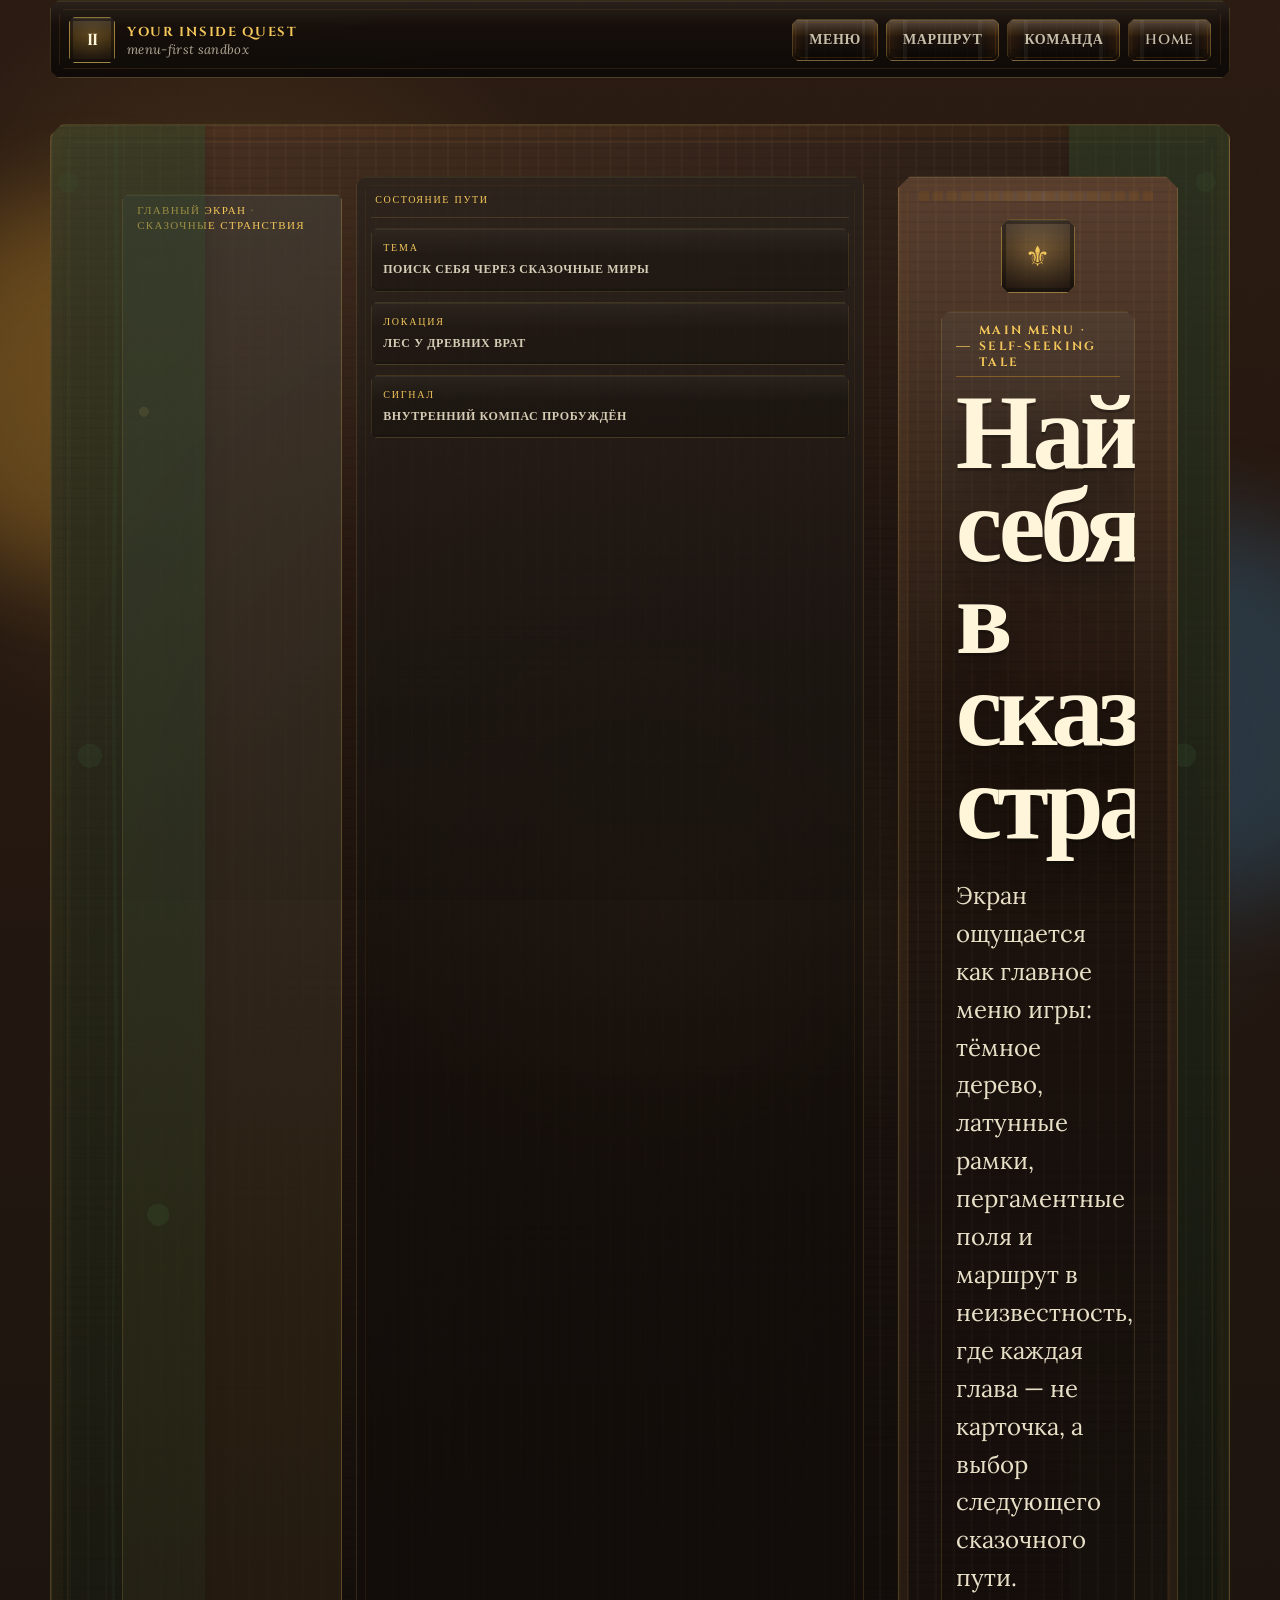
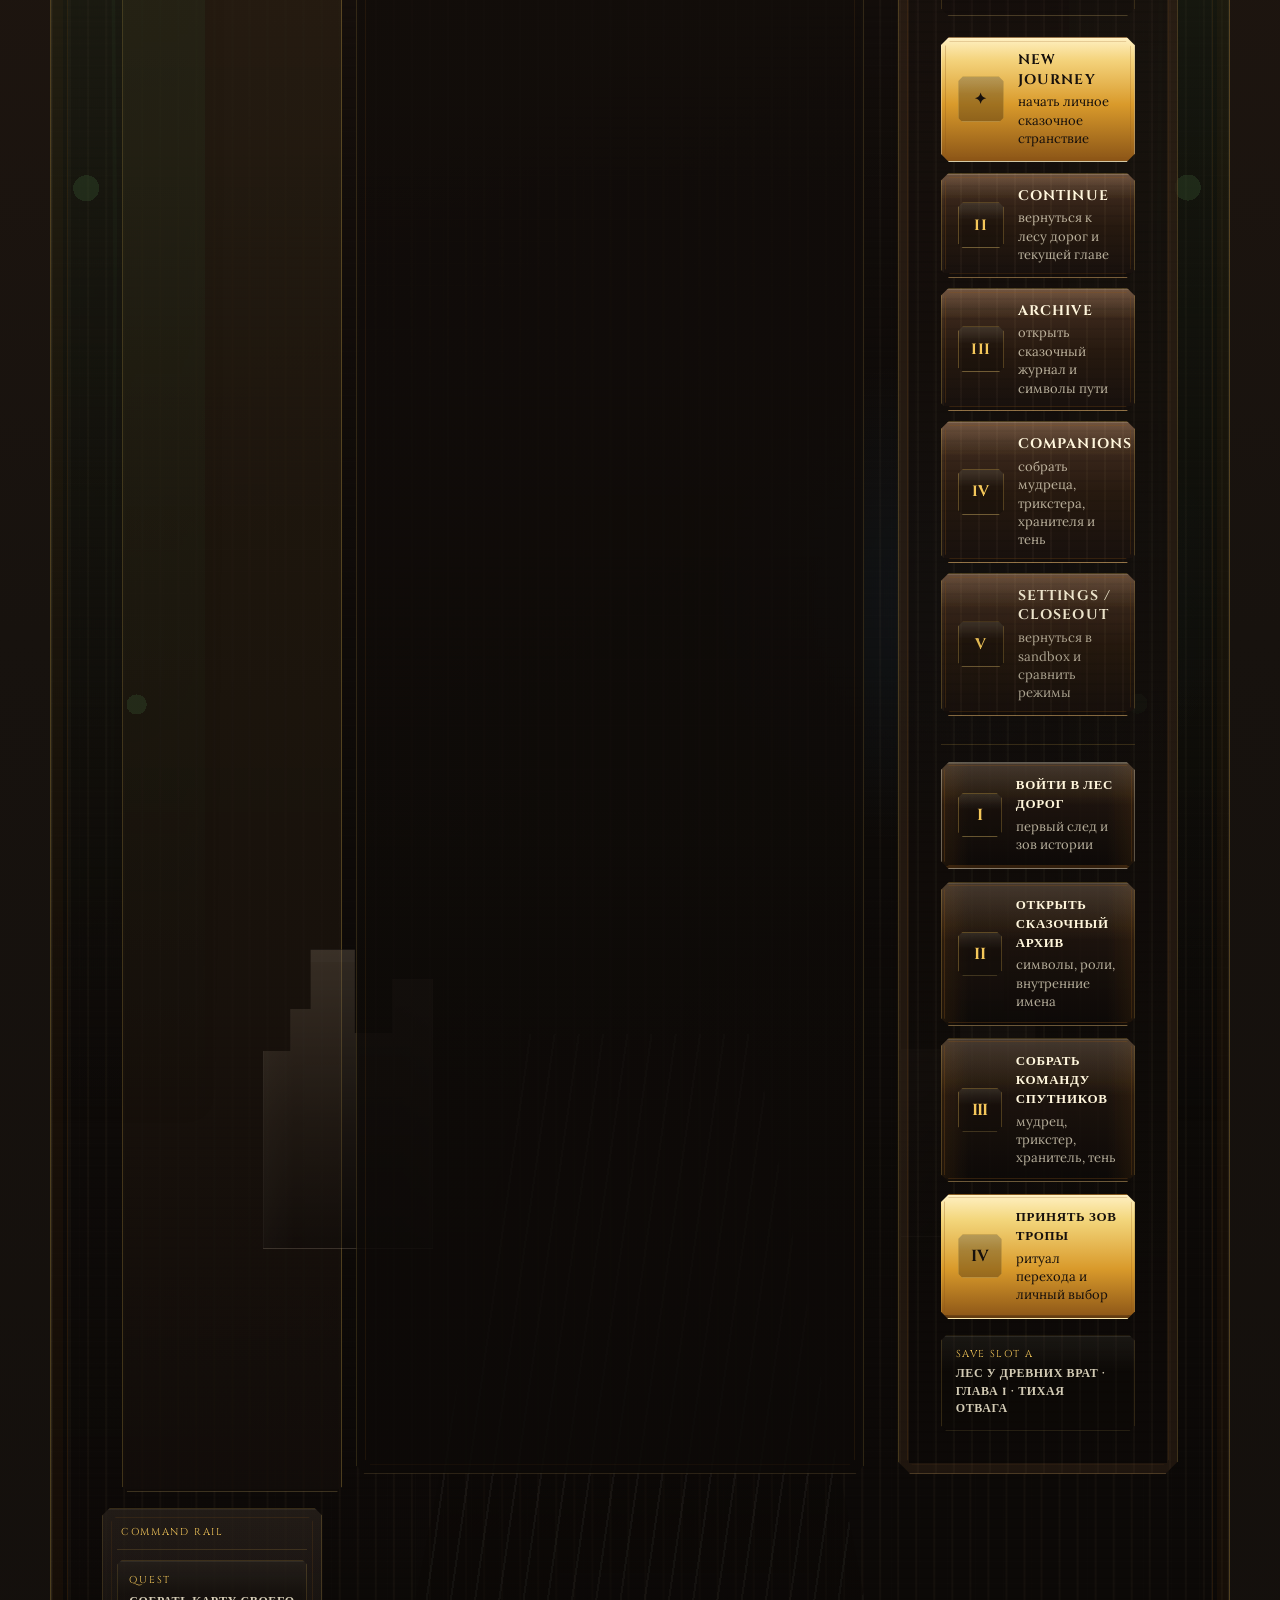
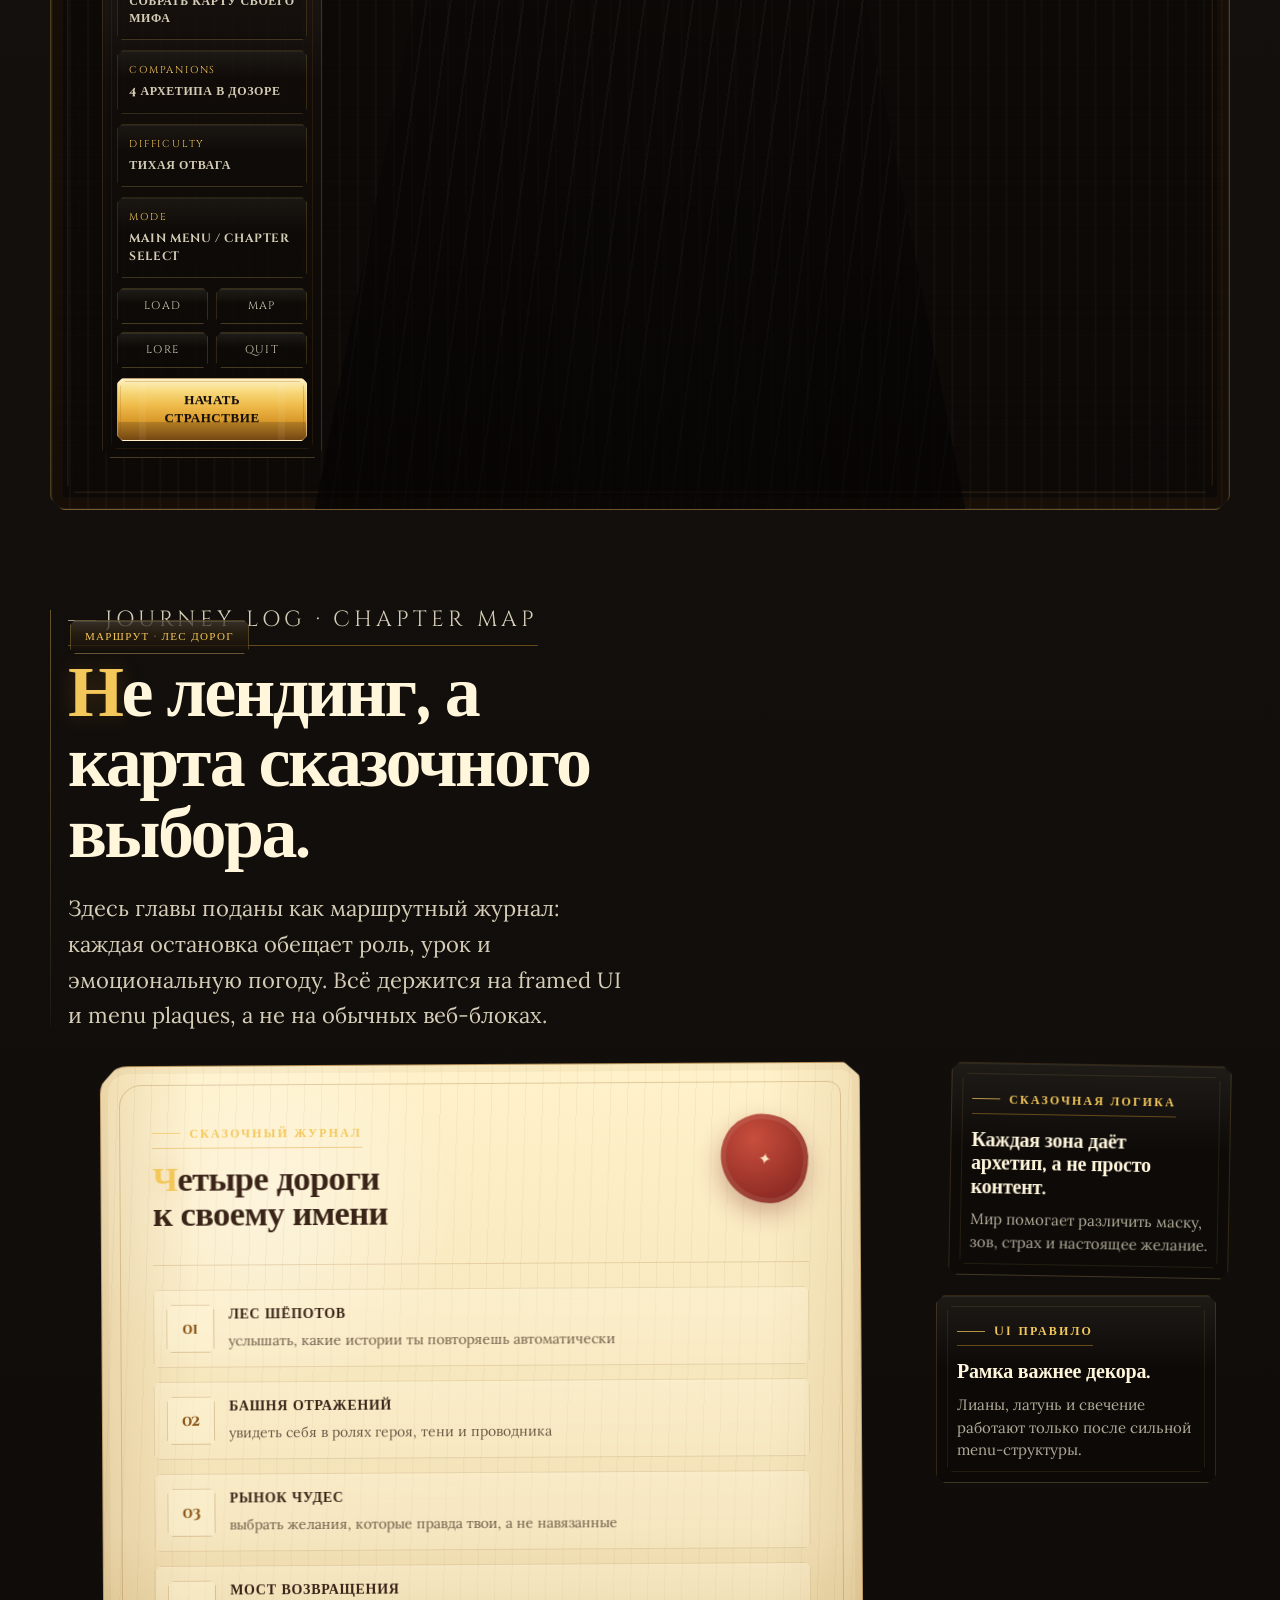
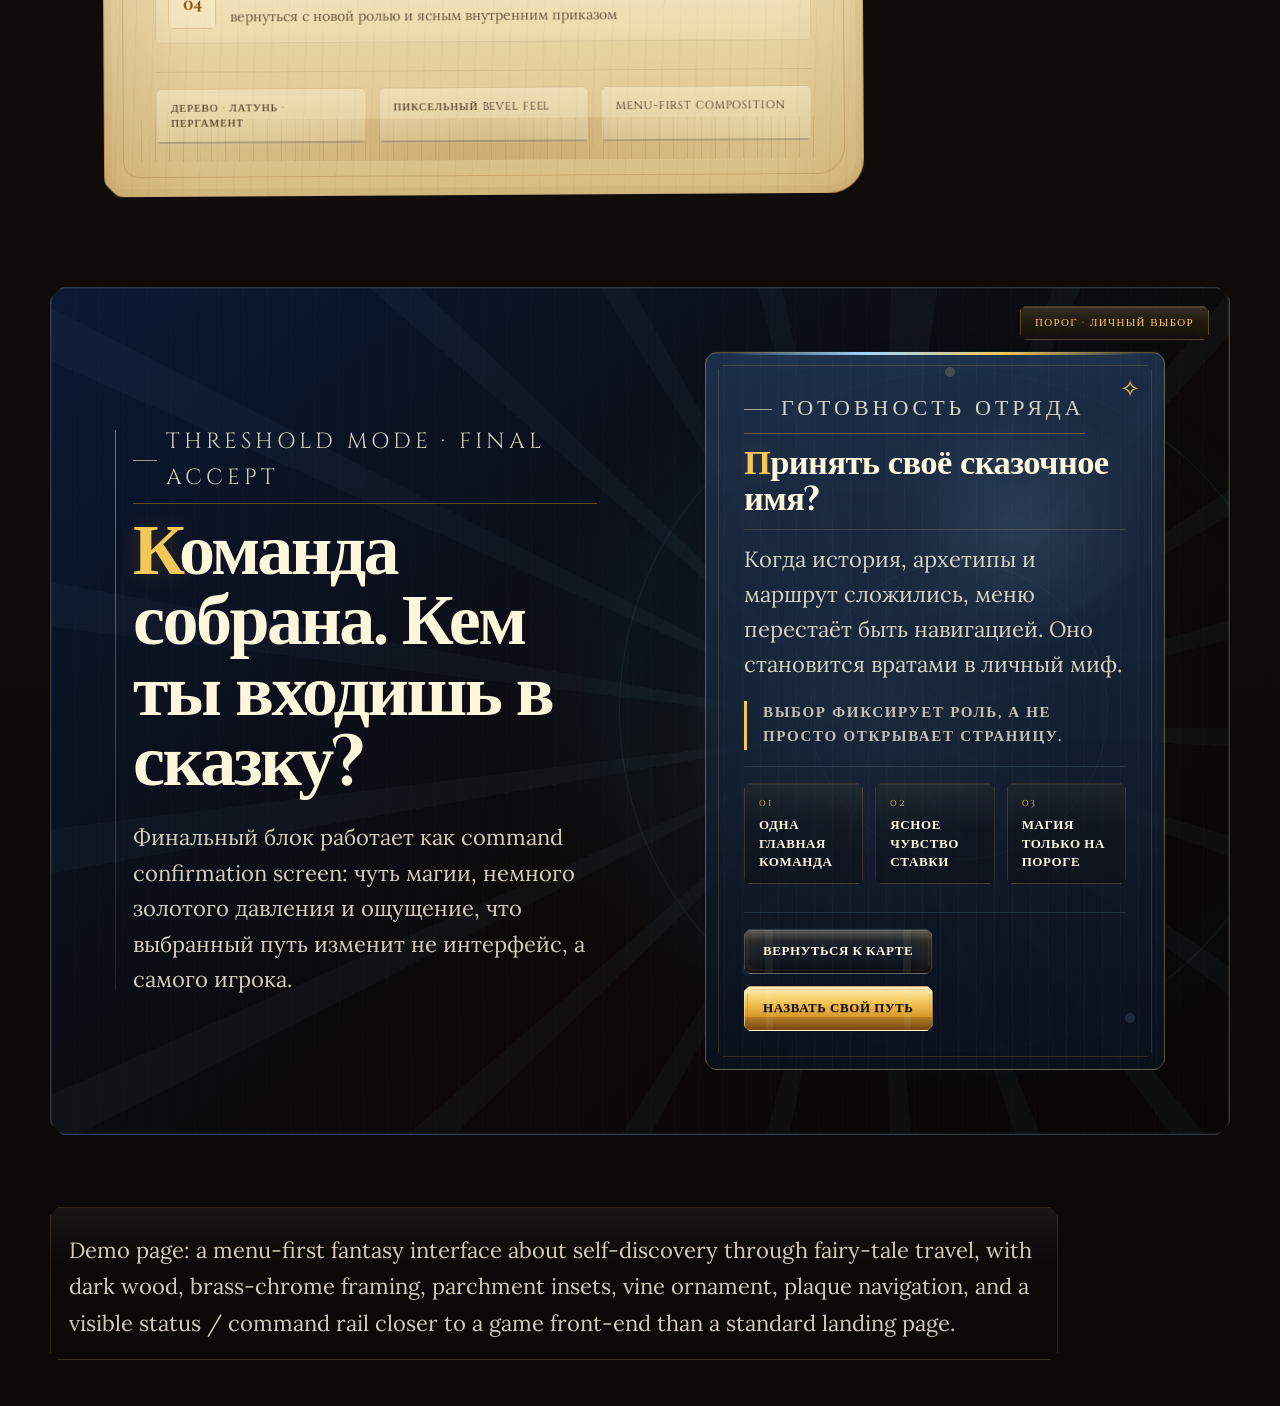
==== fairy-journeys.html @ f0db1138 "feat: publish fairy quest live site" ====
<!DOCTYPE html>
<html lang="ru">
  <head>
    <meta charset="UTF-8" />
    <meta name="viewport" content="width=device-width, initial-scale=1.0" />
    <title>Your Inside Quest · Сказочные странствия</title>
    <meta
      name="description"
      content="HOMM2-inspired menu-first demo about finding yourself through fantasy journeys built from fairy-tale motifs."
    />
    <link rel="preconnect" href="https://fonts.googleapis.com" />
    <link rel="preconnect" href="https://fonts.gstatic.com" crossorigin />
    <link
      href="https://fonts.googleapis.com/css2?family=Cinzel:wght@500;600;700;800&family=Lora:ital,wght@0,400;0,500;0,600;1,500&display=swap"
      rel="stylesheet"
    />
    <link rel="stylesheet" href="./css/tokens.css" />
    <link rel="stylesheet" href="./css/components.css" />
    <link rel="stylesheet" href="./css/scenes.css" />
    <link rel="stylesheet" href="./css/fairy-journeys.css" />
  </head>
  <body>
    <div class="ambient ambient-gold"></div>
    <div class="ambient ambient-mana"></div>

    <header class="site-header" aria-label="Сказочное меню">
      <a class="brand-mark" href="#menu-shell" aria-label="К главному меню">
        <span class="brand-sigil">II</span>
        <span>
          <strong>Your Inside Quest</strong>
          <em>menu-first sandbox</em>
        </span>
      </a>
      <nav class="scene-nav" aria-label="Переходы по экрану">
        <a href="#menu-shell">Меню</a>
        <a href="#trail-log">Маршрут</a>
        <a href="#command-rail">Команда</a>
        <a href="./index.html">Home</a>
      </nav>
    </header>

    <main id="menu-shell" class="board-shell fairy-board">
      <section class="scene fairy-menu-scene" aria-labelledby="fairy-menu-title">
        <div class="menu-stage">
          <div class="scene-plaque scene-plaque-left">Главный экран · Сказочные странствия</div>

          <div class="menu-backdrop" aria-hidden="true">
            <span class="backdrop-moon"></span>
            <span class="backdrop-vines vine-left"></span>
            <span class="backdrop-vines vine-right"></span>
            <span class="backdrop-ruins ruins-left"></span>
            <span class="backdrop-ruins ruins-right"></span>
            <span class="backdrop-path"></span>
          </div>

          <aside class="status-rail" aria-label="Статус похода">
            <div class="status-rail-head">Состояние пути</div>
            <div class="status-box">
              <span class="status-label">Тема</span>
              <strong>поиск себя через сказочные миры</strong>
            </div>
            <div class="status-box">
              <span class="status-label">Локация</span>
              <strong>лес у древних врат</strong>
            </div>
            <div class="status-box">
              <span class="status-label">Сигнал</span>
              <strong>внутренний компас пробуждён</strong>
            </div>
          </aside>

          <section class="menu-keep" aria-labelledby="fairy-menu-title">
            <div class="menu-crest">
              <span>⚜</span>
            </div>
            <div class="menu-title-cartouche">
              <p class="eyebrow">main menu · self-seeking tale</p>
              <h1 id="fairy-menu-title">Найти себя в сказочных странствиях.</h1>
              <p class="lead">
                Экран ощущается как главное меню игры: тёмное дерево, латунные рамки,
                пергаментные поля и маршрут в неизвестность, где каждая глава — не карточка,
                а выбор следующего сказочного пути.
              </p>
            </div>

            <div class="game-menu-stack" role="navigation" aria-label="Главные игровые команды">
              <a class="game-menu-button primary" href="#final-threshold">
                <span class="game-menu-glyph">✦</span>
                <span>
                  <strong>New Journey</strong>
                  <small>начать личное сказочное странствие</small>
                </span>
              </a>
              <a class="game-menu-button" href="#trail-log">
                <span class="game-menu-glyph">II</span>
                <span>
                  <strong>Continue</strong>
                  <small>вернуться к лесу дорог и текущей главе</small>
                </span>
              </a>
              <a class="game-menu-button" href="#story-dossier">
                <span class="game-menu-glyph">III</span>
                <span>
                  <strong>Archive</strong>
                  <small>открыть сказочный журнал и символы пути</small>
                </span>
              </a>
              <a class="game-menu-button" href="#command-rail">
                <span class="game-menu-glyph">IV</span>
                <span>
                  <strong>Companions</strong>
                  <small>собрать мудреца, трикстера, хранителя и тень</small>
                </span>
              </a>
              <a class="game-menu-button utility" href="./index.html">
                <span class="game-menu-glyph">V</span>
                <span>
                  <strong>Settings / Closeout</strong>
                  <small>вернуться в sandbox и сравнить режимы</small>
                </span>
              </a>
            </div>

            <div class="menu-plaques" role="navigation" aria-label="Основные разделы путешествия">
              <a class="menu-plaque active" href="#trail-log">
                <span class="plaque-index">I</span>
                <strong>Войти в лес дорог</strong>
                <small>первый след и зов истории</small>
              </a>
              <a class="menu-plaque" href="#story-dossier">
                <span class="plaque-index">II</span>
                <strong>Открыть сказочный архив</strong>
                <small>символы, роли, внутренние имена</small>
              </a>
              <a class="menu-plaque" href="#command-rail">
                <span class="plaque-index">III</span>
                <strong>Собрать команду спутников</strong>
                <small>мудрец, трикстер, хранитель, тень</small>
              </a>
              <a class="menu-plaque ceremonial" href="#final-threshold">
                <span class="plaque-index">IV</span>
                <strong>Принять зов тропы</strong>
                <small>ритуал перехода и личный выбор</small>
              </a>
            </div>

            <div class="save-slot-strip" aria-label="Текущий слот">
              <span>Save slot A</span>
              <strong>лес у древних врат · глава 1 · тихая отвага</strong>
            </div>
          </section>

          <aside class="command-rail-shell" id="command-rail" aria-label="Командная рейка">
            <div class="command-rail-head">Command rail</div>
            <div class="command-entry">
              <span>Quest</span>
              <strong>собрать карту своего мифа</strong>
            </div>
            <div class="command-entry">
              <span>Companions</span>
              <strong>4 архетипа в дозоре</strong>
            </div>
            <div class="command-entry">
              <span>Difficulty</span>
              <strong>тихая отвага</strong>
            </div>
            <div class="command-entry">
              <span>Mode</span>
              <strong>main menu / chapter select</strong>
            </div>
            <div class="mini-command-grid" aria-label="Быстрые команды">
              <button type="button" class="mini-command">load</button>
              <button type="button" class="mini-command">map</button>
              <button type="button" class="mini-command">lore</button>
              <button type="button" class="mini-command">quit</button>
            </div>
            <button type="button" class="btn btn-ceremonial rail-button">Начать странствие</button>
          </aside>
        </div>
      </section>

      <section id="trail-log" class="scene trail-log-scene" aria-labelledby="trail-log-title">
        <div class="scene-title-block">
          <div class="scene-plaque">Маршрут · Лес дорог</div>
          <p class="eyebrow">journey log · chapter map</p>
          <h2 id="trail-log-title">Не лендинг, а карта сказочного выбора.</h2>
          <p>
            Здесь главы поданы как маршрутный журнал: каждая остановка обещает роль,
            урок и эмоциональную погоду. Всё держится на framed UI и menu plaques, а не на обычных веб-блоках.
          </p>
        </div>

        <div class="trail-layout">
          <article class="trail-map parchment-object" id="story-dossier">
            <header class="dossier-head">
              <div>
                <p class="archive-label">Сказочный журнал</p>
                <h3>Четыре дороги к своему имени</h3>
              </div>
              <span class="wax-seal" aria-hidden="true">✦</span>
            </header>

            <div class="trail-steps" aria-label="Этапы путешествия">
              <div class="trail-step">
                <span>01</span>
                <div>
                  <strong>Лес шёпотов</strong>
                  <small>услышать, какие истории ты повторяешь автоматически</small>
                </div>
              </div>
              <div class="trail-step">
                <span>02</span>
                <div>
                  <strong>Башня отражений</strong>
                  <small>увидеть себя в ролях героя, тени и проводника</small>
                </div>
              </div>
              <div class="trail-step">
                <span>03</span>
                <div>
                  <strong>Рынок чудес</strong>
                  <small>выбрать желания, которые правда твои, а не навязанные</small>
                </div>
              </div>
              <div class="trail-step">
                <span>04</span>
                <div>
                  <strong>Мост возвращения</strong>
                  <small>вернуться с новой ролью и ясным внутренним приказом</small>
                </div>
              </div>
            </div>

            <div class="dossier-ledger-strip" aria-label="Сигналы карты">
              <span>дерево · латунь · пергамент</span>
              <span>пиксельный bevel feel</span>
              <span>menu-first composition</span>
            </div>
          </article>

          <aside class="story-panel">
            <div class="note-card high-note">
              <p class="archive-label">Сказочная логика</p>
              <strong>Каждая зона даёт архетип, а не просто контент.</strong>
              <span>Мир помогает различить маску, зов, страх и настоящее желание.</span>
            </div>
            <div class="note-card low-note">
              <p class="archive-label">UI правило</p>
              <strong>Рамка важнее декора.</strong>
              <span>Лианы, латунь и свечение работают только после сильной menu-структуры.</span>
            </div>
          </aside>
        </div>
      </section>

      <section id="final-threshold" class="scene threshold-scene" aria-labelledby="threshold-title">
        <div class="ceremony-shell threshold-shell">
          <div class="scene-plaque scene-plaque-right">Порог · Личный выбор</div>
          <div class="arcane-orbit" aria-hidden="true">
            <span data-node="gold"></span><span></span><span data-node="mana-dim"></span><span></span>
          </div>

          <div class="ceremony-copy threshold-copy">
            <p class="eyebrow">threshold mode · final accept</p>
            <h2 id="threshold-title">Команда собрана. Кем ты входишь в сказку?</h2>
            <p>
              Финальный блок работает как command confirmation screen: чуть магии,
              немного золотого давления и ощущение, что выбранный путь изменит не интерфейс,
              а самого игрока.
            </p>
          </div>

          <div class="ritual-panel threshold-panel" role="group" aria-label="Итоговый выбор">
            <span class="panel-crown" aria-hidden="true">✧</span>
            <p class="archive-label">Готовность отряда</p>
            <h3>Принять своё сказочное имя?</h3>
            <p>
              Когда история, архетипы и маршрут сложились, меню перестаёт быть навигацией.
              Оно становится вратами в личный миф.
            </p>
            <p class="consequence-line">Выбор фиксирует роль, а не просто открывает страницу.</p>

            <div class="ritual-protocol" aria-label="Правила перехода">
              <div>
                <span>01</span>
                <strong>одна главная команда</strong>
              </div>
              <div>
                <span>02</span>
                <strong>ясное чувство ставки</strong>
              </div>
              <div>
                <span>03</span>
                <strong>магия только на пороге</strong>
              </div>
            </div>

            <div class="ceremony-actions">
              <button type="button" class="btn btn-quiet">Вернуться к карте</button>
              <button type="button" class="btn btn-ceremonial">Назвать свой путь</button>
            </div>
          </div>
        </div>
      </section>
    </main>

    <footer class="board-footer">
      <p>
        Demo page: a menu-first fantasy interface about self-discovery through fairy-tale travel,
        with dark wood, brass-chrome framing, parchment insets, vine ornament, plaque navigation,
        and a visible status / command rail closer to a game front-end than a standard landing page.
      </p>
    </footer>

    <script src="./script.js"></script>
  </body>
</html>
---- css/tokens.css ----
/* ============================================================================
   HOMM2 Design System — Token Contract
   ----------------------------------------------------------------------------
   Three layers:
     1. PRIMITIVES — raw colors in channel-space (R G B). Never used directly
        in components. Use inside rgb(...) / rgb(... / alpha).
     2. SCALES     — space, type, motion, radius. Numeric design decisions.
     3. SEMANTIC   — what components actually reference. Themes/factions
                     override THIS layer, never the primitives.

   Usage:
     color:      rgb(var(--gold-300));
     background: rgb(var(--gold-300) / 0.24);
     border:     1px solid rgb(var(--gold-700) / 0.42);
   ============================================================================ */

:root {
  /* ==========================================================================
     LAYER 1 — PRIMITIVES (R G B channels)
     ========================================================================== */

  /* Ink — darkness, shadow, deep night */
  --ink-700: 58 36 24;    /* #3a2418 */
  --ink-800: 45 29 20;    /* #2d1d14   (was ink-760) */
  --ink-900: 23 16 12;    /* #17100c */
  --ink-950: 12 9 7;      /* #0c0907 */

  /* Parchment — warm paper light */
  --parchment-50:  255 246 220;   /* #fff6dc */
  --parchment-100: 243 226 184;   /* #f3e2b8 */
  --parchment-200: 227 201 141;   /* #e3c98d   (was parchment-180) */
  --parchment-300: 189 150 88;    /* #bd9658   (was parchment-240) */

  /* Gold — value, reward, ceremonial */
  --gold-300: 244 199 90;         /* #f4c75a */
  --gold-500: 217 154 43;         /* #d99a2b */
  --gold-700: 139 85 23;          /* #8b5517 */

  /* Mana — consequence, magic, focus */
  --mana-200: 158 215 255;        /* #9ed7ff */
  --mana-400: 62 157 222;         /* #3e9dde */
  --mana-900: 11 27 58;           /* #0b1b3a */

  /* Stone — structure, weight */
  --stone-200: 201 196 182;       /* #c9c4b6 */
  --stone-500: 143 137 126;       /* #8f897e */
  --stone-700: 89 84 76;          /* #59544c */

  /* Accents — reserved, used sparingly */
  --crimson-800:   122 31 27;     /* #7a1f1b   wax seal, warning  */
  --moss-700:      49 76 44;      /* #314c2c   life, success      */
  --field-200:     201 184 107;   /* #c9b86b   tapestry           */
  --verdigris-700: 29 90 88;      /* #1d5a58   aged bronze        */

  /* ==========================================================================
     LAYER 2 — SCALES
     ========================================================================== */

  /* Space — 4px base, perceptual jumps */
  --space-1: 4px;
  --space-2: 8px;
  --space-3: 12px;
  --space-4: 16px;
  --space-5: 24px;
  --space-6: 32px;
  --space-7: 48px;
  --space-8: 64px;
  --space-9: 96px;

  /* Type — fluid by default */
  --text-eyebrow: 12px;
  --text-caption: 13px;
  --text-body:    clamp(17px, 1.75vw, 22px);
  --text-lead:    clamp(18px, 1.9vw,  24px);
  --text-h3:      clamp(24px, 2.7vw,  38px);
  --text-h2:      clamp(38px, 5.7vw,  72px);
  --text-display: clamp(52px, 8.2vw, 112px);

  /* Tracking */
  --tracking-display: -0.048em;
  --tracking-h2:      -0.035em;
  --tracking-h3:      -0.018em;
  --tracking-wide:     0.045em;
  --tracking-wider:    0.085em;
  --tracking-eyebrow:  0.18em;

  /* Leading */
  --leading-display: 0.88;
  --leading-h2:      0.98;
  --leading-h3:      1.02;
  --leading-body:    1.66;
  --leading-prose:   1.72;

  /* Faces */
  --font-display: "Cinzel", Georgia, serif;
  --font-body:    "Lora",   Georgia, serif;

  /* Motion */
  --duration-quick:      120ms;
  --duration-base:       200ms;
  --duration-ceremonial: 600ms;
  --ease-out:        cubic-bezier(0.16, 1, 0.3, 1);
  --ease-ceremonial: cubic-bezier(0.7, 0, 0.3, 1);

  /* Radius — tighter, more plaque-like than SaaS-soft */
  --radius-xs:   3px;
  --radius-sm:   6px;
  --radius-md:   8px;
  --radius-lg:   12px;
  --radius-xl:   16px;
  --radius-pill: 999px;

  /* Shape / bevel */
  --bevel-sm: 5px;
  --bevel-md: 8px;
  --bevel-lg: 12px;
  --shape-bevel-sm: polygon(0 var(--bevel-sm), var(--bevel-sm) 0, calc(100% - var(--bevel-sm)) 0, 100% var(--bevel-sm), 100% calc(100% - var(--bevel-sm)), calc(100% - var(--bevel-sm)) 100%, var(--bevel-sm) 100%, 0 calc(100% - var(--bevel-sm)));
  --shape-bevel-md: polygon(0 var(--bevel-md), var(--bevel-md) 0, calc(100% - var(--bevel-md)) 0, 100% var(--bevel-md), 100% calc(100% - var(--bevel-md)), calc(100% - var(--bevel-md)) 100%, var(--bevel-md) 100%, 0 calc(100% - var(--bevel-md)));
  --shape-bevel-lg: polygon(0 var(--bevel-lg), var(--bevel-lg) 0, calc(100% - var(--bevel-lg)) 0, 100% var(--bevel-lg), 100% calc(100% - var(--bevel-lg)), calc(100% - var(--bevel-lg)) 100%, var(--bevel-lg) 100%, 0 calc(100% - var(--bevel-lg)));

  /* Frame / pixel-stepped construction */
  --frame-outer: 2px;
  --frame-inner: 1px;
  --frame-inset: 10px;
  --pixel-step: 2px;
  --ornament-gap: 14px;

  /* Heraldic Menu — menu plaques, crest frames, command depth */
  --menu-plaque-height: 42px;
  --menu-plaque-padding-x: 16px;
  --menu-plaque-border: 1px;
  --menu-plaque-inset: 2px;
  --menu-plaque-shadow: 0 8px 0 rgb(var(--ink-950) / 0.14),
                        0 12px 20px rgb(var(--ink-950) / 0.16);

  --frame-rail-thickness: 2px;
  --frame-corner-cut: 10px;
  --frame-inner-inset-deep: 14px;
  --ornament-anchor-size: 18px;
  --sigil-medallion-size: 48px;

  --press-depth-rest: 0 3px 0 rgb(var(--ink-950) / 0.24);
  --press-depth-hover: 0 2px 0 rgb(var(--gold-700) / 0.30);
  --press-depth-active: 0 1px 0 rgb(var(--ink-950) / 0.18);
  --press-highlight-top: inset 0 1px 0 rgb(var(--parchment-50) / 0.18);
  --press-shadow-bottom: inset 0 -2px 0 rgb(var(--ink-950) / 0.30);

  /* Layout / authored measures */
  --page: min(1180px, calc(100vw - 32px));
  --measure-prose: 64ch;
  --measure-intro: 58ch;
  --measure-note: 30ch;
  --measure-ritual: 34ch;

  /* ==========================================================================
     LAYER 3 — SEMANTIC TOKENS
     This is the override surface for themes / factions.
     ========================================================================== */

  /* Surfaces */
  --surface-night:     rgb(var(--ink-950));
  --surface-parchment: rgb(var(--parchment-100));
  --surface-stone:     rgb(var(--stone-700));
  --surface-ritual:    rgb(var(--mana-900) / 0.72);

  /* Text on surfaces */
  --ink-on-night:      rgb(var(--parchment-50));
  --ink-on-night-soft: rgb(var(--parchment-50) / 0.82);
  --ink-on-night-mute: rgb(var(--parchment-50) / 0.68);
  --ink-on-night-dim:  rgb(var(--parchment-50) / 0.42);

  --ink-on-parchment:      rgb(var(--ink-700));
  --ink-on-parchment-soft: rgb(var(--ink-700) / 0.72);

  --ink-on-gold: rgb(var(--ink-900));

  /* Accents — semantic intent */
  --accent-value:            rgb(var(--gold-300));
  --accent-value-deep:       rgb(var(--gold-500));
  --accent-value-mute:       rgb(var(--gold-700));
  --accent-consequence:      rgb(var(--mana-400));
  --accent-consequence-soft: rgb(var(--mana-200));
  --accent-warning:          rgb(var(--crimson-800));
  --accent-success:          rgb(var(--moss-700));

  /* Borders */
  --border-thin:         rgb(var(--parchment-50) / 0.12);
  --border-thin-warm:    rgb(var(--gold-300) / 0.30);
  --border-ceremonial:   rgb(var(--gold-300) / 0.45);
  --border-on-parchment: rgb(var(--gold-700) / 0.42);

  /* Product-facing surface aliases — closer to the canonical docs */
  --surface-default:     var(--surface-parchment);
  --surface-subtle:      rgb(var(--parchment-50) / 0.72);
  --surface-elevated:    rgb(var(--stone-200));
  --surface-panel:       rgb(var(--stone-700));
  --surface-premium:     rgb(var(--gold-300));
  --surface-focus:       rgb(var(--mana-200) / 0.14);
  --surface-destructive: rgb(var(--crimson-800) / 0.18);

  /* Text aliases */
  --text-primary-on-light:   var(--ink-on-parchment);
  --text-secondary-on-light: var(--ink-on-parchment-soft);
  --text-primary-on-dark:    var(--ink-on-night);
  --text-secondary-on-dark:  var(--ink-on-night-soft);
  --text-muted-on-dark:      var(--ink-on-night-mute);

  /* Border roles */
  --border-soft:      var(--border-thin);
  --border-strong:    var(--border-thin-warm);
  --border-heavy:     rgb(var(--gold-700) / 0.42);
  --border-ornament:  var(--border-ceremonial);

  /* Status roles */
  --status-success: var(--accent-success);
  --status-warning: var(--accent-warning);
  --status-danger:  var(--accent-warning);
  --status-info:    var(--accent-consequence);

  /* Shape roles */
  --shape-interactive: var(--shape-bevel-sm);
  --shape-panel:       var(--shape-bevel-md);
  --shape-hero:        var(--shape-bevel-lg);

  /* Shadows */
  --shadow-resting:     0 10px 0 rgb(var(--ink-950) / 0.16),
                        0 18px 34px rgb(var(--ink-900) / 0.34);
  --shadow-elevated:    0 14px 0 rgb(var(--ink-950) / 0.18),
                        0 34px 72px rgb(0 0 0 / 0.44);
  --shadow-ceremonial:  0 0 44px rgb(var(--mana-400) / 0.16),
                        0 16px 0 rgb(var(--ink-950) / 0.22),
                        0 28px 70px rgb(0 0 0 / 0.46);
  --shadow-inset-edge:  inset 0 1px 0 rgb(var(--parchment-50) / 0.16),
                        inset 0 -1px 0 rgb(var(--ink-950) / 0.26);

  /* Glow discipline — quiet by default; consequence raises local intensity */
  --glow-mana-restraint: rgb(var(--mana-400) / 0.12);
  --glow-mana-focus:     rgb(var(--mana-400) / 0.22);
  --glow-gold-reward:    rgb(var(--gold-300) / 0.24);

  /* Focus ring */
  --ring-focus:      rgb(var(--mana-200));
  --ring-focus-halo: rgb(var(--mana-400) / 0.22);
}

/* ==========================================================================
   RESPONSIVE TOKEN OVERRIDES
   Fluid type/space scales pick up automatically via clamp();
   only override the structural tokens.
   ========================================================================== */

@media (max-width: 560px) {
  :root {
    --page:      min(100vw - 20px, 1180px);
    --radius-xl: 16px;
    --radius-lg: 12px;
  }
}

@media (max-width: 380px) {
  :root {
    --page: min(100vw - 16px, 1180px);
  }
}
---- css/components.css ----
/* Shared global and reusable component layer for the HOMM2 sandbox. */

/* ============================================================================
   HOMM2 Design System — Shared Components
   ----------------------------------------------------------------------------
   This file references tokens.css. Link order:

     <link rel="stylesheet" href="./css/tokens.css" />
     <link rel="stylesheet" href="./css/components.css" />

   Keep reusable rules here. Scene illustration/composition belongs in scenes.css,
   and reference-page-only specimen layout belongs in reference.css.
   ============================================================================ */

* { box-sizing: border-box; }
html { scroll-behavior: smooth; }

@media (prefers-reduced-motion: reduce) {
  html { scroll-behavior: auto; }
  *, *::before, *::after {
    animation-duration: 0.01ms !important;
    animation-iteration-count: 1 !important;
    scroll-behavior: auto !important;
    transition-duration: 0.01ms !important;
  }
}

body {
  margin: 0;
  min-height: 100vh;
  color: var(--ink-on-night);
  font-family: var(--font-body);
  font-size: 16px;
  font-variant-numeric: oldstyle-nums;
  background:
    radial-gradient(circle at 18% 6%, rgb(var(--gold-300) / 0.18), transparent 25rem),
    radial-gradient(circle at 82% 12%, rgb(var(--mana-400) / 0.12), transparent 22rem),
    linear-gradient(180deg, #2b1b12 0%, #17120e 36%, #0b0908 100%);
  overflow-x: hidden;
}

body::before {
  content: "";
  position: fixed;
  inset: 0;
  pointer-events: none;
  opacity: 0.38;
  background-image:
    linear-gradient(rgb(var(--parchment-50) / 0.02) 1px, transparent 1px),
    linear-gradient(90deg, rgb(var(--parchment-50) / 0.02) 1px, transparent 1px),
    repeating-linear-gradient(90deg, transparent 0 47px, rgb(var(--gold-300) / 0.03) 47px 48px);
  background-size: 24px 24px, 24px 24px, 48px 48px;
  mask-image: radial-gradient(circle at center, black, transparent 78%);
}

body::after {
  content: "";
  position: fixed;
  inset: 0;
  pointer-events: none;
  opacity: 0.18;
  background:
    repeating-linear-gradient(115deg, transparent 0 19px, rgb(var(--parchment-50) / 0.026) 20px 21px, transparent 22px 46px),
    radial-gradient(circle at 50% 100%, rgb(0 0 0 / 0.72), transparent 44rem);
  mix-blend-mode: overlay;
}

button { font: inherit; }
a { color: inherit; text-decoration: none; }
h1, h2, h3, p { margin-top: 0; }

/* --------------------------------------------------------------------------
   Atmospheric ambient lights
   -------------------------------------------------------------------------- */

.ambient {
  position: fixed;
  width: 42vmin;
  aspect-ratio: 1;
  border-radius: var(--radius-pill);
  filter: blur(46px);
  opacity: 0.28;
  pointer-events: none;
}
.ambient-gold { left: -12vmin; top: 22vmin; background: var(--accent-value-deep); }
.ambient-mana { right: -14vmin; top: 58vmin; background: var(--accent-consequence); opacity: 0.2; }

/* --------------------------------------------------------------------------
   Site header & navigation
   -------------------------------------------------------------------------- */

.site-header {
  position: sticky;
  top: 0;
  z-index: 20;
  width: var(--page);
  margin: 0 auto 18px;
  padding: 16px 18px 14px;
  display: flex;
  align-items: center;
  justify-content: space-between;
  gap: 18px;
  border: 1px solid rgb(var(--gold-300) / 0.18);
  clip-path: var(--shape-panel);
  background:
    linear-gradient(180deg, rgb(var(--parchment-50) / 0.07), transparent 32%),
    linear-gradient(180deg, rgb(var(--ink-900) / 0.84), rgb(var(--ink-950) / 0.92));
  box-shadow:
    0 8px 0 rgb(var(--ink-950) / 0.18),
    0 18px 34px rgb(0 0 0 / 0.28),
    inset 0 1px 0 rgb(var(--parchment-50) / 0.08);
  backdrop-filter: blur(14px);
}
.site-header::before {
  content: "";
  position: absolute;
  inset: 8px;
  border: 1px solid rgb(var(--gold-700) / 0.24);
  clip-path: var(--shape-interactive);
  pointer-events: none;
}

.brand-mark { display: flex; align-items: center; gap: var(--space-3); }
.brand-mark strong,
.brand-mark em { display: block; }
.brand-mark strong {
  font-family: var(--font-display);
  font-size: var(--text-caption);
  letter-spacing: 0.13em;
  text-transform: uppercase;
  color: var(--accent-value);
}
.brand-mark em {
  font-size: var(--text-caption);
  color: var(--ink-on-night-mute);
  font-style: italic;
  letter-spacing: 0.025em;
}

.brand-sigil {
  position: relative;
  width: 46px;
  height: 46px;
  display: grid;
  place-items: center;
  border: 1px solid rgb(var(--gold-300) / 0.52);
  clip-path: var(--shape-interactive);
  background:
    linear-gradient(180deg, rgb(var(--parchment-50) / 0.16), rgb(var(--gold-500) / 0.18) 38%, rgb(var(--ink-900) / 0.7)),
    radial-gradient(circle, rgb(var(--gold-300) / 0.22), rgb(var(--ink-900) / 0.74));
  box-shadow:
    inset 0 0 0 3px rgb(var(--ink-950) / 0.48),
    inset 0 1px 0 rgb(var(--parchment-50) / 0.16),
    0 0 22px rgb(var(--gold-500) / 0.22);
  font-family: var(--font-display);
  font-weight: 700;
  letter-spacing: -0.08em;
}
.brand-sigil::before,
.brand-sigil::after {
  content: "";
  position: absolute;
}

.scene-nav {
  display: flex;
  flex-wrap: nowrap;
  justify-content: flex-end;
  gap: var(--space-2);
  min-width: 0;
}
.scene-nav a {
  position: relative;
  isolation: isolate;
  overflow: hidden;
  min-height: var(--menu-plaque-height);
  display: inline-flex;
  align-items: center;
  padding: 9px var(--menu-plaque-padding-x) 10px;
  white-space: nowrap;
  border: 1px solid rgb(var(--gold-300) / 0.28);
  border-radius: var(--radius-sm);
  clip-path: var(--shape-interactive);
  background:
    linear-gradient(180deg, rgb(var(--parchment-50) / 0.16), rgb(var(--gold-300) / 0.06) 34%, transparent 42%),
    linear-gradient(90deg, rgb(var(--gold-700) / 0.16), transparent 16%, transparent 84%, rgb(var(--gold-700) / 0.16)),
    repeating-linear-gradient(90deg, rgb(var(--parchment-50) / 0.02) 0 1px, transparent 1px 16px),
    linear-gradient(180deg, rgb(var(--ink-800) / 0.72), rgb(var(--ink-950) / 0.88));
  color: rgb(var(--parchment-50) / 0.76);
  font-family: var(--font-display);
  font-size: 14px;
  font-weight: 600;
  letter-spacing: var(--tracking-wide);
  text-transform: uppercase;
  text-shadow: 0 1px 0 rgb(var(--ink-950) / 0.34);
  box-shadow:
    inset 0 1px 0 rgb(var(--parchment-50) / 0.08),
    inset 0 -3px 0 rgb(var(--ink-950) / 0.34),
    var(--menu-plaque-shadow);
  transition:
    border-color var(--duration-quick) var(--ease-out),
    color        var(--duration-quick) var(--ease-out),
    background   var(--duration-quick) var(--ease-out),
    box-shadow   var(--duration-quick) var(--ease-out),
    transform    var(--duration-quick) var(--ease-out);
}
.scene-nav a::before,
.scene-nav a::after {
  content: "";
  position: absolute;
  pointer-events: none;
  clip-path: var(--shape-interactive);
}
.scene-nav a::before {
  inset: 2px;
  border: 1px solid rgb(var(--gold-700) / 0.3);
  opacity: 0.88;
}
.scene-nav a::after {
  inset: 0;
  background:
    linear-gradient(180deg, rgb(var(--parchment-50) / 0.1), transparent 30%),
    linear-gradient(90deg, transparent 0 14%, rgb(var(--parchment-50) / 0.08) 14% 18%, transparent 18% 82%, rgb(var(--parchment-50) / 0.08) 82% 86%, transparent 86% 100%),
    linear-gradient(180deg, transparent 0 72%, rgb(var(--ink-950) / 0.22) 72% 100%);
  opacity: 0.7;
  z-index: -1;
}
.scene-nav a:hover,
.scene-nav a[aria-current="true"] {
  border-color: var(--border-ceremonial);
  color: var(--ink-on-night);
  background:
    linear-gradient(180deg, rgb(var(--parchment-50) / 0.2), rgb(var(--gold-300) / 0.14) 35%, rgb(var(--ink-900) / 0.42)),
    linear-gradient(90deg, rgb(var(--gold-500) / 0.12), transparent 18%, transparent 82%, rgb(var(--gold-500) / 0.12));
  box-shadow:
    inset 0 1px 0 rgb(var(--parchment-50) / 0.18),
    inset 0 -2px 0 rgb(var(--gold-700) / 0.34),
    0 6px 0 rgb(var(--ink-950) / 0.14),
    0 0 24px rgb(var(--gold-300) / 0.14);
  transform: translateY(-1px);
}

/* --------------------------------------------------------------------------
   Global focus ring — every interactive element gets one
   -------------------------------------------------------------------------- */

:focus-visible {
  outline: 2px solid var(--ring-focus);
  outline-offset: 4px;
  box-shadow: 0 0 0 5px var(--ring-focus-halo);
}

/* --------------------------------------------------------------------------
   Board shell & scene rhythm
   -------------------------------------------------------------------------- */

.board-shell { width: var(--page); margin: 0 auto; }
.scene {
  min-height: calc(100vh - 74px);
  padding: 28px 0 64px;
  display: grid;
  align-items: center;
}

.scene-frame,
.ceremony-shell,
.desk-composition { position: relative; }

/* --------------------------------------------------------------------------
   Shared typography and utility primitives
   -------------------------------------------------------------------------- */

.eyebrow,
.archive-label,
.ledger-kicker {
  display: inline-flex;
  align-items: center;
  gap: 9px;
  width: fit-content;
  margin-bottom: 14px;
  padding-bottom: 6px;
  border-bottom: 1px solid rgb(var(--gold-500) / 0.42);
  font-family: var(--font-display);
  font-weight: 700;
  letter-spacing: var(--tracking-eyebrow);
  text-transform: uppercase;
  font-size: var(--text-eyebrow);
  color: var(--accent-value);
}
.eyebrow::before,
.archive-label::before,
.ledger-kicker::before {
  content: "";
  width: 28px;
  height: 1px;
  background: currentColor;
  opacity: 0.72;
}

h1 {
  max-width: 760px;
  margin-bottom: var(--space-5);
  font-family: var(--font-display);
  font-size: var(--text-display);
  font-weight: 800;
  line-height: var(--leading-display);
  letter-spacing: var(--tracking-display);
  text-shadow:
    0 3px 0 rgb(var(--ink-950) / 0.28),
    0 18px 44px rgb(0 0 0 / 0.45);
}

.lead,
.scene-title-block p,
.ceremony-copy p,
.dossier-text,
.ritual-panel p,
.board-footer p {
  color: var(--ink-on-night-soft);
  font-size: var(--text-body);
  line-height: var(--leading-body);
  font-weight: 400;
}
.lead {
  max-width: 640px;
  font-size: var(--text-lead);
  color: rgb(var(--parchment-50) / 0.9);
}

h2 {
  font-family: var(--font-display);
  font-size: var(--text-h2);
  font-weight: 700;
  line-height: var(--leading-h2);
  letter-spacing: var(--tracking-h2);
  margin-bottom: 20px;
}

h3 {
  font-family: var(--font-display);
  font-size: var(--text-h3);
  font-weight: 700;
  line-height: var(--leading-h3);
  margin-bottom: var(--space-4);
  letter-spacing: var(--tracking-h3);
}

/* Illuminated capital — gold first letter on h2/h3 */
h2::first-letter,
h3::first-letter {
  color: var(--accent-value);
  text-shadow: 0 0 22px rgb(var(--gold-500) / 0.22);
}

.desk-composition {
  display: grid;
  grid-template-columns: minmax(160px, 196px) minmax(0, 1fr) minmax(184px, 208px);
  gap: clamp(24px, 3vw, 38px);
  align-items: stretch;
  padding: clamp(18px, 4vw, 42px);
  border-radius: var(--radius-lg);
  clip-path: var(--shape-panel);
  background:
    radial-gradient(ellipse at 52% 64%, rgb(0 0 0 / 0.46), transparent 24rem),
    radial-gradient(circle at 20% 20%, rgb(var(--gold-300) / 0.1), transparent 20rem),
    linear-gradient(115deg, rgb(89 54 28 / 0.6), rgb(var(--ink-800) / 0.78)),
    repeating-linear-gradient(8deg, rgb(var(--parchment-50) / 0.03) 0 2px, transparent 2px 8px);
  border: 1px solid rgb(var(--stone-200) / 0.18);
  box-shadow:
    var(--shadow-elevated),
    inset 0 0 0 1px rgb(var(--parchment-50) / 0.06),
    inset 0 0 0 10px rgb(var(--ink-950) / 0.14);
}
.desk-composition::before,
.desk-composition::after {
  content: "";
  position: absolute;
  pointer-events: none;
}
.desk-composition::before {
  left: 2%;
  top: 11%;
  width: 86px;
  height: 74%;
  border-radius: 18px;
  background:
    linear-gradient(90deg, rgb(var(--parchment-50) / 0.08), transparent),
    linear-gradient(180deg, #696159, #27231f);
  box-shadow:
    inset 0 0 0 1px rgb(var(--parchment-50) / 0.1),
    16px 18px 38px rgb(0 0 0 / 0.3);
  clip-path: polygon(0 4%, 100% 0, 88% 100%, 8% 96%);
}
.desk-composition::after {
  right: 4%;
  bottom: 8%;
  width: 180px;
  height: 22px;
  border-radius: var(--radius-pill);
  background: linear-gradient(90deg, rgb(var(--gold-300) / 0.18), rgb(var(--mana-200) / 0.24), transparent);
  filter: blur(10px);
}

.desk-knife {
  position: absolute;
  z-index: 1;
  right: 20%;
  top: 16%;
  width: 240px;
  height: 12px;
  border-radius: var(--radius-pill);
  transform: rotate(-18deg);
  background: linear-gradient(90deg, #211916, rgb(var(--gold-700)) 18%, #d7d0c6 20% 86%, transparent 87%);
  box-shadow: 0 16px 24px rgb(0 0 0 / 0.32);
  opacity: 0.62;
}

.parchment-object {
  position: relative;
  z-index: 2;
  min-height: 480px;
  max-width: 760px;
  justify-self: center;
  padding: clamp(30px, 4vw, 58px);
  color: var(--ink-on-parchment);
  border-radius: 28px 18px 34px 20px;
  background:
    repeating-linear-gradient(92deg, rgb(var(--ink-700) / 0.045) 0 1px, transparent 1px 17px),
    linear-gradient(90deg, rgb(var(--gold-700) / 0.12), transparent 12%, transparent 88%, rgb(var(--gold-700) / 0.1)),
    radial-gradient(circle at 22% 18%, rgb(255 255 255 / 0.42), transparent 12rem),
    linear-gradient(180deg, #fff1c9, rgb(var(--parchment-100)) 64%, #d7bd83);
  border: 1px solid var(--border-on-parchment);
  clip-path: polygon(0 20px, 18px 0, calc(100% - 16px) 0, 100% 14px, 100% calc(100% - 20px), calc(100% - 20px) 100%, 14px 100%, 0 calc(100% - 14px));
  box-shadow:
    var(--shadow-resting),
    inset 0 0 0 7px rgb(var(--gold-700) / 0.06);
  transform: rotate(-0.7deg);
}
.parchment-object::before,
.parchment-object::after {
  content: "";
  position: absolute;
  pointer-events: none;
}
.parchment-object::before {
  inset: 18px;
  border: 1px solid rgb(var(--gold-700) / 0.25);
  border-radius: 22px 13px 28px 16px;
}
.parchment-object::after {
  left: 36px;
  right: 36px;
  bottom: 34px;
  height: 42px;
  background:
    linear-gradient(90deg, transparent, rgb(var(--gold-700) / 0.34), transparent),
    repeating-linear-gradient(90deg, rgb(var(--gold-700) / 0.3) 0 1px, transparent 1px 14px);
  opacity: 0.56;
}

.parchment-object > * {
  position: relative;
  z-index: 1;
}

.dossier-head {
  display: flex;
  justify-content: space-between;
  gap: var(--space-5);
  align-items: flex-start;
  margin-bottom: var(--space-5);
  padding-bottom: var(--space-4);
  border-bottom: 1px solid rgb(var(--gold-700) / 0.18);
}
.dossier-head > div {
  min-width: 0;
}
.dossier-head h3,
.parchment-object h3,
.parchment-object .annotation-grid strong {
  color: var(--ink-on-parchment);
}
.dossier-head h3 {
  max-width: 18ch;
  text-wrap: balance;
}
.archive-label {
  color: var(--accent-value-mute);
  font-size: 10px;
  border-color: rgb(var(--gold-700) / 0.34);
}
.wax-seal {
  width: 88px;
  aspect-ratio: 1;
  flex: 0 0 auto;
  border-radius: 48% 52% 44% 56%;
  display: grid;
  place-items: center;
  color: #ffe4c2;
  background: radial-gradient(circle at 35% 30%, #c84e3d, rgb(var(--crimson-800)));
  box-shadow:
    inset 0 0 0 5px rgb(var(--parchment-50) / 0.09),
    0 10px 24px rgb(var(--crimson-800) / 0.32);
  transform: rotate(9deg);
}
.dossier-text {
  color: var(--ink-on-parchment);
  max-width: var(--measure-prose);
  font-size: clamp(17px, 1.45vw, 20px);
  line-height: var(--leading-prose);
}

.annotation-grid {
  display: grid;
  grid-template-columns: repeat(3, 1fr);
  gap: 14px;
  margin-top: 28px;
  padding-top: var(--space-4);
  border-top: 1px solid rgb(var(--gold-700) / 0.14);
}
.annotation-grid div {
  padding: var(--space-4);
  border-radius: var(--radius-sm);
  clip-path: var(--shape-interactive);
  background:
    linear-gradient(180deg, rgb(var(--parchment-50) / 0.42), rgb(var(--parchment-50) / 0.2));
  border: 1px solid rgb(var(--gold-700) / 0.24);
  box-shadow: inset 0 1px 0 rgb(var(--parchment-50) / 0.14);
}
.annotation-grid strong,
.annotation-grid small { display: block; }
.annotation-grid strong {
  font-family: var(--font-display);
  font-size: var(--text-caption);
  letter-spacing: var(--tracking-wider);
  text-transform: uppercase;
}
.annotation-grid small {
  margin-top: 6px;
  color: var(--ink-on-parchment-soft);
  font-size: var(--text-caption);
  line-height: 1.4;
}

.rule {
  display: block;
  width: 44px;
  height: 4px;
  margin-bottom: 13px;
  border-radius: var(--radius-pill);
  background: rgb(var(--parchment-300));
}
.rule.gold  { background: var(--accent-value-deep); }
.rule.stone { background: rgb(var(--stone-500)); }

.side-notes {
  display: grid;
  gap: 18px;
  align-content: start;
  padding-top: 10px;
}
.note-card {
  position: relative;
  padding: 20px;
  border-radius: var(--radius-md);
  clip-path: var(--shape-panel);
  background:
    linear-gradient(180deg, rgb(var(--parchment-50) / 0.07), transparent 40%),
    rgb(var(--ink-950) / 0.64);
  border: 1px solid rgb(var(--gold-300) / 0.16);
  box-shadow:
    var(--shadow-resting),
    inset 0 1px 0 rgb(var(--parchment-50) / 0.06),
    inset 0 -2px 0 rgb(var(--ink-950) / 0.28);
}
.note-card::before {
  content: "";
  position: absolute;
  inset: 10px;
  border: 1px solid rgb(var(--gold-300) / 0.1);
  clip-path: var(--shape-interactive);
  pointer-events: none;
}
.high-note { transform: rotate(1deg); }
.note-card strong,
.note-card span { display: block; }
.note-card strong {
  font-family: var(--font-display);
  font-size: 20px;
  line-height: 1.18;
  max-width: 15ch;
  margin-bottom: 10px;
  letter-spacing: -0.01em;
}
.note-card span {
  max-width: var(--measure-note);
  color: var(--ink-on-night-mute);
  font-size: 15px;
  line-height: 1.52;
}
.low-note { transform: translateX(-14px); }

/* --------------------------------------------------------------------------
   Button system
   -------------------------------------------------------------------------- */

.ceremony-actions,
.hero-actions {
  display: flex;
  flex-wrap: wrap;
  gap: var(--space-3);
  margin-top: 28px;
}

.hero-actions {
  margin-top: var(--space-5);
  padding-top: var(--space-4);
  border-top: 1px solid rgb(var(--gold-300) / 0.16);
}

.btn {
  position: relative;
  isolation: isolate;
  overflow: hidden;
  font-family: var(--font-display);
  font-size: var(--text-caption);
  font-weight: 700;
  letter-spacing: var(--tracking-wide);
  border: 1px solid rgb(var(--parchment-50) / 0.14);
  border-radius: var(--radius-sm);
  clip-path: var(--shape-interactive);
  padding: 12px 18px 13px;
  cursor: pointer;
  text-transform: uppercase;
  text-shadow: 0 1px 0 rgb(var(--ink-950) / 0.24);
  box-shadow: inset 0 1px 0 rgb(var(--parchment-50) / 0.08), inset 0 -2px 0 rgb(var(--ink-950) / 0.24);
  transition:
    transform    var(--duration-quick) var(--ease-out),
    border-color var(--duration-quick) var(--ease-out),
    box-shadow   var(--duration-quick) var(--ease-out),
    background   var(--duration-quick) var(--ease-out);
}
.btn::before,
.btn::after {
  content: "";
  position: absolute;
  pointer-events: none;
  clip-path: var(--shape-interactive);
}
.btn::before {
  inset: 2px;
  border: 1px solid rgb(var(--gold-700) / 0.28);
  opacity: 0.92;
}
.btn::after {
  inset: 0;
  z-index: -1;
  background:
    linear-gradient(180deg, rgb(var(--parchment-50) / 0.14), transparent 26%),
    linear-gradient(90deg, transparent 0 11%, rgb(var(--parchment-50) / 0.08) 11% 15%, transparent 15% 85%, rgb(var(--parchment-50) / 0.08) 85% 89%, transparent 89% 100%),
    linear-gradient(180deg, transparent 0 70%, rgb(var(--ink-950) / 0.22) 70% 100%);
  opacity: 0.74;
}
.btn:hover  { transform: translateY(-1px); }
.btn:active {
  transform: translateY(1px);
  box-shadow:
    inset 0 1px 0 rgb(var(--parchment-50) / 0.06),
    inset 0 -1px 0 rgb(var(--ink-950) / 0.22),
    0 2px 0 rgb(var(--ink-950) / 0.16),
    0 6px 10px rgb(var(--ink-950) / 0.12);
}
.btn:disabled,
.btn[aria-disabled="true"] {
  opacity: 0.45;
  cursor: not-allowed;
  transform: none;
}

/* Quiet — default, unobtrusive */
.btn-quiet {
  color: var(--ink-on-night);
  background:
    linear-gradient(180deg, rgb(var(--parchment-50) / 0.22), rgb(var(--gold-300) / 0.08) 28%, rgb(var(--parchment-50) / 0.04) 42%, rgb(var(--ink-950) / 0.18)),
    linear-gradient(90deg, rgb(var(--gold-700) / 0.12), transparent 16%, transparent 84%, rgb(var(--gold-700) / 0.12));
  border-color: rgb(var(--parchment-50) / 0.18);
  box-shadow:
    inset 0 1px 0 rgb(var(--parchment-50) / 0.08),
    inset 0 -3px 0 rgb(var(--ink-950) / 0.34),
    0 6px 0 rgb(var(--ink-950) / 0.16),
    0 12px 18px rgb(var(--ink-950) / 0.16);
}
.btn-quiet:hover {
  background:
    linear-gradient(180deg, rgb(var(--parchment-50) / 0.24), rgb(var(--gold-300) / 0.12) 30%, rgb(var(--parchment-50) / 0.08) 56%),
    linear-gradient(90deg, rgb(var(--gold-500) / 0.1), transparent 20%, transparent 80%, rgb(var(--gold-500) / 0.1));
  border-color: rgb(var(--gold-300) / 0.2);
}

/* Ceremonial — gold tier, reserved for consequence */
.btn-ceremonial {
  color: var(--ink-on-gold);
  background:
    linear-gradient(180deg, #fff0bf 0%, #f7d97c 20%, #f0bd4d 42%, rgb(var(--gold-500)) 68%, rgb(var(--gold-700)) 100%),
    linear-gradient(90deg, rgb(var(--parchment-50) / 0.24), transparent 18%, transparent 82%, rgb(var(--gold-700) / 0.22));
  border-color: rgb(var(--parchment-50) / 0.44);
  box-shadow:
    inset 0 1px 0 rgb(var(--parchment-50) / 0.22),
    inset 0 -3px 0 rgb(var(--gold-700) / 0.46),
    0 6px 0 rgb(var(--gold-700) / 0.22),
    0 0 26px rgb(var(--gold-300) / 0.24),
    0 10px 24px rgb(var(--gold-700) / 0.16);
  font-weight: 700;
}
.btn-ceremonial:hover {
  box-shadow:
    inset 0 1px 0 rgb(var(--parchment-50) / 0.26),
    inset 0 -2px 0 rgb(var(--gold-700) / 0.46),
    0 6px 0 rgb(var(--gold-700) / 0.2),
    0 0 36px rgb(var(--gold-300) / 0.38);
  border-color: rgb(var(--parchment-50) / 0.6);
}

/* --------------------------------------------------------------------------
   Footer
   -------------------------------------------------------------------------- */

.board-footer {
  width: var(--page);
  margin: 0 auto;
  padding: 0 0 46px;
}
.board-footer p {
  max-width: 72ch;
  margin: 0;
  padding-top: var(--space-5);
  padding-inline: 18px;
  padding-bottom: 18px;
  border: 1px solid rgb(var(--gold-300) / 0.14);
  clip-path: var(--shape-panel);
  background:
    linear-gradient(180deg, rgb(var(--parchment-50) / 0.06), transparent 38%),
    rgb(var(--ink-950) / 0.18);
  font-size: 16px;
  line-height: 1.62;
}

.hero-meta-strip,
.dossier-ledger-strip,
.ritual-protocol {
  display: grid;
  gap: var(--space-3);
}

.archive-rail {
  position: relative;
  z-index: 2;
  align-self: stretch;
  display: flex;
  flex-direction: column;
  gap: 9px;
  padding: 16px 13px;
  border: 1px solid rgb(var(--gold-300) / 0.16);
  clip-path: var(--shape-panel);
  background:
    linear-gradient(180deg, rgb(var(--parchment-50) / 0.06), transparent 34%),
    linear-gradient(180deg, rgb(var(--ink-900) / 0.72), rgb(var(--ink-950) / 0.82));
  box-shadow:
    inset 0 1px 0 rgb(var(--parchment-50) / 0.06),
    inset 0 -2px 0 rgb(var(--ink-950) / 0.26),
    0 12px 24px rgb(0 0 0 / 0.22);
}

.archive-rail-head {
  padding: 0 4px 10px;
  border-bottom: 1px solid rgb(var(--gold-300) / 0.14);
  font-family: var(--font-display);
  font-size: 10px;
  letter-spacing: 0.16em;
  text-transform: uppercase;
  color: var(--accent-value);
}

.archive-rail-item {
  display: grid;
  grid-template-columns: 34px 1fr;
  gap: 10px;
  align-items: center;
  padding: 10px 9px;
  border: 1px solid rgb(var(--gold-300) / 0.14);
  clip-path: var(--shape-interactive);
  background:
    linear-gradient(180deg, rgb(var(--parchment-50) / 0.05), transparent 40%),
    rgb(var(--ink-950) / 0.2);
  box-shadow:
    inset 0 1px 0 rgb(var(--parchment-50) / 0.07),
    inset 0 -2px 0 rgb(var(--ink-950) / 0.22);
}

.archive-rail-item span,
.archive-rail-item strong {
  display: block;
}

.archive-rail-item span {
  font-family: var(--font-display);
  font-size: 12px;
  text-align: center;
  color: var(--accent-value);
  letter-spacing: 0.08em;
}

.archive-rail-item strong {
  max-width: 16ch;
  font-family: var(--font-display);
  font-size: 12px;
  line-height: 1.35;
  letter-spacing: 0.05em;
  text-transform: uppercase;
  color: var(--ink-on-night-soft);
}

.archive-rail-item.active {
  border-color: rgb(var(--parchment-50) / 0.34);
  background:
    linear-gradient(180deg, #ffe7a4, rgb(var(--gold-500)) 72%, rgb(var(--gold-700))),
    rgb(var(--ink-950) / 0.2);
  box-shadow:
    inset 0 1px 0 rgb(var(--parchment-50) / 0.18),
    inset 0 -2px 0 rgb(var(--gold-700) / 0.42),
    0 8px 0 rgb(var(--gold-700) / 0.14);
}

.archive-rail-item.active span,
.archive-rail-item.active strong {
  color: var(--ink-on-gold);
}

.archive-rail-item-muted {
  opacity: 0.7;
}

.scene-plaque {
  position: absolute;
  z-index: 6;
  top: 18px;
  left: 20px;
  padding: 8px 14px 9px;
  border: 1px solid rgb(var(--gold-300) / 0.26);
  clip-path: var(--shape-interactive);
  background:
    linear-gradient(180deg, rgb(var(--parchment-50) / 0.14), rgb(var(--gold-300) / 0.08) 38%, rgb(var(--ink-950) / 0.24)),
    rgb(var(--ink-900) / 0.72);
  box-shadow:
    inset 0 1px 0 rgb(var(--parchment-50) / 0.12),
    inset 0 -2px 0 rgb(var(--ink-950) / 0.28),
    0 8px 0 rgb(var(--ink-950) / 0.12);
  font-family: var(--font-display);
  font-size: 11px;
  letter-spacing: 0.12em;
  text-transform: uppercase;
  color: var(--accent-value);
}

.scene-plaque-left { left: 20px; right: auto; }
.scene-plaque-right { left: auto; right: 20px; }

.hero-meta-strip {
  grid-template-columns: repeat(3, minmax(0, 1fr));
  margin-top: var(--space-5);
}

.hero-meta-cell,
.dossier-ledger-strip span,
.ritual-protocol div {
  position: relative;
  padding: 12px 14px;
  border: 1px solid rgb(var(--gold-300) / 0.18);
  clip-path: var(--shape-interactive);
  background:
    linear-gradient(180deg, rgb(var(--parchment-50) / 0.06), transparent 44%),
    rgb(var(--ink-950) / 0.28);
  box-shadow:
    inset 0 1px 0 rgb(var(--parchment-50) / 0.07),
    inset 0 -2px 0 rgb(var(--ink-950) / 0.22);
}

.hero-meta-cell span,
.ritual-protocol span {
  display: block;
  margin-bottom: 6px;
  font-family: var(--font-display);
  font-size: 10px;
  letter-spacing: var(--tracking-eyebrow);
  text-transform: uppercase;
  color: var(--accent-value);
}

.hero-meta-cell strong,
.ritual-protocol strong {
  max-width: 18ch;
  display: block;
  font-family: var(--font-display);
  font-size: 13px;
  line-height: 1.4;
  letter-spacing: 0.045em;
  text-transform: uppercase;
}

.dossier-ledger-strip {
  grid-template-columns: repeat(3, minmax(0, 1fr));
  margin-top: 28px;
  padding-top: var(--space-4);
  border-top: 1px solid rgb(var(--gold-700) / 0.14);
}

.dossier-ledger-strip span {
  font-family: var(--font-display);
  font-size: 11px;
  line-height: 1.35;
  letter-spacing: 0.08em;
  text-transform: uppercase;
  color: var(--ink-on-parchment);
  background:
    linear-gradient(180deg, rgb(var(--parchment-50) / 0.42), rgb(var(--parchment-50) / 0.2));
  border-color: rgb(var(--gold-700) / 0.18);
}

.ritual-protocol {
  grid-template-columns: repeat(3, minmax(0, 1fr));
  margin-top: var(--space-4);
  padding-top: var(--space-4);
  border-top: 1px solid rgb(var(--mana-200) / 0.14);
}

/* ==========================================================================
   RESPONSIVE OVERRIDES
   ========================================================================== */

@media (max-width: 920px) {
  .site-header {
    top: 8px;
    align-items: flex-start;
    flex-direction: column;
    padding-top: 14px;
  }
  .scene-nav {
    justify-content: flex-start;
    width: 100%;
    overflow-x: auto;
    overflow-y: hidden;
    padding-bottom: 4px;
    scrollbar-width: none;
    -webkit-overflow-scrolling: touch;
  }
  .scene-nav::-webkit-scrollbar { display: none; }
  .scene { min-height: auto; padding: 22px 0 48px; }
  .hero-frame { min-height: 690px; }
  .hero-copy { padding-top: 50px; }
  .hero-meta-strip,
  .dossier-ledger-strip,
  .ritual-protocol { grid-template-columns: 1fr; }
  .scene-plaque,
  .scene-plaque-right,
  .scene-plaque-left {
    position: relative;
    top: auto;
    left: auto;
    right: auto;
    margin-bottom: 14px;
    width: fit-content;
  }
  .material-ledger {
    position: relative;
    left: auto;
    right: auto;
    bottom: auto;
    width: auto;
    margin-top: 22px;
    transform: none;
  }
  .desk-composition,
  .ceremony-shell { grid-template-columns: 1fr; }
  .desk-composition { gap: 22px; }
  .archive-rail { order: -1; }
  .low-note { transform: none; }
  .annotation-grid { grid-template-columns: 1fr; }
  .ritual-panel { justify-self: stretch; }
}

@media (max-width: 560px) {
  html, body { overflow-x: clip; }
  body { font-size: 15px; }
  body::before { background-size: 32px 32px, 32px 32px; opacity: 0.24; }
  .ambient { display: none; }
  .site-header { gap: var(--space-3); padding-bottom: 6px; }
  .brand-mark { gap: 10px; }
  .brand-mark strong { font-size: 11px; letter-spacing: 0.1em; }
  .brand-mark em     { font-size: 12px; }
  .brand-sigil       { width: 36px; height: 36px; }
  .scene-nav { gap: 5px; padding-bottom: 3px; }
  .scene-nav a {
    flex: 0 0 auto;
    min-height: 34px;
    padding: 6px 8px 7px;
    font-size: 11px;
    letter-spacing: 0.02em;
  }
  .scene             { padding: 16px 0 38px; }
  .hero-frame,
  .desk-composition,
  .ceremony-shell    { border-radius: 22px; }
  .hero-frame {
    min-height: 620px;
    padding: 18px 18px 20px;
    background-position: center;
  }
  .hero-frame::before { inset: 10px; border-radius: var(--radius-md); }
  .hero-frame::after  { inset-inline: -8%; height: 32%; opacity: 0.5; }
  .hero-copy          { margin-top: 88px; padding: 22px 18px 18px; }
  .eyebrow,
  .archive-label,
  .ledger-kicker {
    gap: 7px;
    margin-bottom: 10px;
    padding-bottom: 5px;
    font-size: 10px;
    letter-spacing: 0.12em;
  }
  .eyebrow::before,
  .archive-label::before,
  .ledger-kicker::before { width: 18px; }
  h1 { font-size: clamp(38px, 12.8vw, 50px); line-height: 0.96; margin-bottom: 14px; }
  h2 { font-size: clamp(26px, 8.8vw, 34px); line-height: 1.04; margin-bottom: 10px; }
  h3 { font-size: clamp(22px, 6.6vw, 28px); line-height: 1.1; margin-bottom: 10px; }
  .lead,
  .scene-title-block p,
  .ceremony-copy p,
  .dossier-text,
  .ritual-panel p,
  .board-footer p { font-size: 16px; line-height: 1.58; }
  .lead { font-size: 16px; line-height: 1.58; }
  .moon { right: 9%; top: 8%; width: 68px; opacity: 0.78; }
  .mountain { bottom: 34%; width: 62%; height: 30%; opacity: 0.5; }
  .far-keep { bottom: 39%; width: 66px; height: 96px; opacity: 0.32; }
  .gate-mass { bottom: 22%; width: 92vw; height: 46%; opacity: 0.82; }
  .foreground-road { height: 28%; opacity: 0.74; }
  .material-ledger {
    position: relative;
    left: auto;
    right: auto;
    bottom: auto;
    width: auto;
    margin-top: 14px;
    padding: 14px;
    border-radius: var(--radius-lg);
    transform: none;
    box-shadow:
      0 12px 28px rgb(var(--ink-900) / 0.32),
      inset 0 0 0 4px rgb(var(--gold-700) / 0.07);
  }
  .material-ledger ol { gap: 7px; }
  .material-ledger li { grid-template-columns: 34px 1fr; gap: 9px; }
  .material-ledger strong { font-size: 11px; letter-spacing: 0.045em; }
  .scene-title-block { max-width: 34ch; margin-bottom: 16px; padding-left: 10px; }
  .desk-composition { gap: 14px; padding: 16px; }
  .desk-composition::before,
  .desk-composition::after,
  .desk-knife { display: none; }
  .parchment-object {
    min-height: auto;
    padding: 20px 16px 22px;
    border-radius: 20px 15px 22px 16px;
    transform: none;
  }
  .parchment-object::before { inset: 10px; border-radius: 15px 10px 17px 12px; }
  .parchment-object::after  { left: 20px; right: 20px; bottom: 18px; height: var(--space-5); opacity: 0.34; }
  .dossier-head { flex-direction: row; gap: 12px; margin-bottom: 14px; padding-bottom: 12px; }
  .dossier-head h3 { max-width: 11ch; }
  .wax-seal { width: 48px; font-size: 14px; }
  .annotation-grid { gap: 8px; margin-top: 18px; }
  .annotation-grid div { padding: 12px; }
  .hero-meta-strip { margin-top: 14px; }
  .hero-meta-cell,
  .dossier-ledger-strip span,
  .ritual-protocol div { padding: 10px 11px; }
  .archive-rail { gap: 8px; padding: 14px 12px; }
  .archive-rail-head { padding: 0 3px 8px; }
  .archive-rail-item { grid-template-columns: 30px 1fr; gap: 8px; padding: 9px 8px; }
  .archive-rail-item span { font-size: 11px; }
  .archive-rail-item strong {
    max-width: none;
    font-size: 11px;
    line-height: 1.28;
    letter-spacing: 0.04em;
  }
  .hero-copy { padding: 20px 17px 18px; }
  .side-notes { gap: 10px; padding-top: 0; }
  .note-card { padding: 15px; border-radius: 18px; }
  .note-card { clip-path: var(--shape-panel); }
  .high-note { transform: none; }
  .note-card strong { font-size: 17px; }
  .note-card span { max-width: none; }
  .ceremony-shell { min-height: auto; gap: 18px; padding: 18px 18px 20px; }
  .arcane-orbit { right: -46%; top: 30%; width: 112vw; opacity: 0.42; }
  .altar-mass { right: -16%; bottom: var(--space-4); width: 86vw; height: 34%; opacity: 0.42; }
  .ceremony-copy { max-width: none; padding-left: 8px; }
  .ritual-panel { padding: 18px 16px; border-radius: var(--radius-lg); }
  .ritual-panel::before { inset: 9px; border-radius: var(--radius-md); }
  .panel-crown { right: 18px; top: var(--space-4); font-size: 20px; }
  .ritual-panel .consequence-line {
    margin-top: 14px;
    font-size: 12px;
    line-height: 1.45;
    letter-spacing: 0.075em;
  }
  .ceremony-actions,
  .hero-actions { display: grid; gap: 8px; margin-top: 16px; }
  .btn { width: 100%; justify-content: center; padding: var(--space-3) 15px; font-size: 12px; }
  .board-footer { padding-bottom: var(--space-6); }
  .board-footer p { padding-top: 18px; font-size: 15px; line-height: 1.56; }
}

@media (max-width: 400px) {
  .scene-nav a {
    padding: 6px 7px 7px;
    font-size: 10px;
    letter-spacing: 0.015em;
  }
}

@media (max-width: 380px) {
  .scene-nav a {
    padding: 6px 6px 7px;
    font-size: 10px;
    letter-spacing: 0.01em;
  }
  h1 { font-size: clamp(34px, 12vw, 44px); }
  .hero-copy { padding-inline: 18px; }
  .dossier-head { align-items: center; }
  .wax-seal { width: 42px; }
}
---- css/scenes.css ----
/* Scene-specific layer for the HOMM2 sandbox and art-direction board. */

/* ==========================================================================
   SCENE 01 · GATE
   ========================================================================== */

.hero-frame {
  display: grid;
  grid-template-columns: minmax(0, 1fr) minmax(280px, 360px);
  align-items: end;
  column-gap: clamp(32px, 4vw, 56px);
  row-gap: 20px;
  min-height: 710px;
  padding: clamp(28px, 5vw, 64px);
  border: 1px solid rgb(var(--gold-300) / 0.3);
  border-radius: var(--radius-xl);
  clip-path: var(--shape-hero);
  overflow: hidden;
  box-shadow: var(--shadow-elevated), var(--shadow-inset-edge);
  background:
    radial-gradient(circle at 48% 40%, rgb(var(--ink-950) / 0.76), transparent 12rem),
    linear-gradient(180deg, rgb(var(--mana-200) / 0.08), transparent 20%),
    repeating-linear-gradient(90deg, rgb(var(--parchment-50) / 0.02) 0 1px, transparent 1px 24px),
    linear-gradient(180deg, rgb(var(--ink-900) / 0.02) 0%, rgb(var(--ink-900) / 0.45) 52%, rgb(var(--ink-950) / 0.86) 100%),
    radial-gradient(circle at 68% 28%, rgb(var(--gold-300) / 0.1), transparent 18rem),
    linear-gradient(135deg, #16253b 0%, #312116 48%, #11100c 100%);
}
.hero-frame::before,
.hero-frame::after {
  content: "";
  position: absolute;
  inset: 18px;
  pointer-events: none;
}
.hero-frame::before {
  border: 1px solid rgb(var(--gold-700) / 0.2);
  clip-path: var(--shape-panel);
  box-shadow: inset 0 0 0 1px rgb(var(--parchment-50) / 0.04);
}
.hero-frame::after {
  inset: auto 9% 0;
  height: 42%;
  background:
    linear-gradient(90deg, transparent, rgb(var(--field-200) / 0.24), transparent),
    repeating-linear-gradient(90deg, rgb(94 135 53 / 0.18) 0 18px, rgb(var(--moss-700) / 0.22) 18px 36px);
  clip-path: polygon(43% 0, 58% 0, 64% 100%, 36% 100%);
  filter: blur(0.2px);
  opacity: 0.78;
}

/* Gate mass — castle silhouette */
.gate-mass {
  position: absolute;
  z-index: 1;
  left: 50%;
  bottom: 4%;
  width: min(620px, 70vw);
  height: 76%;
  transform: translateX(-50%);
  filter: drop-shadow(0 34px 42px rgb(0 0 0 / 0.52));
  pointer-events: none;
}
.gate-arch,
.gate-spire {
  position: absolute;
  bottom: 0;
  background:
    linear-gradient(90deg, rgb(var(--parchment-50) / 0.08), transparent 18%, transparent 82%, rgb(var(--parchment-50) / 0.05)),
    linear-gradient(180deg, #504a43, #201c18 46%, #0a0807 100%);
  border: 1px solid rgb(var(--stone-200) / 0.16);
  box-shadow:
    inset 0 18px 0 rgb(var(--parchment-50) / 0.04),
    inset 0 0 0 6px rgb(0 0 0 / 0.18);
}
.gate-arch {
  left: 20%;
  width: 60%;
  height: 68%;
  clip-path: polygon(0 100%, 0 44%, 8% 32%, 18% 20%, 31% 10%, 45% 6%, 55% 6%, 69% 10%, 82% 20%, 92% 32%, 100% 44%, 100% 100%, 73% 100%, 73% 52%, 67% 38%, 57% 30%, 43% 30%, 33% 38%, 27% 52%, 27% 100%);
}
.gate-arch::after {
  content: "";
  position: absolute;
  left: 45%;
  top: 14%;
  width: 10%;
  height: 38%;
  border-radius: var(--radius-pill);
  background: linear-gradient(180deg, rgb(var(--mana-200) / 0.22), transparent);
  box-shadow: 0 0 32px rgb(var(--mana-400) / 0.26);
}
.gate-spire {
  width: 22%;
  height: 76%;
  clip-path: polygon(0 100%, 0 26%, 18% 26%, 18% 15%, 34% 15%, 50% 0, 66% 15%, 82% 15%, 82% 26%, 100% 26%, 100% 100%);
}
.gate-spire-left  { left: 0; }
.gate-spire-right { right: 0; transform: scaleX(-1); }

.foreground-road {
  position: absolute;
  z-index: 2;
  inset: auto -4% -2%;
  height: 36%;
  background:
    linear-gradient(180deg, transparent 0%, rgb(var(--ink-950) / 0.62) 54%, rgb(4 3 3 / 0.98) 100%),
    repeating-linear-gradient(96deg, rgb(var(--stone-200) / 0.14) 0 2px, transparent 3px 32px);
  clip-path: polygon(31% 0, 69% 0, 103% 100%, -3% 100%);
  opacity: 0.94;
}
.foreground-road span {
  position: absolute;
  bottom: 0;
  height: 100%;
  width: 1px;
  background: linear-gradient(180deg, rgb(var(--gold-300) / 0.34), transparent);
  transform-origin: bottom;
}
.foreground-road span:nth-child(1) { left: 35%; transform: rotate(8deg); }
.foreground-road span:nth-child(2) { left: 50%; opacity: 0.42; }
.foreground-road span:nth-child(3) { right: 35%; transform: rotate(-8deg); }

/* Horizon */
.horizon { position: absolute; inset: 0; overflow: hidden; }
.moon {
  position: absolute;
  right: 15%;
  top: 10%;
  width: 118px;
  aspect-ratio: 1;
  border-radius: 50%;
  background: radial-gradient(circle at 38% 32%, #fff9d8, rgb(var(--gold-300)) 54%, rgb(var(--gold-500) / 0.04) 70%);
  box-shadow:
    0 0 44px rgb(var(--gold-300) / 0.44),
    0 0 100px rgb(var(--gold-300) / 0.24);
}
.mountain {
  position: absolute;
  bottom: 30%;
  width: 48%;
  height: 36%;
  background: linear-gradient(180deg, rgb(var(--stone-700) / 0.9), rgb(var(--ink-900) / 0.92));
  clip-path: polygon(8% 100%, 42% 13%, 58% 54%, 72% 24%, 100% 100%);
  opacity: 0.78;
}
.mountain-a { left: -6%; }
.mountain-b { left: 26%; transform: scale(1.1); opacity: 0.58; }
.mountain-c { right: -9%; transform: scaleX(-1); opacity: 0.66; }
.far-keep {
  position: absolute;
  bottom: 35%;
  width: 96px;
  height: 138px;
  background: linear-gradient(180deg, #6a6258, #2d2a27 70%);
  clip-path: polygon(0 100%, 0 35%, 14% 35%, 14% 18%, 28% 18%, 28% 0, 72% 0, 72% 18%, 86% 18%, 86% 35%, 100% 35%, 100% 100%);
  box-shadow: inset 0 8px 0 rgb(var(--parchment-50) / 0.08);
}
.keep-left  { left: 18%; transform: scale(0.84); opacity: 0.42; }
.keep-right { right: 24%; opacity: 0.5; }

/* Hero copy block */
.hero-copy {
  position: relative;
  z-index: 4;
  max-width: var(--measure-intro);
  margin-top: clamp(132px, 18vh, 220px);
  padding: 28px 26px 24px;
  border: 1px solid rgb(var(--gold-300) / 0.22);
  clip-path: var(--shape-panel);
  background:
    linear-gradient(180deg, rgb(var(--parchment-50) / 0.08), transparent 28%),
    linear-gradient(180deg, rgb(var(--ink-900) / 0.54), rgb(var(--ink-950) / 0.68));
  box-shadow:
    0 12px 0 rgb(var(--ink-950) / 0.14),
    0 24px 44px rgb(0 0 0 / 0.24),
    inset 0 1px 0 rgb(var(--parchment-50) / 0.08);
}
.hero-copy::before {
  content: "";
  position: absolute;
  inset: 10px;
  border: 1px solid rgb(var(--gold-700) / 0.18);
  clip-path: var(--shape-interactive);
}

.eyebrow,
.archive-label,
.ledger-kicker {
  display: inline-flex;
  align-items: center;
  gap: 9px;
  width: fit-content;
  margin-bottom: 14px;
  padding-bottom: 6px;
  border-bottom: 1px solid rgb(var(--gold-500) / 0.42);
  font-family: var(--font-display);
  font-weight: 700;
  letter-spacing: var(--tracking-eyebrow);
  text-transform: uppercase;
  font-size: var(--text-eyebrow);
  color: var(--accent-value);
}
.eyebrow::before,
.archive-label::before,
.ledger-kicker::before {
  content: "";
  width: 28px;
  height: 1px;
  background: currentColor;
  opacity: 0.72;
}

h1 {
  max-width: 760px;
  margin-bottom: var(--space-5);
  font-family: var(--font-display);
  font-size: var(--text-display);
  font-weight: 800;
  line-height: var(--leading-display);
  letter-spacing: var(--tracking-display);
  text-shadow:
    0 3px 0   rgb(var(--ink-950) / 0.28),
    0 18px 44px rgb(0 0 0 / 0.45);
}

/* Body type group */
.lead,
.scene-title-block p,
.ceremony-copy p,
.ritual-panel p,
.board-footer p {
  color: var(--ink-on-night-soft);
  font-size: var(--text-body);
  line-height: var(--leading-body);
  font-weight: 400;
}
.dossier-text {
  color: var(--ink-on-parchment);
}
.lead {
  max-width: 40ch;
  font-size: var(--text-lead);
  line-height: 1.58;
  color: rgb(var(--parchment-50) / 0.9);
  text-wrap: pretty;
}

.lead,
.dossier-text,
.scene-title-block > p:not(.eyebrow),
.ceremony-copy > p:not(.eyebrow),
.ritual-panel > p:not(.archive-label):not(.consequence-line),
.board-footer p {
  margin-bottom: 0;
}

/* Material ledger — parchment overlay in scene 01 */
.material-ledger {
  position: relative;
  z-index: 5;
  right: auto;
  bottom: auto;
  align-self: end;
  justify-self: end;
  width: min(340px, 100%);
  margin-top: clamp(164px, 20vh, 240px);
  padding: 22px;
  border-radius: var(--radius-lg);
  clip-path: var(--shape-panel);
  color: var(--ink-on-parchment);
  background:
    linear-gradient(180deg, rgb(255 255 255 / 0.34), rgb(255 255 255 / 0.06)),
    repeating-linear-gradient(90deg, rgb(var(--gold-700) / 0.04) 0 1px, transparent 1px 16px),
    var(--surface-parchment);
  border: 1px solid var(--border-on-parchment);
  box-shadow:
    var(--shadow-resting),
    inset 0 0 0 5px rgb(var(--gold-700) / 0.08),
    inset 0 -3px 0 rgb(var(--gold-700) / 0.14);
  transform: rotate(-1.2deg);
}
.material-ledger::before,
.material-ledger::after {
  content: "";
  position: absolute;
  pointer-events: none;
}
.material-ledger::before {
  inset: 10px;
  border: 1px solid rgb(var(--gold-700) / 0.24);
  clip-path: var(--shape-interactive);
}
.material-ledger::after {
  left: 18px;
  right: 18px;
  top: 48px;
  height: 1px;
  background: linear-gradient(90deg, transparent, rgb(var(--gold-700) / 0.34), transparent);
}
.material-ledger ol {
  list-style: none;
  margin: 0;
  padding: 0;
  display: grid;
  gap: var(--space-3);
}
.material-ledger li {
  display: grid;
  grid-template-columns: 42px 1fr;
  align-items: center;
  gap: var(--space-3);
}
.material-ledger span {
  color: var(--accent-value-mute);
  font-family: var(--font-display);
  font-weight: 800;
  letter-spacing: var(--tracking-wider);
}
.material-ledger strong {
  font-family: var(--font-display);
  font-size: var(--text-caption);
  line-height: 1.35;
  letter-spacing: 0.055em;
  text-transform: uppercase;
}

/* ==========================================================================
   SCENE 02 · DOSSIER
   ========================================================================== */

.scene-title-block {
  position: relative;
  max-width: var(--measure-intro);
  margin-bottom: 30px;
  padding-left: 18px;
}
.scene-title-block > p:not(.eyebrow) {
  max-width: var(--measure-intro);
  line-height: 1.62;
  text-wrap: pretty;
}
.scene-title-block::before {
  content: "";
  position: absolute;
  left: 0;
  top: 8px;
  bottom: 8px;
  width: 1px;
  background: linear-gradient(180deg, rgb(var(--gold-300) / 0.38), rgb(var(--stone-200) / 0.06));
}


/* ==========================================================================
   SCENE 03 · CEREMONY
   ========================================================================== */

.arcane-scene { min-height: 96vh; }

.ceremony-shell {
  min-height: 680px;
  display: grid;
  grid-template-columns: minmax(0, 0.88fr) minmax(340px, 0.96fr);
  align-items: center;
  gap: 42px;
  padding: clamp(24px, 5vw, 68px);
  overflow: hidden;
  border-radius: var(--radius-xl);
  clip-path: var(--shape-hero);
  border: 1px solid rgb(var(--mana-200) / 0.22);
  background:
    radial-gradient(circle at 70% 52%, rgb(var(--mana-200) / 0.14), transparent 12rem),
    radial-gradient(circle at 68% 50%, var(--glow-mana-restraint), transparent 22rem),
    radial-gradient(circle at 70% 50%, rgb(var(--gold-300) / 0.07), transparent 10rem),
    repeating-conic-gradient(from 5deg at 70% 52%, rgb(var(--mana-200) / 0.032) 0 3deg, transparent 3deg 17deg),
    repeating-linear-gradient(90deg, rgb(var(--parchment-50) / 0.02) 0 1px, transparent 1px 24px),
    linear-gradient(140deg, rgb(var(--mana-900) / 0.92), rgb(var(--ink-950) / 0.96) 58%, #080706);
  box-shadow: var(--shadow-elevated), inset 0 0 0 1px rgb(var(--parchment-50) / 0.06);
}

.arcane-orbit {
  position: absolute;
  right: -70px;
  top: 50%;
  width: min(680px, 72vw);
  aspect-ratio: 1;
  transform: translateY(-50%);
  border-radius: 50%;
  border: 1px solid rgb(var(--mana-200) / 0.12);
  opacity: 0.72;
  box-shadow:
    inset 0 0 52px rgb(var(--mana-400) / 0.055),
    0 0 64px rgb(var(--mana-400) / 0.07);
}
.arcane-orbit::before { clip-path: polygon(50% 0, 100% 50%, 50% 100%, 0 50%); }
.arcane-orbit::before,
.arcane-orbit::after {
  content: "";
  position: absolute;
  border-radius: 50%;
  inset: 12%;
  border: 1px solid rgb(var(--gold-300) / 0.18);
}
.arcane-orbit::after { inset: 28%; border-color: rgb(var(--mana-200) / 0.26); }

/* Orbit placement remains structural; color intensity comes from data-node roles. */
.arcane-orbit span {
  position: absolute;
  width: 10px;
  aspect-ratio: 1;
  border-radius: 50%;
  background: var(--accent-consequence-soft);
  box-shadow: 0 0 16px var(--glow-mana-focus);
}
.arcane-orbit span[data-node="gold"] {
  background: var(--accent-value);
  box-shadow: 0 0 18px var(--glow-gold-reward);
}
.arcane-orbit span[data-node="mana-dim"] { opacity: 0.48; }
.arcane-orbit span:nth-child(1) { left: 48%; top: -5px; }
.arcane-orbit span:nth-child(2) { right: 8%; top: 25%; }
.arcane-orbit span:nth-child(3) { left: 18%; bottom: 11%; }
.arcane-orbit span:nth-child(4) { right: 24%; bottom: 4%; }

.ceremony-copy {
  position: relative;
  z-index: 2;
  max-width: 460px;
  padding-left: 18px;
}
.ceremony-copy > p:not(.eyebrow) {
  max-width: 34ch;
  line-height: 1.62;
  text-wrap: pretty;
}
.ceremony-copy::before {
  content: "";
  position: absolute;
  left: 0;
  top: 6px;
  bottom: 8px;
  width: 1px;
  background: linear-gradient(180deg, rgb(var(--mana-200) / 0.52), rgb(var(--gold-300) / 0.1));
}

/* Altar */
.altar-mass {
  position: absolute;
  z-index: 1;
  right: 5%;
  bottom: 10%;
  width: min(520px, 58vw);
  height: 54%;
  pointer-events: none;
  filter: drop-shadow(0 34px 46px rgb(0 0 0 / 0.58));
}
.altar-slab,
.altar-horn { position: absolute; bottom: 0; }
.altar-slab {
  left: 10%;
  width: 80%;
  height: 62%;
  background:
    linear-gradient(90deg, rgb(var(--parchment-50) / 0.08), transparent 18%, transparent 82%, rgb(var(--mana-200) / 0.08)),
    linear-gradient(180deg, #4d555c, #15171d 58%, #07080b);
  border: 1px solid rgb(var(--mana-200) / 0.18);
  box-shadow:
    inset 0 10px 0 rgb(var(--parchment-50) / 0.05),
    inset 0 0 0 6px rgb(0 0 0 / 0.22),
    0 0 58px rgb(var(--mana-400) / 0.1);
  clip-path: polygon(6% 0, 94% 0, 100% 24%, 100% 90%, 92% 100%, 8% 100%, 0 90%, 0 24%);
}
.altar-slab::after {
  content: "";
  position: absolute;
  inset: 18% 27%;
  border: 1px solid rgb(var(--gold-300) / 0.32);
  border-radius: 50%;
  box-shadow:
    0 0 24px rgb(var(--gold-300) / 0.1),
    inset 0 0 18px rgb(var(--mana-400) / 0.1);
}
.altar-horn {
  width: 25%;
  height: 78%;
  background: linear-gradient(180deg, #5e6569, #121319 70%);
  clip-path: polygon(50% 0, 86% 26%, 75% 100%, 25% 100%, 14% 26%);
  opacity: 0.92;
}
.horn-left  { left: 0;  transform: rotate(-8deg); }
.horn-right { right: 0; transform: rotate(8deg); }

/* Ritual panel — the "ceremonial" surface */
.ritual-panel {
  position: relative;
  z-index: 2;
  justify-self: end;
  max-width: 440px;
  padding: clamp(24px, 3.6vw, 38px);
  border-radius: var(--radius-lg);
  clip-path: var(--shape-panel);
  border: 1px solid rgb(var(--gold-300) / 0.34);
  background:
    radial-gradient(circle at 68% 24%, rgb(var(--mana-200) / 0.12), transparent 8rem),
    repeating-linear-gradient(90deg, rgb(var(--parchment-50) / 0.025) 0 1px, transparent 1px 18px),
    linear-gradient(180deg, rgb(var(--mana-200) / 0.12), rgb(var(--ink-950) / 0.44)),
    var(--surface-ritual);
  box-shadow:
    0 0 0 1px rgb(var(--mana-200) / 0.11),
    var(--shadow-ceremonial),
    inset 0 1px 0 rgb(var(--parchment-50) / 0.07);
}
.ritual-panel::before,
.ritual-panel::after {
  content: "";
  position: absolute;
  pointer-events: none;
}
.ritual-panel::before {
  inset: 12px;
  border: 1px solid rgb(var(--gold-300) / 0.16);
  clip-path: var(--shape-interactive);
}
.ritual-panel::after {
  left: 24px;
  right: 24px;
  top: -1px;
  height: 3px;
  background: linear-gradient(90deg, transparent, var(--accent-consequence-soft), var(--accent-value), transparent);
  box-shadow: 0 0 18px rgb(var(--mana-200) / 0.28);
}
.ritual-panel > .archive-label {
  display: inline-flex;
  margin-bottom: var(--space-3);
}
.ritual-panel h3 {
  margin-bottom: var(--space-3);
  padding-bottom: var(--space-3);
  border-bottom: 1px solid rgb(var(--gold-300) / 0.18);
}
.ritual-panel > p:not(.archive-label):not(.consequence-line) {
  max-width: var(--measure-ritual);
  line-height: 1.6;
  text-wrap: pretty;
}
.ritual-panel .ceremony-actions {
  padding-top: var(--space-4);
  border-top: 1px solid rgb(var(--mana-200) / 0.14);
}

/* Consequence line — fix the !important by raising specificity */
.ritual-panel .consequence-line {
  margin-top: 18px;
  padding-left: var(--space-4);
  border-left: 3px solid var(--accent-value);
  color: rgb(var(--parchment-50) / 0.74);
  font-size: 15px;
  font-family: var(--font-display);
  font-weight: 700;
  letter-spacing: 0.11em;
  text-transform: uppercase;
}

.panel-crown {
  position: absolute;
  right: var(--space-5);
  top: 20px;
  color: var(--accent-value);
  font-size: var(--space-5);
}


/* ==========================================================================
   RESPONSIVE OVERRIDES
   ========================================================================== */

@media (max-width: 920px) {
  .hero-frame { min-height: 690px; }
  .hero-frame { grid-template-columns: 1fr; align-items: start; }
  .hero-copy { padding-top: 50px; padding-left: 0; }
  .hero-copy::before,
  .scene-title-block::before,
  .ceremony-copy::before { display: none; }
  .material-ledger {
    position: relative;
    left: auto;
    right: auto;
    bottom: auto;
    width: auto;
    margin-top: 22px;
    transform: none;
  }
  .desk-composition,
  .ceremony-shell { grid-template-columns: 1fr; }
  .low-note { transform: none; }
  .annotation-grid { grid-template-columns: 1fr; }
  .ritual-panel { justify-self: stretch; }
}

@media (max-width: 560px) {
  .hero-frame,
  .desk-composition,
  .ceremony-shell { border-radius: var(--radius-xl); }

  .scene-title-block > p:not(.eyebrow),
  .ceremony-copy > p:not(.eyebrow),
  .ritual-panel > p:not(.archive-label):not(.consequence-line) {
    max-width: none;
  }

  .material-ledger {
    position: relative;
    left: auto;
    right: auto;
    bottom: auto;
    width: auto;
    margin-top: 18px;
    transform: none;
  }
}
---- css/fairy-journeys.css ----
/* Fairy-tale menu-first demo page */

.fairy-board {
  padding-bottom: 8px;
}

.fairy-menu-scene {
  min-height: calc(100vh - 80px);
}

.menu-stage {
  position: relative;
  display: grid;
  grid-template-columns: minmax(180px, 220px) minmax(0, 1fr) minmax(220px, 280px);
  gap: clamp(18px, 3vw, 34px);
  min-height: 760px;
  padding: clamp(30px, 4vw, 54px);
  border: 1px solid rgb(var(--gold-300) / 0.28);
  clip-path: var(--shape-hero);
  border-radius: var(--radius-xl);
  overflow: hidden;
  background:
    radial-gradient(circle at 52% 22%, rgb(var(--gold-300) / 0.09), transparent 18rem),
    radial-gradient(circle at 78% 58%, rgb(var(--mana-400) / 0.08), transparent 16rem),
    linear-gradient(180deg, rgb(var(--parchment-50) / 0.03), transparent 12%),
    repeating-linear-gradient(0deg, rgb(0 0 0 / 0.08) 0 2px, transparent 2px 10px),
    repeating-linear-gradient(90deg, rgb(255 214 150 / 0.03) 0 2px, transparent 2px 18px),
    linear-gradient(180deg, rgb(var(--ink-900) / 0.1), rgb(var(--ink-950) / 0.74) 58%, rgb(var(--ink-950)) 100%),
    linear-gradient(135deg, #4b301f 0%, #2d1c13 18%, #1d140f 42%, #120d0a 62%, #090706 100%);
  box-shadow:
    var(--shadow-elevated),
    inset 0 0 0 1px rgb(var(--parchment-50) / 0.06),
    inset 0 0 0 12px rgb(var(--gold-700) / 0.08);
}

.menu-stage > * {
  position: relative;
  z-index: 2;
}

.menu-stage::before,
.menu-stage::after {
  content: "";
  position: absolute;
  pointer-events: none;
}

.menu-stage::before {
  inset: 16px;
  border: 1px solid rgb(var(--gold-700) / 0.22);
  clip-path: var(--shape-panel);
  box-shadow: inset 0 0 0 1px rgb(var(--parchment-50) / 0.03);
}

.menu-stage::after {
  inset: 0;
  background:
    repeating-linear-gradient(90deg, rgb(var(--parchment-50) / 0.02) 0 1px, transparent 1px 28px),
    repeating-linear-gradient(180deg, rgb(var(--parchment-50) / 0.016) 0 1px, transparent 1px 22px);
  opacity: 0.42;
}

.menu-backdrop {
  position: absolute;
  inset: 0;
  overflow: hidden;
  pointer-events: none;
}

.backdrop-moon {
  position: absolute;
  right: 11%;
  top: 7%;
  width: 124px;
  aspect-ratio: 1;
  border-radius: 50%;
  background: radial-gradient(circle at 35% 30%, #fff6d2, rgb(var(--gold-300)) 56%, rgb(var(--gold-500) / 0.05) 70%);
  box-shadow: 0 0 42px rgb(var(--gold-300) / 0.36), 0 0 90px rgb(var(--gold-300) / 0.16);
}

.backdrop-vines {
  position: absolute;
  top: -8%;
  width: 180px;
  height: 80%;
  opacity: 0.56;
  filter: drop-shadow(0 8px 12px rgb(0 0 0 / 0.34));
}

.backdrop-vines::before,
.backdrop-vines::after {
  content: "";
  position: absolute;
  inset: 0;
  background:
    radial-gradient(circle at 24% 12%, rgb(var(--moss-700) / 0.82) 0 10px, transparent 10px),
    radial-gradient(circle at 66% 20%, rgb(var(--field-200) / 0.2) 0 5px, transparent 5px),
    radial-gradient(circle at 36% 32%, rgb(var(--moss-700) / 0.78) 0 12px, transparent 12px),
    radial-gradient(circle at 74% 48%, rgb(var(--moss-700) / 0.75) 0 11px, transparent 11px),
    radial-gradient(circle at 34% 68%, rgb(var(--moss-700) / 0.8) 0 13px, transparent 13px),
    radial-gradient(circle at 62% 86%, rgb(var(--moss-700) / 0.7) 0 10px, transparent 10px),
    linear-gradient(180deg, rgb(var(--moss-700) / 0.84), rgb(var(--ink-950) / 0.08));
  mask:
    radial-gradient(circle at 50% 8%, black 0 10px, transparent 10px),
    radial-gradient(circle at 42% 24%, black 0 10px, transparent 10px),
    radial-gradient(circle at 56% 44%, black 0 9px, transparent 9px),
    radial-gradient(circle at 48% 64%, black 0 10px, transparent 10px),
    radial-gradient(circle at 54% 84%, black 0 9px, transparent 9px),
    linear-gradient(180deg, black 0 100%);
  mask-composite: add;
}

.backdrop-vines::after {
  inset: 6% 42%;
  background: linear-gradient(180deg, rgb(var(--moss-700) / 0.92), rgb(var(--ink-950) / 0.1));
  clip-path: polygon(46% 0, 58% 0, 64% 14%, 50% 26%, 60% 40%, 44% 54%, 57% 72%, 43% 100%, 33% 100%, 44% 74%, 36% 58%, 48% 42%, 38% 24%, 48% 12%);
  mask: none;
}

.vine-left { left: -26px; }
.vine-right { right: -20px; transform: scaleX(-1); }

.backdrop-ruins {
  position: absolute;
  bottom: 24%;
  width: 170px;
  height: 300px;
  background:
    linear-gradient(90deg, rgb(var(--parchment-50) / 0.06), transparent 18%, transparent 82%, rgb(var(--parchment-50) / 0.04)),
    linear-gradient(180deg, #6b5d4f, #2f271f 58%, #100d0b 100%);
  border: 1px solid rgb(var(--stone-200) / 0.14);
  box-shadow: inset 0 12px 0 rgb(var(--parchment-50) / 0.05);
  opacity: 0.38;
}

.ruins-left {
  left: 18%;
  clip-path: polygon(0 100%, 0 34%, 16% 34%, 16% 20%, 28% 20%, 28% 0, 54% 0, 54% 28%, 76% 28%, 76% 10%, 100% 10%, 100% 100%);
}

.ruins-right {
  right: 14%;
  transform: scaleX(-1) scale(0.92);
  clip-path: polygon(0 100%, 0 42%, 14% 42%, 14% 18%, 34% 18%, 34% 0, 62% 0, 62% 32%, 100% 32%, 100% 100%);
}

.backdrop-path {
  position: absolute;
  left: 20%;
  right: 20%;
  bottom: -4%;
  height: 34%;
  background:
    linear-gradient(180deg, transparent 0%, rgb(var(--ink-950) / 0.54) 42%, rgb(5 4 4 / 0.96) 100%),
    repeating-linear-gradient(98deg, rgb(var(--stone-200) / 0.12) 0 2px, transparent 2px 24px);
  clip-path: polygon(34% 0, 66% 0, 100% 100%, 0 100%);
  opacity: 0.88;
}

.status-rail,
.command-rail-shell,
.menu-keep {
  position: relative;
  z-index: 2;
}

.status-rail,
.command-rail-shell {
  align-self: stretch;
  display: flex;
  flex-direction: column;
  gap: 10px;
  padding: 16px 14px;
  border: 1px solid rgb(var(--gold-300) / 0.18);
  clip-path: var(--shape-panel);
  background:
    linear-gradient(180deg, rgb(var(--parchment-50) / 0.06), transparent 32%),
    linear-gradient(180deg, rgb(var(--ink-900) / 0.74), rgb(var(--ink-950) / 0.86));
  box-shadow:
    inset 0 1px 0 rgb(var(--parchment-50) / 0.06),
    inset 0 -2px 0 rgb(var(--ink-950) / 0.28),
    0 14px 28px rgb(0 0 0 / 0.22);
}

.status-rail::before,
.command-rail-shell::before,
.menu-keep::before {
  content: "";
  position: absolute;
  inset: 8px;
  border: 1px solid rgb(var(--gold-700) / 0.18);
  clip-path: var(--shape-interactive);
  pointer-events: none;
}

.status-rail-head,
.command-rail-head {
  padding: 0 4px 10px;
  border-bottom: 1px solid rgb(var(--gold-300) / 0.14);
  font-family: var(--font-display);
  font-size: 10px;
  letter-spacing: 0.16em;
  text-transform: uppercase;
  color: var(--accent-value);
}

.status-box,
.command-entry {
  padding: 12px 11px;
  border: 1px solid rgb(var(--gold-300) / 0.16);
  clip-path: var(--shape-interactive);
  background:
    linear-gradient(180deg, rgb(var(--parchment-50) / 0.05), transparent 42%),
    rgb(var(--ink-950) / 0.28);
  box-shadow:
    inset 0 1px 0 rgb(var(--parchment-50) / 0.06),
    inset 0 -2px 0 rgb(var(--ink-950) / 0.24);
}

.status-label,
.command-entry span {
  display: block;
  margin-bottom: 6px;
  font-family: var(--font-display);
  font-size: 10px;
  letter-spacing: var(--tracking-eyebrow);
  text-transform: uppercase;
  color: var(--accent-value);
}

.status-box strong,
.command-entry strong {
  display: block;
  font-family: var(--font-display);
  font-size: 12px;
  line-height: 1.45;
  letter-spacing: 0.05em;
  text-transform: uppercase;
  color: var(--ink-on-night-soft);
}

.mini-command-grid {
  display: grid;
  grid-template-columns: repeat(2, minmax(0, 1fr));
  gap: 8px;
}

.mini-command {
  min-height: 36px;
  padding: 8px 10px;
  border: 1px solid rgb(var(--gold-300) / 0.18);
  clip-path: var(--shape-interactive);
  background:
    linear-gradient(180deg, rgb(var(--parchment-50) / 0.08), transparent 42%),
    rgb(var(--ink-950) / 0.22);
  color: var(--ink-on-night-soft);
  font-family: var(--font-display);
  font-size: 11px;
  letter-spacing: 0.12em;
  text-transform: uppercase;
  box-shadow:
    inset 0 1px 0 rgb(var(--parchment-50) / 0.07),
    inset 0 -2px 0 rgb(var(--ink-950) / 0.22);
}

.rail-button {
  margin-top: auto;
}

.menu-keep {
  align-self: center;
  padding: clamp(28px, 4vw, 42px);
  border: 1px solid rgb(var(--gold-300) / 0.24);
  clip-path: var(--shape-hero);
  background:
    linear-gradient(180deg, rgb(var(--parchment-50) / 0.08), transparent 18%),
    repeating-linear-gradient(0deg, rgb(0 0 0 / 0.08) 0 2px, transparent 2px 10px),
    repeating-linear-gradient(90deg, rgb(255 218 158 / 0.03) 0 2px, transparent 2px 18px),
    linear-gradient(180deg, #4a2f20 0%, #261910 20%, #1a120e 34%, rgb(var(--ink-900) / 0.7) 54%, rgb(var(--ink-950) / 0.86) 100%);
  box-shadow:
    0 16px 0 rgb(var(--ink-950) / 0.16),
    0 28px 48px rgb(0 0 0 / 0.28),
    inset 0 1px 0 rgb(var(--parchment-50) / 0.08),
    inset 0 0 0 10px rgb(94 62 39 / 0.24);
}

.menu-keep::after {
  content: "";
  position: absolute;
  inset: 14px 20px auto;
  height: 10px;
  background:
    repeating-linear-gradient(90deg, rgb(var(--gold-700) / 0.45) 0 10px, transparent 10px 14px),
    linear-gradient(90deg, transparent, rgb(var(--parchment-50) / 0.2), transparent);
  opacity: 0.56;
  pointer-events: none;
}

.menu-crest {
  width: 74px;
  height: 74px;
  margin: 0 auto 18px;
  display: grid;
  place-items: center;
  border: 1px solid rgb(var(--gold-300) / 0.42);
  clip-path: var(--shape-panel);
  background:
    linear-gradient(180deg, rgb(var(--parchment-50) / 0.14), rgb(var(--gold-300) / 0.08) 38%, rgb(var(--ink-900) / 0.64)),
    radial-gradient(circle, rgb(var(--gold-300) / 0.18), rgb(var(--ink-900) / 0.72));
  box-shadow:
    inset 0 0 0 4px rgb(var(--ink-950) / 0.38),
    inset 0 1px 0 rgb(var(--parchment-50) / 0.14),
    0 0 24px rgb(var(--gold-500) / 0.18);
  color: var(--accent-value);
  font-size: 28px;
}

.menu-keep .lead {
  max-width: 38ch;
}

.menu-title-cartouche {
  position: relative;
  padding: 10px 14px 18px;
  border: 1px solid rgb(var(--gold-300) / 0.16);
  clip-path: var(--shape-panel);
  background:
    linear-gradient(180deg, rgb(var(--parchment-50) / 0.08), transparent 24%),
    rgb(var(--ink-950) / 0.18);
  box-shadow: inset 0 1px 0 rgb(var(--parchment-50) / 0.08);
}

.game-menu-stack {
  display: grid;
  gap: 10px;
  margin-top: 22px;
}

.game-menu-button {
  position: relative;
  display: grid;
  grid-template-columns: 46px minmax(0, 1fr);
  gap: 14px;
  align-items: center;
  min-height: 72px;
  padding: 12px 16px;
  border: 1px solid rgb(var(--gold-300) / 0.26);
  clip-path: var(--shape-panel);
  background:
    linear-gradient(180deg, rgb(var(--parchment-50) / 0.14), rgb(var(--gold-300) / 0.04) 22%, transparent 24%),
    repeating-linear-gradient(0deg, rgb(0 0 0 / 0.06) 0 2px, transparent 2px 10px),
    repeating-linear-gradient(90deg, rgb(255 218 158 / 0.035) 0 2px, transparent 2px 18px),
    linear-gradient(180deg, #5a3a26 0%, #3d291d 16%, #26190f 52%, #17100d 100%);
  box-shadow:
    inset 0 1px 0 rgb(var(--parchment-50) / 0.14),
    inset 0 -4px 0 rgb(var(--ink-950) / 0.34),
    0 8px 0 rgb(var(--ink-950) / 0.16),
    0 16px 26px rgb(var(--ink-950) / 0.14);
  transition: transform var(--duration-quick) var(--ease-out), box-shadow var(--duration-quick) var(--ease-out), border-color var(--duration-quick) var(--ease-out);
}

.game-menu-button::before {
  content: "";
  position: absolute;
  inset: 3px;
  border: 1px solid rgb(var(--gold-700) / 0.28);
  clip-path: var(--shape-interactive);
  pointer-events: none;
}

.game-menu-button:hover,
.game-menu-button.primary {
  transform: translateY(-1px);
  border-color: rgb(var(--parchment-50) / 0.34);
  box-shadow:
    inset 0 1px 0 rgb(var(--parchment-50) / 0.16),
    inset 0 -3px 0 rgb(var(--gold-700) / 0.28),
    0 6px 0 rgb(var(--ink-950) / 0.14),
    0 0 24px rgb(var(--gold-300) / 0.12);
}

.game-menu-button.primary {
  background:
    linear-gradient(180deg, #fff0c2 0%, #f4d37c 18%, rgb(var(--gold-500)) 54%, rgb(var(--gold-700)) 100%),
    linear-gradient(90deg, rgb(var(--parchment-50) / 0.22), transparent 18%, transparent 82%, rgb(var(--gold-700) / 0.18));
}

.game-menu-button.primary strong,
.game-menu-button.primary small,
.game-menu-button.primary .game-menu-glyph {
  color: var(--ink-on-gold);
}

.game-menu-button.utility {
  min-height: 62px;
  opacity: 0.92;
}

.game-menu-glyph {
  display: grid;
  place-items: center;
  width: 46px;
  height: 46px;
  border: 1px solid rgb(var(--gold-300) / 0.3);
  clip-path: var(--shape-interactive);
  background:
    linear-gradient(180deg, rgb(var(--parchment-50) / 0.12), transparent 38%),
    rgb(var(--ink-950) / 0.28);
  color: var(--accent-value);
  font-family: var(--font-display);
  font-size: 15px;
  font-weight: 700;
  letter-spacing: 0.04em;
}

.game-menu-button strong,
.game-menu-button small {
  display: block;
}

.game-menu-button strong {
  font-family: var(--font-display);
  font-size: 14px;
  line-height: 1.4;
  letter-spacing: 0.08em;
  text-transform: uppercase;
  color: var(--ink-on-night);
}

.game-menu-button small {
  margin-top: 4px;
  color: var(--ink-on-night-mute);
  font-size: 13px;
  line-height: 1.42;
}

.menu-plaques {
  display: grid;
  gap: 12px;
  margin-top: 28px;
  padding-top: 18px;
  border-top: 1px solid rgb(var(--gold-300) / 0.16);
}

.menu-plaque {
  position: relative;
  isolation: isolate;
  overflow: hidden;
  display: grid;
  grid-template-columns: 44px minmax(0, 1fr);
  column-gap: 14px;
  row-gap: 4px;
  align-items: center;
  padding: 13px 16px 14px;
  border: 1px solid rgb(var(--gold-300) / 0.22);
  clip-path: var(--shape-panel);
  background:
    linear-gradient(180deg, rgb(var(--parchment-50) / 0.14), rgb(var(--gold-300) / 0.05) 30%, transparent 40%),
    linear-gradient(90deg, rgb(var(--gold-700) / 0.14), transparent 14%, transparent 86%, rgb(var(--gold-700) / 0.14)),
    linear-gradient(180deg, rgb(var(--ink-800) / 0.76), rgb(var(--ink-950) / 0.9));
  box-shadow:
    inset 0 1px 0 rgb(var(--parchment-50) / 0.1),
    inset 0 -3px 0 rgb(var(--ink-950) / 0.32),
    0 8px 0 rgb(var(--ink-950) / 0.16),
    0 14px 20px rgb(var(--ink-950) / 0.14);
  transition: transform var(--duration-quick) var(--ease-out), box-shadow var(--duration-quick) var(--ease-out), border-color var(--duration-quick) var(--ease-out);
}

.menu-plaque::before {
  content: "";
  position: absolute;
  inset: 2px;
  border: 1px solid rgb(var(--gold-700) / 0.3);
  clip-path: var(--shape-interactive);
  pointer-events: none;
}

.menu-plaque:hover,
.menu-plaque.active {
  transform: translateY(-1px);
  border-color: rgb(var(--parchment-50) / 0.34);
  box-shadow:
    inset 0 1px 0 rgb(var(--parchment-50) / 0.14),
    inset 0 -2px 0 rgb(var(--gold-700) / 0.3),
    0 6px 0 rgb(var(--ink-950) / 0.14),
    0 0 24px rgb(var(--gold-300) / 0.12);
}

.menu-plaque.ceremonial {
  background:
    linear-gradient(180deg, #fff0c2 0%, #f3d67c 20%, rgb(var(--gold-500)) 60%, rgb(var(--gold-700)) 100%),
    linear-gradient(90deg, rgb(var(--parchment-50) / 0.22), transparent 18%, transparent 82%, rgb(var(--gold-700) / 0.18));
}

.menu-plaque.ceremonial strong,
.menu-plaque.ceremonial small,
.menu-plaque.ceremonial .plaque-index {
  color: var(--ink-on-gold);
}

.plaque-index {
  grid-row: 1 / span 2;
  display: grid;
  place-items: center;
  width: 44px;
  height: 44px;
  border: 1px solid rgb(var(--gold-300) / 0.3);
  clip-path: var(--shape-interactive);
  background:
    linear-gradient(180deg, rgb(var(--parchment-50) / 0.1), transparent 38%),
    rgb(var(--ink-950) / 0.28);
  font-family: var(--font-display);
  font-size: 16px;
  font-weight: 700;
  letter-spacing: -0.04em;
  color: var(--accent-value);
}

.menu-plaque strong,
.menu-plaque small {
  display: block;
}

.menu-plaque strong {
  font-family: var(--font-display);
  font-size: 13px;
  line-height: 1.45;
  letter-spacing: 0.05em;
  text-transform: uppercase;
  color: var(--ink-on-night);
}

.menu-plaque small {
  color: var(--ink-on-night-mute);
  font-size: 13px;
  line-height: 1.4;
}

.save-slot-strip {
  display: grid;
  gap: 4px;
  margin-top: 16px;
  padding: 11px 14px 12px;
  border: 1px solid rgb(var(--gold-300) / 0.16);
  clip-path: var(--shape-interactive);
  background:
    linear-gradient(180deg, rgb(var(--parchment-50) / 0.06), transparent 38%),
    rgb(var(--ink-950) / 0.28);
  box-shadow:
    inset 0 1px 0 rgb(var(--parchment-50) / 0.08),
    inset 0 -2px 0 rgb(var(--ink-950) / 0.2);
}

.save-slot-strip span {
  font-family: var(--font-display);
  font-size: 10px;
  letter-spacing: 0.14em;
  text-transform: uppercase;
  color: var(--accent-value);
}

.save-slot-strip strong {
  font-family: var(--font-display);
  font-size: 12px;
  line-height: 1.45;
  letter-spacing: 0.05em;
  text-transform: uppercase;
  color: var(--ink-on-night-soft);
}

.trail-layout {
  display: grid;
  grid-template-columns: minmax(0, 1fr) minmax(220px, 280px);
  gap: clamp(22px, 3vw, 36px);
  align-items: start;
}

.trail-map {
  transform: rotate(-0.35deg);
}

.trail-steps {
  display: grid;
  gap: 14px;
  margin-top: 20px;
}

.trail-step {
  display: grid;
  grid-template-columns: 48px minmax(0, 1fr);
  gap: 14px;
  align-items: start;
  padding: 14px 12px;
  border: 1px solid rgb(var(--gold-700) / 0.18);
  clip-path: var(--shape-interactive);
  background:
    linear-gradient(180deg, rgb(var(--parchment-50) / 0.36), rgb(var(--parchment-50) / 0.18));
  box-shadow: inset 0 1px 0 rgb(var(--parchment-50) / 0.14);
}

.trail-step span {
  display: grid;
  place-items: center;
  width: 48px;
  height: 48px;
  border: 1px solid rgb(var(--gold-700) / 0.28);
  clip-path: var(--shape-interactive);
  background: rgb(var(--parchment-50) / 0.28);
  font-family: var(--font-display);
  font-size: 15px;
  font-weight: 700;
  color: var(--accent-value-mute);
}

.trail-step strong,
.trail-step small {
  display: block;
}

.trail-step strong {
  font-family: var(--font-display);
  font-size: 14px;
  line-height: 1.4;
  letter-spacing: 0.05em;
  text-transform: uppercase;
  color: var(--ink-on-parchment);
}

.trail-step small {
  margin-top: 6px;
  color: var(--ink-on-parchment-soft);
  font-size: 14px;
  line-height: 1.5;
}

.story-panel {
  display: grid;
  gap: 18px;
}

.threshold-scene {
  min-height: 88vh;
}

.threshold-shell {
  min-height: 620px;
}

.threshold-copy {
  max-width: 500px;
}

.threshold-panel {
  max-width: 460px;
}

@media (max-width: 920px) {
  .menu-stage,
  .trail-layout {
    grid-template-columns: 1fr;
  }

  .status-rail { order: 2; }
  .command-rail-shell { order: 3; }
  .menu-keep { order: 1; }

  .menu-stage {
    min-height: auto;
    gap: 18px;
  }

  .backdrop-vines,
  .backdrop-ruins {
    opacity: 0.3;
  }
}

@media (max-width: 560px) {
  .menu-stage {
    padding: 18px;
    border-radius: 22px;
  }

  .menu-stage::before {
    inset: 10px;
  }

  .backdrop-moon {
    width: 78px;
    right: 8%;
    top: 6%;
  }

  .backdrop-vines {
    width: 110px;
    height: 58%;
  }

  .backdrop-ruins {
    width: 100px;
    height: 180px;
    bottom: 28%;
  }

  .backdrop-path {
    left: 8%;
    right: 8%;
    height: 28%;
  }

  .menu-keep,
  .status-rail,
  .command-rail-shell {
    padding: 14px;
  }

  .menu-title-cartouche {
    padding: 10px 10px 14px;
  }

  .game-menu-stack {
    gap: 8px;
    margin-top: 14px;
  }

  .game-menu-button {
    grid-template-columns: 38px minmax(0, 1fr);
    gap: 10px;
    min-height: 58px;
    padding: 10px 11px;
  }

  .game-menu-glyph {
    width: 38px;
    height: 38px;
    font-size: 13px;
  }

  .game-menu-button strong {
    font-size: 11px;
  }

  .game-menu-button small {
    font-size: 12px;
  }

  .save-slot-strip {
    margin-top: 12px;
    padding: 10px 11px;
  }

  .save-slot-strip strong {
    font-size: 11px;
  }

  .menu-crest {
    width: 58px;
    height: 58px;
    margin-bottom: 12px;
    font-size: 22px;
  }

  .menu-plaques {
    gap: 8px;
    margin-top: 16px;
    padding-top: 14px;
  }

  .mini-command-grid {
    gap: 6px;
  }

  .mini-command {
    min-height: 34px;
    font-size: 10px;
    letter-spacing: 0.1em;
  }

  .menu-plaque {
    grid-template-columns: 38px minmax(0, 1fr);
    column-gap: 10px;
    padding: 11px 12px;
  }

  .plaque-index {
    width: 38px;
    height: 38px;
    font-size: 14px;
  }

  .menu-plaque strong {
    font-size: 11px;
  }

  .menu-plaque small {
    font-size: 12px;
  }

  .trail-step {
    grid-template-columns: 40px minmax(0, 1fr);
    gap: 10px;
    padding: 11px 10px;
  }

  .trail-step span {
    width: 40px;
    height: 40px;
    font-size: 13px;
  }

  .trail-step strong {
    font-size: 12px;
  }

  .trail-step small {
    font-size: 13px;
  }
}
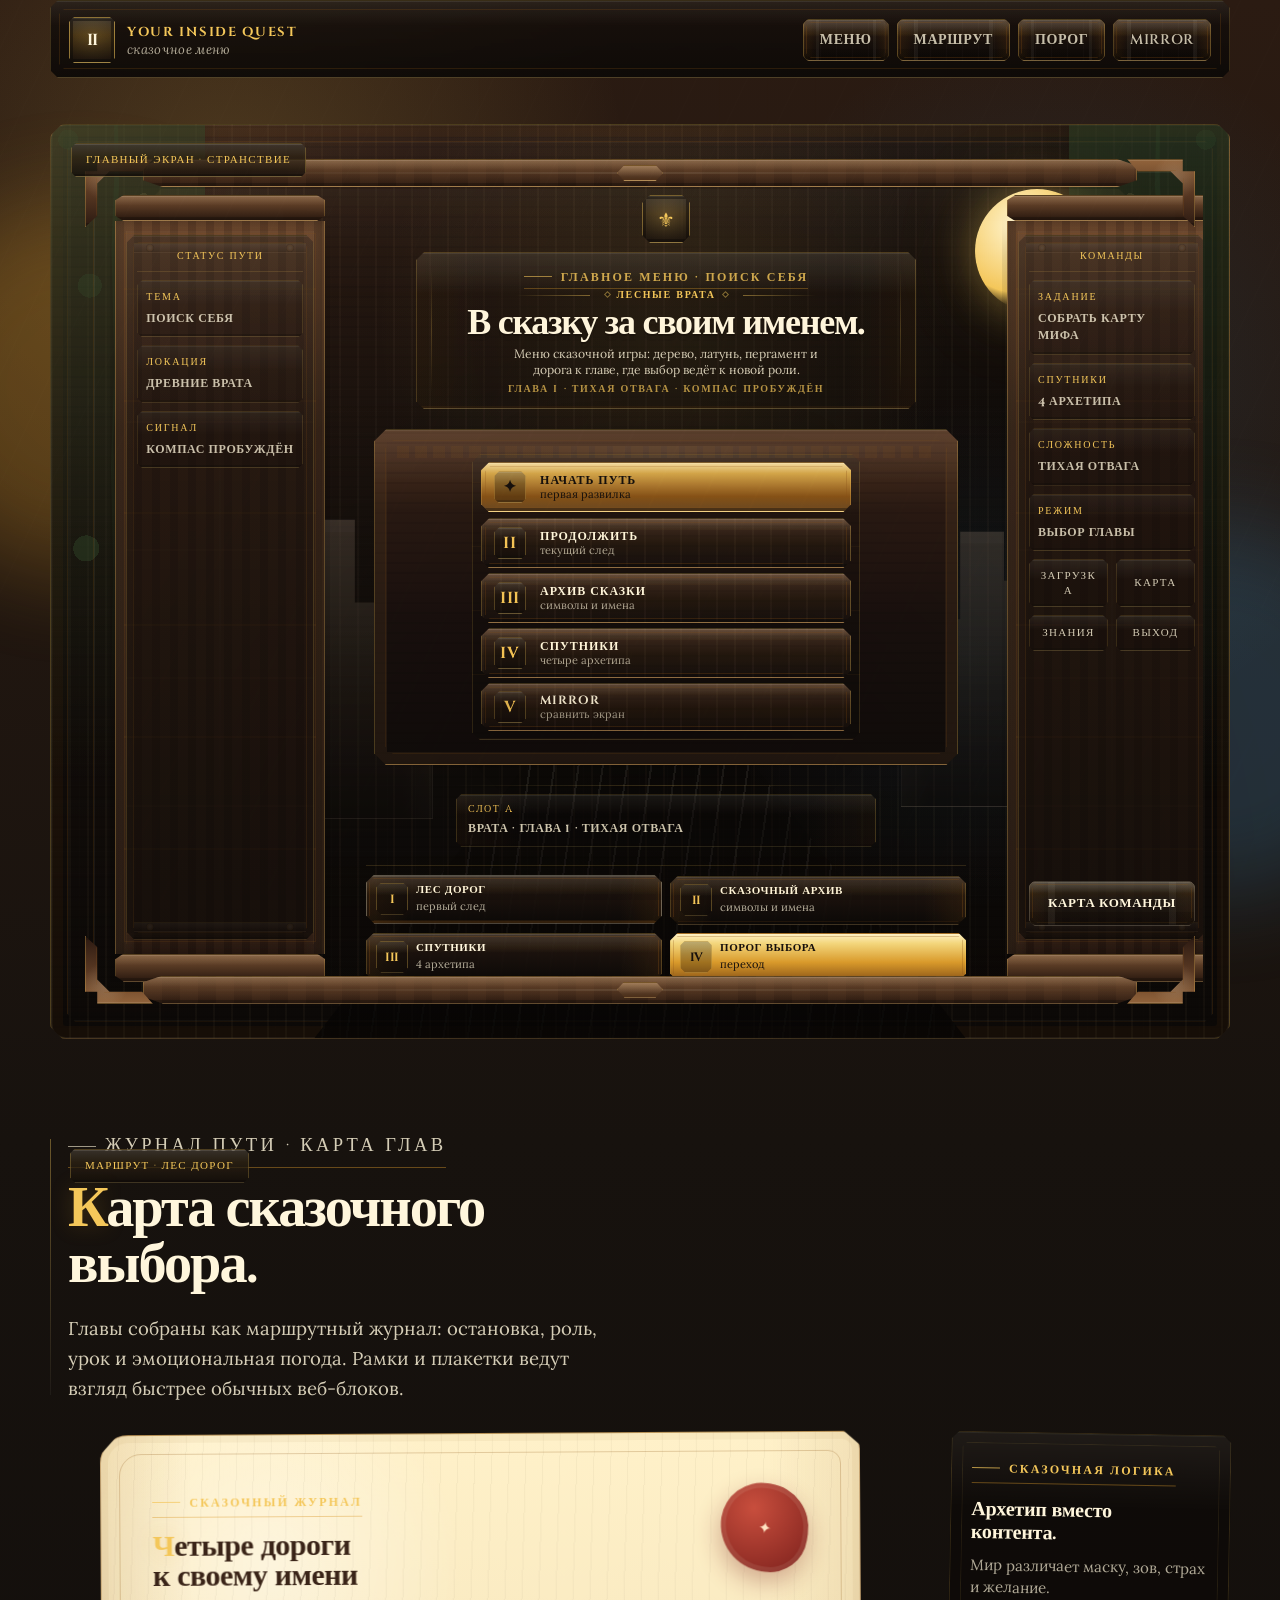
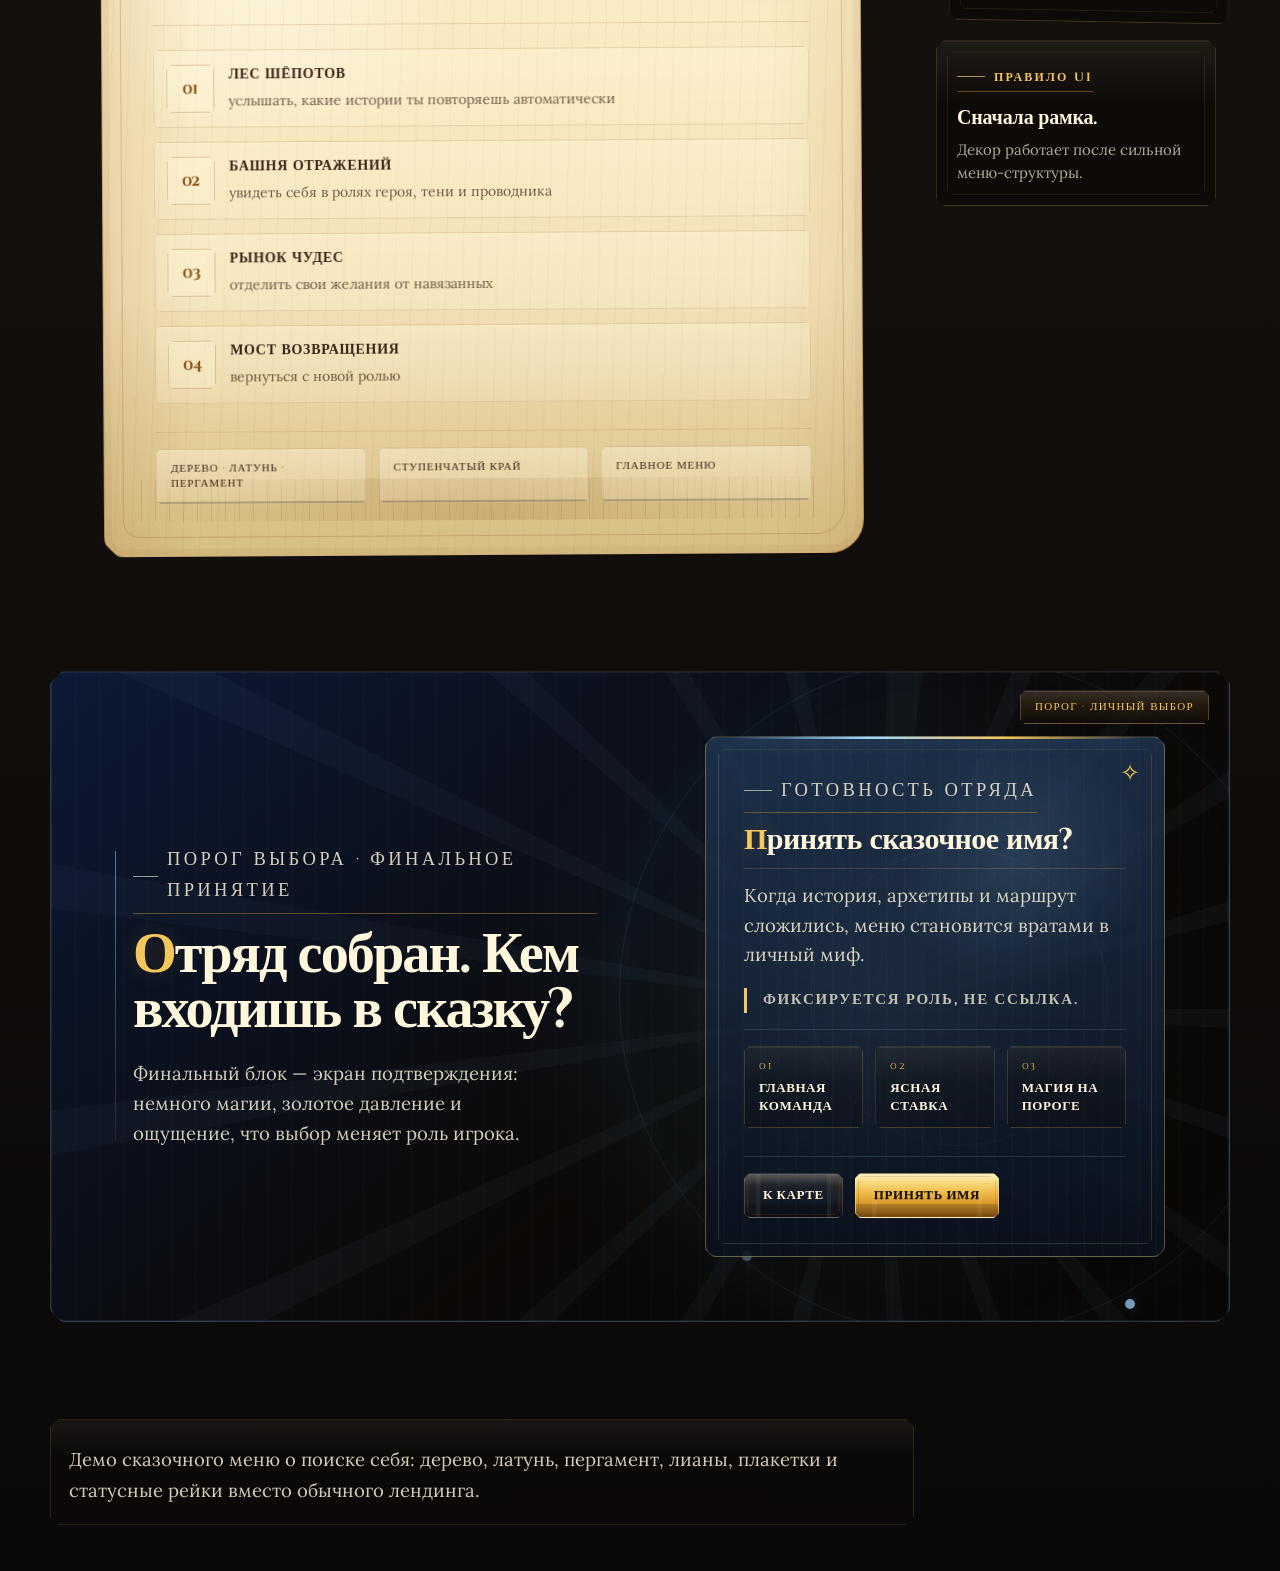
==== commit 1b2a8c26: "Sync sandbox copy/mobile improvements into applied site" ====
--- a/fairy-journeys.html
+++ b/fairy-journeys.html
@@ -6,7 +6,7 @@
     <title>Your Inside Quest · Сказочные странствия</title>
     <meta
       name="description"
-      content="HOMM2-inspired menu-first demo about finding yourself through fantasy journeys built from fairy-tale motifs."
+      content="HOMM2-inspired menu-first demo about self-discovery through compact fairy-tale commands and chapter routes."
     />
     <link rel="preconnect" href="https://fonts.googleapis.com" />
     <link rel="preconnect" href="https://fonts.gstatic.com" crossorigin />
@@ -28,21 +28,21 @@
         <span class="brand-sigil">II</span>
         <span>
           <strong>Your Inside Quest</strong>
-          <em>menu-first sandbox</em>
+          <em>сказочное меню</em>
         </span>
       </a>
       <nav class="scene-nav" aria-label="Переходы по экрану">
         <a href="#menu-shell">Меню</a>
         <a href="#trail-log">Маршрут</a>
-        <a href="#command-rail">Команда</a>
-        <a href="./index.html">Home</a>
+        <a href="#final-threshold">Порог</a>
+        <a href="./fairy-journeys.html">Mirror</a>
       </nav>
     </header>
 
     <main id="menu-shell" class="board-shell fairy-board">
       <section class="scene fairy-menu-scene" aria-labelledby="fairy-menu-title">
-        <div class="menu-stage">
-          <div class="scene-plaque scene-plaque-left">Главный экран · Сказочные странствия</div>
+        <div class="menu-stage homm2-main-menu-stage">
+          <div class="scene-plaque scene-plaque-left">Главный экран · Странствие</div>
 
           <div class="menu-backdrop" aria-hidden="true">
             <span class="backdrop-moon"></span>
@@ -53,140 +53,183 @@
             <span class="backdrop-path"></span>
           </div>
 
-          <aside class="status-rail" aria-label="Статус похода">
-            <div class="status-rail-head">Состояние пути</div>
-            <div class="status-box">
-              <span class="status-label">Тема</span>
-              <strong>поиск себя через сказочные миры</strong>
-            </div>
-            <div class="status-box">
-              <span class="status-label">Локация</span>
-              <strong>лес у древних врат</strong>
-            </div>
-            <div class="status-box">
-              <span class="status-label">Сигнал</span>
-              <strong>внутренний компас пробуждён</strong>
-            </div>
-          </aside>
-
-          <section class="menu-keep" aria-labelledby="fairy-menu-title">
-            <div class="menu-crest">
-              <span>⚜</span>
-            </div>
-            <div class="menu-title-cartouche">
-              <p class="eyebrow">main menu · self-seeking tale</p>
-              <h1 id="fairy-menu-title">Найти себя в сказочных странствиях.</h1>
-              <p class="lead">
-                Экран ощущается как главное меню игры: тёмное дерево, латунные рамки,
-                пергаментные поля и маршрут в неизвестность, где каждая глава — не карточка,
-                а выбор следующего сказочного пути.
-              </p>
-            </div>
-
-            <div class="game-menu-stack" role="navigation" aria-label="Главные игровые команды">
-              <a class="game-menu-button primary" href="#final-threshold">
-                <span class="game-menu-glyph">✦</span>
-                <span>
-                  <strong>New Journey</strong>
-                  <small>начать личное сказочное странствие</small>
-                </span>
-              </a>
-              <a class="game-menu-button" href="#trail-log">
-                <span class="game-menu-glyph">II</span>
-                <span>
-                  <strong>Continue</strong>
-                  <small>вернуться к лесу дорог и текущей главе</small>
-                </span>
-              </a>
-              <a class="game-menu-button" href="#story-dossier">
-                <span class="game-menu-glyph">III</span>
-                <span>
-                  <strong>Archive</strong>
-                  <small>открыть сказочный журнал и символы пути</small>
-                </span>
-              </a>
-              <a class="game-menu-button" href="#command-rail">
-                <span class="game-menu-glyph">IV</span>
-                <span>
-                  <strong>Companions</strong>
-                  <small>собрать мудреца, трикстера, хранителя и тень</small>
-                </span>
-              </a>
-              <a class="game-menu-button utility" href="./index.html">
-                <span class="game-menu-glyph">V</span>
-                <span>
-                  <strong>Settings / Closeout</strong>
-                  <small>вернуться в sandbox и сравнить режимы</small>
-                </span>
-              </a>
-            </div>
-
-            <div class="menu-plaques" role="navigation" aria-label="Основные разделы путешествия">
-              <a class="menu-plaque active" href="#trail-log">
-                <span class="plaque-index">I</span>
-                <strong>Войти в лес дорог</strong>
-                <small>первый след и зов истории</small>
-              </a>
-              <a class="menu-plaque" href="#story-dossier">
-                <span class="plaque-index">II</span>
-                <strong>Открыть сказочный архив</strong>
-                <small>символы, роли, внутренние имена</small>
-              </a>
-              <a class="menu-plaque" href="#command-rail">
-                <span class="plaque-index">III</span>
-                <strong>Собрать команду спутников</strong>
-                <small>мудрец, трикстер, хранитель, тень</small>
-              </a>
-              <a class="menu-plaque ceremonial" href="#final-threshold">
-                <span class="plaque-index">IV</span>
-                <strong>Принять зов тропы</strong>
-                <small>ритуал перехода и личный выбор</small>
-              </a>
-            </div>
-
-            <div class="save-slot-strip" aria-label="Текущий слот">
-              <span>Save slot A</span>
-              <strong>лес у древних врат · глава 1 · тихая отвага</strong>
-            </div>
-          </section>
-
-          <aside class="command-rail-shell" id="command-rail" aria-label="Командная рейка">
-            <div class="command-rail-head">Command rail</div>
-            <div class="command-entry">
-              <span>Quest</span>
-              <strong>собрать карту своего мифа</strong>
-            </div>
-            <div class="command-entry">
-              <span>Companions</span>
-              <strong>4 архетипа в дозоре</strong>
-            </div>
-            <div class="command-entry">
-              <span>Difficulty</span>
-              <strong>тихая отвага</strong>
-            </div>
-            <div class="command-entry">
-              <span>Mode</span>
-              <strong>main menu / chapter select</strong>
-            </div>
-            <div class="mini-command-grid" aria-label="Быстрые команды">
-              <button type="button" class="mini-command">load</button>
-              <button type="button" class="mini-command">map</button>
-              <button type="button" class="mini-command">lore</button>
-              <button type="button" class="mini-command">quit</button>
-            </div>
-            <button type="button" class="btn btn-ceremonial rail-button">Начать странствие</button>
-          </aside>
+          <div class="menu-frame-shell">
+            <div class="frame-beam frame-beam-top" aria-hidden="true"></div>
+            <div class="frame-beam frame-beam-bottom" aria-hidden="true"></div>
+
+            <div class="frame-corner corner-tl" aria-hidden="true"></div>
+            <div class="frame-corner corner-tr" aria-hidden="true"></div>
+            <div class="frame-corner corner-bl" aria-hidden="true"></div>
+            <div class="frame-corner corner-br" aria-hidden="true"></div>
+
+            <aside class="side-column side-column-left">
+              <div class="column-cap" aria-hidden="true"></div>
+              <div class="column-core">
+                <div class="column-ribs" aria-hidden="true"></div>
+                <div class="column-trim column-trim-top" aria-hidden="true"></div>
+                <div class="column-trim column-trim-bottom" aria-hidden="true"></div>
+
+                <div class="status-rail" aria-label="Статус похода">
+                  <div class="status-rail-head">Статус пути</div>
+                  <div class="status-box">
+                    <span class="status-label">Тема</span>
+                    <strong>поиск себя</strong>
+                  </div>
+                  <div class="status-box">
+                    <span class="status-label">Локация</span>
+                    <strong>древние врата</strong>
+                  </div>
+                  <div class="status-box">
+                    <span class="status-label">Сигнал</span>
+                    <strong>компас пробуждён</strong>
+                  </div>
+                </div>
+              </div>
+              <div class="column-foot" aria-hidden="true"></div>
+            </aside>
+
+            <section class="menu-center-mount" aria-labelledby="fairy-menu-title">
+              <div class="center-top-cartouche">
+                <div class="menu-crest">
+                  <span>⚜</span>
+                </div>
+                <div class="menu-title-cartouche">
+                  <p class="eyebrow">главное меню · поиск себя</p>
+                  <div class="plaque-ribbon" aria-hidden="true">
+                    <span></span>
+                    <strong>Лесные врата</strong>
+                    <span></span>
+                  </div>
+                  <h1 id="fairy-menu-title">В сказку за своим именем.</h1>
+                  <p class="lead">
+                    Меню сказочной игры: дерево, латунь, пергамент и дорога к главе, где выбор ведёт к новой роли.
+                  </p>
+                  <p class="plaque-inscription">глава I · тихая отвага · компас пробуждён</p>
+                </div>
+              </div>
+
+              <div class="menu-plate-shell">
+                <div class="menu-plate-shadow" aria-hidden="true"></div>
+                <div class="menu-plate-body">
+                  <div class="game-menu-stack" role="navigation" aria-label="Главные игровые команды">
+                    <a class="game-menu-button primary" href="#final-threshold">
+                      <span class="game-menu-glyph">✦</span>
+                      <span>
+                        <strong>Начать путь</strong>
+                        <small>первая развилка</small>
+                      </span>
+                    </a>
+                    <a class="game-menu-button" href="#trail-log">
+                      <span class="game-menu-glyph">II</span>
+                      <span>
+                        <strong>Продолжить</strong>
+                        <small>текущий след</small>
+                      </span>
+                    </a>
+                    <a class="game-menu-button" href="#story-dossier">
+                      <span class="game-menu-glyph">III</span>
+                      <span>
+                        <strong>Архив сказки</strong>
+                        <small>символы и имена</small>
+                      </span>
+                    </a>
+                    <a class="game-menu-button" href="#command-rail">
+                      <span class="game-menu-glyph">IV</span>
+                      <span>
+                        <strong>Спутники</strong>
+                        <small>четыре архетипа</small>
+                      </span>
+                    </a>
+                    <a class="game-menu-button utility" href="./fairy-journeys.html">
+                      <span class="game-menu-glyph">V</span>
+                      <span>
+                        <strong>Mirror</strong>
+                        <small>сравнить экран</small>
+                      </span>
+                    </a>
+                  </div>
+                </div>
+              </div>
+
+              <div class="supporting-lore-strip">
+                <div class="save-slot-strip" aria-label="Текущий слот">
+                  <span>Слот A</span>
+                  <strong>врата · глава 1 · тихая отвага</strong>
+                </div>
+
+                <div class="menu-plaques" role="navigation" aria-label="Основные разделы путешествия">
+                  <a class="menu-plaque active" href="#trail-log">
+                    <span class="plaque-index">I</span>
+                    <strong>Лес дорог</strong>
+                    <small>первый след</small>
+                  </a>
+                  <a class="menu-plaque" href="#story-dossier">
+                    <span class="plaque-index">II</span>
+                    <strong>Сказочный архив</strong>
+                    <small>символы и имена</small>
+                  </a>
+                  <a class="menu-plaque" href="#command-rail">
+                    <span class="plaque-index">III</span>
+                    <strong>Спутники</strong>
+                    <small>4 архетипа</small>
+                  </a>
+                  <a class="menu-plaque ceremonial" href="#final-threshold">
+                    <span class="plaque-index">IV</span>
+                    <strong>Порог выбора</strong>
+                    <small>переход</small>
+                  </a>
+                </div>
+              </div>
+            </section>
+
+            <aside class="side-column side-column-right" id="command-rail">
+              <div class="column-cap" aria-hidden="true"></div>
+              <div class="column-core">
+                <div class="column-ribs" aria-hidden="true"></div>
+                <div class="column-trim column-trim-top" aria-hidden="true"></div>
+                <div class="column-trim column-trim-bottom" aria-hidden="true"></div>
+
+                <div class="command-rail-shell" aria-label="Командная рейка">
+                  <div class="command-rail-head">Команды</div>
+                  <div class="command-entry">
+                    <span>Задание</span>
+                    <strong>собрать карту мифа</strong>
+                  </div>
+                  <div class="command-entry">
+                    <span>Спутники</span>
+                    <strong>4 архетипа</strong>
+                  </div>
+                  <div class="command-entry">
+                    <span>Сложность</span>
+                    <strong>тихая отвага</strong>
+                  </div>
+                  <div class="command-entry">
+                    <span>Режим</span>
+                    <strong>выбор главы</strong>
+                  </div>
+                  <div class="mini-command-grid" aria-label="Быстрые команды">
+                    <button type="button" class="mini-command">загрузка</button>
+                    <button type="button" class="mini-command">карта</button>
+                    <button type="button" class="mini-command">знания</button>
+                    <button type="button" class="mini-command">выход</button>
+                  </div>
+                  <button type="button" class="btn btn-quiet rail-button">Карта команды</button>
+                </div>
+              </div>
+              <div class="column-foot" aria-hidden="true"></div>
+            </aside>
+          </div>
         </div>
       </section>
 
       <section id="trail-log" class="scene trail-log-scene" aria-labelledby="trail-log-title">
         <div class="scene-title-block">
           <div class="scene-plaque">Маршрут · Лес дорог</div>
-          <p class="eyebrow">journey log · chapter map</p>
-          <h2 id="trail-log-title">Не лендинг, а карта сказочного выбора.</h2>
+          <p class="eyebrow">журнал пути · карта глав</p>
+          <h2 id="trail-log-title">Карта сказочного выбора.</h2>
           <p>
-            Здесь главы поданы как маршрутный журнал: каждая остановка обещает роль,
-            урок и эмоциональную погоду. Всё держится на framed UI и menu plaques, а не на обычных веб-блоках.
+            Главы собраны как маршрутный журнал: остановка, роль, урок и эмоциональная погода.
+            Рамки и плакетки ведут взгляд быстрее обычных веб-блоков.
           </p>
         </div>
 
@@ -219,35 +262,35 @@
                 <span>03</span>
                 <div>
                   <strong>Рынок чудес</strong>
-                  <small>выбрать желания, которые правда твои, а не навязанные</small>
+                  <small>отделить свои желания от навязанных</small>
                 </div>
               </div>
               <div class="trail-step">
                 <span>04</span>
                 <div>
                   <strong>Мост возвращения</strong>
-                  <small>вернуться с новой ролью и ясным внутренним приказом</small>
+                  <small>вернуться с новой ролью</small>
                 </div>
               </div>
             </div>
 
             <div class="dossier-ledger-strip" aria-label="Сигналы карты">
               <span>дерево · латунь · пергамент</span>
-              <span>пиксельный bevel feel</span>
-              <span>menu-first composition</span>
+              <span>ступенчатый край</span>
+              <span>главное меню</span>
             </div>
           </article>
 
           <aside class="story-panel">
             <div class="note-card high-note">
               <p class="archive-label">Сказочная логика</p>
-              <strong>Каждая зона даёт архетип, а не просто контент.</strong>
-              <span>Мир помогает различить маску, зов, страх и настоящее желание.</span>
+              <strong>Архетип вместо контента.</strong>
+              <span>Мир различает маску, зов, страх и желание.</span>
             </div>
             <div class="note-card low-note">
-              <p class="archive-label">UI правило</p>
-              <strong>Рамка важнее декора.</strong>
-              <span>Лианы, латунь и свечение работают только после сильной menu-структуры.</span>
+              <p class="archive-label">Правило UI</p>
+              <strong>Сначала рамка.</strong>
+              <span>Декор работает после сильной меню-структуры.</span>
             </div>
           </aside>
         </div>
@@ -261,43 +304,42 @@
           </div>
 
           <div class="ceremony-copy threshold-copy">
-            <p class="eyebrow">threshold mode · final accept</p>
-            <h2 id="threshold-title">Команда собрана. Кем ты входишь в сказку?</h2>
+            <p class="eyebrow">порог выбора · финальное принятие</p>
+            <h2 id="threshold-title">Отряд собран. Кем входишь в сказку?</h2>
             <p>
-              Финальный блок работает как command confirmation screen: чуть магии,
-              немного золотого давления и ощущение, что выбранный путь изменит не интерфейс,
-              а самого игрока.
+              Финальный блок — экран подтверждения: немного магии, золотое давление
+              и ощущение, что выбор меняет роль игрока.
             </p>
           </div>
 
           <div class="ritual-panel threshold-panel" role="group" aria-label="Итоговый выбор">
             <span class="panel-crown" aria-hidden="true">✧</span>
             <p class="archive-label">Готовность отряда</p>
-            <h3>Принять своё сказочное имя?</h3>
+            <h3>Принять сказочное имя?</h3>
             <p>
-              Когда история, архетипы и маршрут сложились, меню перестаёт быть навигацией.
-              Оно становится вратами в личный миф.
+              Когда история, архетипы и маршрут сложились, меню становится вратами
+              в личный миф.
             </p>
-            <p class="consequence-line">Выбор фиксирует роль, а не просто открывает страницу.</p>
+            <p class="consequence-line">Фиксируется роль, не ссылка.</p>
 
             <div class="ritual-protocol" aria-label="Правила перехода">
               <div>
                 <span>01</span>
-                <strong>одна главная команда</strong>
+                <strong>главная команда</strong>
               </div>
               <div>
                 <span>02</span>
-                <strong>ясное чувство ставки</strong>
+                <strong>ясная ставка</strong>
               </div>
               <div>
                 <span>03</span>
-                <strong>магия только на пороге</strong>
+                <strong>магия на пороге</strong>
               </div>
             </div>
 
             <div class="ceremony-actions">
-              <button type="button" class="btn btn-quiet">Вернуться к карте</button>
-              <button type="button" class="btn btn-ceremonial">Назвать свой путь</button>
+              <button type="button" class="btn btn-quiet">К карте</button>
+              <button type="button" class="btn btn-ceremonial">Принять имя</button>
             </div>
           </div>
         </div>
@@ -306,9 +348,8 @@
 
     <footer class="board-footer">
       <p>
-        Demo page: a menu-first fantasy interface about self-discovery through fairy-tale travel,
-        with dark wood, brass-chrome framing, parchment insets, vine ornament, plaque navigation,
-        and a visible status / command rail closer to a game front-end than a standard landing page.
+        Демо сказочного меню о поиске себя: дерево, латунь, пергамент,
+        лианы, плакетки и статусные рейки вместо обычного лендинга.
       </p>
     </footer>
 
--- a/css/tokens.css
+++ b/css/tokens.css
@@ -70,11 +70,11 @@
   /* Type — fluid by default */
   --text-eyebrow: 12px;
   --text-caption: 13px;
-  --text-body:    clamp(17px, 1.75vw, 22px);
-  --text-lead:    clamp(18px, 1.9vw,  24px);
-  --text-h3:      clamp(24px, 2.7vw,  38px);
-  --text-h2:      clamp(38px, 5.7vw,  72px);
-  --text-display: clamp(52px, 8.2vw, 112px);
+  --text-body:    clamp(17px, 1.45vw, 21px);
+  --text-lead:    clamp(18px, 1.65vw, 23px);
+  --text-h3:      clamp(24px, 2.35vw, 36px);
+  --text-h2:      clamp(32px, 4.4vw, 60px);
+  --text-display: clamp(44px, 6.4vw, 92px);
 
   /* Tracking */
   --tracking-display: -0.048em;
--- a/css/components.css
+++ b/css/components.css
@@ -13,6 +13,8 @@
    ============================================================================ */
 
 * { box-sizing: border-box; }
+*::before,
+*::after { box-sizing: border-box; }
 html { scroll-behavior: smooth; }
 
 @media (prefers-reduced-motion: reduce) {
@@ -68,6 +70,43 @@
 button { font: inherit; }
 a { color: inherit; text-decoration: none; }
 h1, h2, h3, p { margin-top: 0; }
+
+img,
+svg,
+canvas { max-width: 100%; }
+
+body,
+.board-shell,
+.scene,
+.scene-frame,
+.desk-composition,
+.ceremony-shell,
+.site-header,
+.brand-mark,
+.hero-copy,
+.material-ledger,
+.parchment-object,
+.archive-rail,
+.archive-rail-item,
+.side-notes,
+.note-card,
+.ritual-panel,
+.hero-meta-cell,
+.dossier-ledger-strip span,
+.ritual-protocol div,
+.btn { min-width: 0; }
+
+h1,
+h2,
+h3,
+p,
+strong,
+small,
+span,
+a,
+button {
+  overflow-wrap: anywhere;
+}
 
 /* --------------------------------------------------------------------------
    Atmospheric ambient lights
@@ -308,6 +347,7 @@
   text-shadow:
     0 3px 0 rgb(var(--ink-950) / 0.28),
     0 18px 44px rgb(0 0 0 / 0.45);
+  text-wrap: balance;
 }
 
 .lead,
@@ -325,6 +365,16 @@
   max-width: 640px;
   font-size: var(--text-lead);
   color: rgb(var(--parchment-50) / 0.9);
+  text-wrap: pretty;
+}
+
+.lead,
+.dossier-text,
+.scene-title-block > p:not(.eyebrow),
+.ceremony-copy > p:not(.eyebrow),
+.ritual-panel > p:not(.archive-label):not(.consequence-line),
+.board-footer p {
+  margin-bottom: 0;
 }
 
 h2 {
@@ -334,6 +384,7 @@
   line-height: var(--leading-h2);
   letter-spacing: var(--tracking-h2);
   margin-bottom: 20px;
+  text-wrap: balance;
 }
 
 h3 {
@@ -343,6 +394,7 @@
   line-height: var(--leading-h3);
   margin-bottom: var(--space-4);
   letter-spacing: var(--tracking-h3);
+  text-wrap: balance;
 }
 
 /* Illuminated capital — gold first letter on h2/h3 */
--- a/css/fairy-journeys.css
+++ b/css/fairy-journeys.css
@@ -11,7 +11,7 @@
 .menu-stage {
   position: relative;
   display: grid;
-  grid-template-columns: minmax(180px, 220px) minmax(0, 1fr) minmax(220px, 280px);
+  grid-template-columns: minmax(180px, 220px) minmax(560px, 1.35fr) minmax(180px, 220px);
   gap: clamp(18px, 3vw, 34px);
   min-height: 760px;
   padding: clamp(30px, 4vw, 54px);
@@ -36,6 +36,11 @@
 .menu-stage > * {
   position: relative;
   z-index: 2;
+}
+
+.menu-stage > .scene-plaque {
+  position: absolute;
+  z-index: 6;
 }
 
 .menu-stage::before,
@@ -164,6 +169,24 @@
   z-index: 2;
 }
 
+.status-rail {
+  grid-column: 1;
+  grid-row: 1;
+}
+
+.menu-keep {
+  grid-column: 2;
+  grid-row: 1;
+  width: 100%;
+  max-width: 760px;
+  justify-self: center;
+}
+
+.command-rail-shell {
+  grid-column: 3;
+  grid-row: 1;
+}
+
 .status-rail,
 .command-rail-shell {
   align-self: stretch;
@@ -268,7 +291,7 @@
 }
 
 .menu-keep {
-  align-self: center;
+  align-self: stretch;
   padding: clamp(28px, 4vw, 42px);
   border: 1px solid rgb(var(--gold-300) / 0.24);
   clip-path: var(--shape-hero);
@@ -328,6 +351,11 @@
     linear-gradient(180deg, rgb(var(--parchment-50) / 0.08), transparent 24%),
     rgb(var(--ink-950) / 0.18);
   box-shadow: inset 0 1px 0 rgb(var(--parchment-50) / 0.08);
+}
+
+.menu-title-cartouche h1,
+.menu-title-cartouche .lead {
+  max-width: 28ch;
 }
 
 .game-menu-stack {
@@ -654,10 +682,78 @@
   max-width: 460px;
 }
 
+@media (min-width: 1180px) {
+  .menu-stage {
+    grid-template-columns: minmax(190px, 230px) minmax(620px, 1.45fr) minmax(190px, 230px);
+    gap: clamp(22px, 2.8vw, 36px);
+    padding-inline: clamp(32px, 3.6vw, 48px);
+  }
+
+  .status-rail,
+  .command-rail-shell {
+    margin-top: 92px;
+    min-height: calc(100% - 92px);
+  }
+
+  .menu-keep {
+    margin-top: 52px;
+    min-height: calc(100% - 52px);
+    padding-inline: clamp(34px, 3vw, 44px);
+  }
+
+  .game-menu-stack,
+  .menu-plaques {
+    max-width: 100%;
+  }
+
+  .game-menu-button {
+    min-height: 76px;
+    grid-template-columns: 52px minmax(0, 1fr);
+    gap: 16px;
+    padding-inline: 18px;
+  }
+
+  .game-menu-glyph {
+    width: 52px;
+    height: 52px;
+    font-size: 16px;
+  }
+
+  .game-menu-button strong {
+    font-size: 15px;
+  }
+
+  .game-menu-button small,
+  .menu-plaque small {
+    font-size: 14px;
+  }
+
+  .menu-plaque {
+    grid-template-columns: 48px minmax(0, 1fr);
+    padding-inline: 18px;
+  }
+
+  .plaque-index {
+    width: 48px;
+    height: 48px;
+  }
+}
+
 @media (max-width: 920px) {
   .menu-stage,
   .trail-layout {
     grid-template-columns: 1fr;
+  }
+
+  .menu-stage > .scene-plaque {
+    position: relative;
+  }
+
+  .status-rail,
+  .menu-keep,
+  .command-rail-shell {
+    grid-column: auto;
+    grid-row: auto;
   }
 
   .status-rail { order: 2; }
@@ -816,3 +912,1093 @@
     font-size: 13px;
   }
 }
+
+/* ==========================================================================
+   HoMM2 main menu escalation pass
+   ========================================================================== */
+
+.homm2-main-menu-stage {
+  display: block;
+  padding: clamp(18px, 2.4vw, 26px);
+}
+
+.homm2-main-menu-stage > .scene-plaque {
+  position: absolute;
+}
+
+.menu-frame-shell {
+  position: relative;
+  z-index: 2;
+  display: grid;
+  grid-template-columns: minmax(210px, 250px) minmax(540px, 720px) minmax(210px, 250px);
+  gap: clamp(18px, 2.2vw, 28px);
+  align-items: stretch;
+  width: 100%;
+  max-width: 100%;
+  min-height: clamp(630px, 64vw, 680px);
+  padding: clamp(36px, 3.5vw, 44px) clamp(22px, 2.6vw, 34px) clamp(24px, 2.7vw, 30px);
+  overflow: hidden;
+  contain: layout paint;
+}
+
+.menu-frame-shell > *,
+.side-column,
+.column-core,
+.status-rail,
+.command-rail-shell,
+.menu-center-mount,
+.center-top-cartouche,
+.menu-plate-shell,
+.menu-plate-body,
+.supporting-lore-strip,
+.homm2-main-menu-stage .game-menu-stack,
+.homm2-main-menu-stage .menu-plaques,
+.homm2-main-menu-stage .save-slot-strip {
+  min-width: 0;
+  max-width: 100%;
+}
+
+.menu-frame-shell::before {
+  content: "";
+  position: absolute;
+  inset: 20px 16px 18px;
+  border: 1px solid rgb(var(--gold-700) / 0.2);
+  clip-path: var(--shape-hero);
+  box-shadow: inset 0 0 0 1px rgb(var(--parchment-50) / 0.05);
+  pointer-events: none;
+}
+
+.menu-frame-shell::after {
+  content: "";
+  position: absolute;
+  inset: 38px 76px 34px;
+  pointer-events: none;
+  background:
+    linear-gradient(90deg, rgb(var(--gold-700) / 0.08), transparent 8%, transparent 92%, rgb(var(--gold-700) / 0.08)),
+    linear-gradient(180deg, rgb(var(--parchment-50) / 0.04), transparent 16%, transparent 84%, rgb(var(--ink-950) / 0.14));
+  clip-path: var(--shape-panel);
+  opacity: 0.68;
+}
+
+.frame-beam {
+  position: absolute;
+  left: 66px;
+  right: 66px;
+  height: 28px;
+  z-index: 4;
+  border: 1px solid rgb(var(--gold-300) / 0.24);
+  clip-path: polygon(2% 0, 98% 0, 100% 24%, 100% 76%, 98% 100%, 2% 100%, 0 76%, 0 24%);
+  background:
+    linear-gradient(180deg, rgb(var(--parchment-50) / 0.14), transparent 38%),
+    repeating-linear-gradient(90deg, rgb(94 62 39 / 0.16) 0 18px, rgb(48 30 20 / 0.08) 18px 36px),
+    linear-gradient(180deg, #7a5333 0%, #4d321f 55%, #29180f 100%);
+  box-shadow:
+    inset 0 1px 0 rgb(var(--parchment-50) / 0.12),
+    inset 0 -3px 0 rgb(var(--ink-950) / 0.28),
+    0 8px 18px rgb(0 0 0 / 0.16);
+}
+
+.frame-beam::before,
+.frame-beam::after {
+  content: "";
+  position: absolute;
+  top: 50%;
+  transform: translateY(-50%);
+  pointer-events: none;
+}
+
+.frame-beam::before {
+  left: 24px;
+  right: 24px;
+  height: 1px;
+  background: linear-gradient(90deg, transparent, rgb(var(--parchment-50) / 0.18), transparent);
+}
+
+.frame-beam::after {
+  left: 50%;
+  width: 46px;
+  height: 16px;
+  transform: translate(-50%, -50%);
+  border: 1px solid rgb(var(--gold-300) / 0.24);
+  clip-path: polygon(16% 0, 84% 0, 100% 50%, 84% 100%, 16% 100%, 0 50%);
+  background:
+    linear-gradient(180deg, rgb(var(--parchment-50) / 0.18), rgb(var(--gold-700) / 0.12)),
+    linear-gradient(180deg, #8a603b, #432919 78%);
+}
+
+.frame-beam-top { top: 8px; }
+.frame-beam-bottom { bottom: 8px; }
+
+.frame-corner {
+  position: absolute;
+  z-index: 5;
+  width: 68px;
+  aspect-ratio: 1;
+  border: 1px solid rgb(var(--gold-300) / 0.28);
+  background:
+    radial-gradient(circle at 30% 28%, rgb(var(--parchment-50) / 0.18), transparent 34%),
+    linear-gradient(180deg, #91633b 0%, #5a3923 48%, #2c1a12 100%);
+  box-shadow:
+    inset 0 1px 0 rgb(var(--parchment-50) / 0.12),
+    inset 0 -3px 0 rgb(var(--ink-950) / 0.28),
+    0 8px 18px rgb(0 0 0 / 0.24);
+}
+
+.frame-corner::before,
+.frame-corner::after {
+  content: "";
+  position: absolute;
+  pointer-events: none;
+}
+
+.frame-corner::before {
+  inset: 10px;
+  border: 1px solid rgb(var(--gold-700) / 0.22);
+  clip-path: inherit;
+}
+
+.frame-corner::after {
+  left: 18px;
+  top: 18px;
+  width: 18px;
+  height: 18px;
+  border-radius: 50%;
+  background: radial-gradient(circle, rgb(var(--parchment-50) / 0.22), rgb(var(--gold-700) / 0.12) 54%, transparent 60%);
+  opacity: 0.7;
+}
+
+.corner-tl,
+.corner-tr,
+.corner-bl,
+.corner-br {
+  clip-path: polygon(0 100%, 0 18%, 18% 18%, 18% 0, 100% 0, 84% 18%, 36% 18%, 18% 36%, 18% 84%);
+}
+
+.corner-tl { top: 8px; left: 8px; }
+.corner-tr { top: 8px; right: 8px; transform: scaleX(-1); }
+.corner-bl { bottom: 8px; left: 8px; transform: scaleY(-1); }
+.corner-br { bottom: 8px; right: 8px; transform: scale(-1); }
+
+.side-column {
+  position: relative;
+  z-index: 3;
+  display: grid;
+  grid-template-rows: 26px 1fr 28px;
+  min-height: 100%;
+  padding-inline: 5px;
+  overflow: hidden;
+}
+
+.side-column-left { grid-column: 1; }
+.side-column-right { grid-column: 3; }
+
+.column-cap,
+.column-foot {
+  border: 1px solid rgb(var(--gold-300) / 0.22);
+  clip-path: polygon(4% 0, 96% 0, 100% 20%, 100% 80%, 96% 100%, 4% 100%, 0 80%, 0 20%);
+  background:
+    linear-gradient(180deg, rgb(var(--parchment-50) / 0.12), transparent 40%),
+    linear-gradient(180deg, #7a5333 0%, #4d321f 55%, #29180f 100%);
+  box-shadow:
+    inset 0 1px 0 rgb(var(--parchment-50) / 0.12),
+    inset 0 -3px 0 rgb(var(--ink-950) / 0.28);
+}
+
+.column-core {
+  position: relative;
+  padding: 14px 10px;
+  border-inline: 1px solid rgb(var(--gold-300) / 0.22);
+  overflow: hidden;
+  background:
+    linear-gradient(90deg, rgb(255 227 168 / 0.08), transparent 10%, transparent 90%, rgb(255 227 168 / 0.06)),
+    repeating-linear-gradient(90deg, rgb(24 14 10 / 0.2) 0 8px, rgb(88 58 35 / 0.09) 8px 18px),
+    linear-gradient(180deg, #6c472d 0%, #3a2417 28%, #26170f 100%);
+  box-shadow:
+    inset 8px 0 12px rgb(0 0 0 / 0.18),
+    inset -8px 0 12px rgb(0 0 0 / 0.18),
+    0 18px 28px rgb(0 0 0 / 0.2);
+}
+
+.column-core::before,
+.column-core::after {
+  content: "";
+  position: absolute;
+  pointer-events: none;
+}
+
+.column-core::before {
+  inset: 10px;
+  border-inline: 1px solid rgb(var(--gold-700) / 0.14);
+  background:
+    linear-gradient(180deg, rgb(var(--parchment-50) / 0.04), transparent 12%, transparent 88%, rgb(var(--ink-950) / 0.12)),
+    repeating-linear-gradient(180deg, transparent 0 62px, rgb(var(--gold-700) / 0.08) 62px 64px, transparent 64px 128px);
+  mix-blend-mode: screen;
+  opacity: 0.58;
+}
+
+.column-core::after {
+  inset: 18px auto 18px 50%;
+  width: 1px;
+  transform: translateX(-50%);
+  background: linear-gradient(180deg, transparent, rgb(var(--parchment-50) / 0.08), transparent);
+  opacity: 0.45;
+}
+
+.column-ribs {
+  position: absolute;
+  inset: 12px 8px;
+  border: 1px solid rgb(var(--gold-700) / 0.16);
+  background:
+    repeating-linear-gradient(180deg, transparent 0 54px, rgb(var(--gold-700) / 0.12) 54px 56px, transparent 56px 112px);
+  pointer-events: none;
+}
+
+.column-trim {
+  position: absolute;
+  left: 18px;
+  right: 18px;
+  height: 10px;
+  border-top: 1px solid rgb(var(--gold-300) / 0.18);
+  border-bottom: 1px solid rgb(var(--gold-700) / 0.12);
+  background: linear-gradient(180deg, rgb(var(--parchment-50) / 0.12), rgb(var(--ink-950) / 0.08));
+  pointer-events: none;
+}
+
+.column-trim::before,
+.column-trim::after {
+  content: "";
+  position: absolute;
+  top: 50%;
+  width: 8px;
+  height: 8px;
+  transform: translateY(-50%);
+  border-radius: 50%;
+  background: radial-gradient(circle, rgb(var(--parchment-50) / 0.16), rgb(var(--gold-700) / 0.22) 58%, rgb(var(--ink-950) / 0.22) 66%);
+}
+
+.column-trim::before { left: 12px; }
+.column-trim::after { right: 12px; }
+
+.column-trim-top { top: 22px; }
+.column-trim-bottom { bottom: 22px; }
+
+.menu-center-mount {
+  position: relative;
+  z-index: 3;
+  grid-column: 2;
+  width: 100%;
+  max-width: 720px;
+  min-height: 100%;
+  justify-self: center;
+  display: grid;
+  grid-template-rows: auto auto auto;
+  gap: 12px;
+  align-content: start;
+  overflow: visible;
+}
+
+.center-top-cartouche {
+  display: grid;
+  justify-items: center;
+  gap: 9px;
+}
+
+.homm2-main-menu-stage .menu-keep {
+  all: unset;
+}
+
+.menu-plate-shell {
+  position: relative;
+  padding: 8px;
+}
+
+.menu-plate-shadow {
+  position: absolute;
+  inset: 10px 18px -10px;
+  filter: blur(16px);
+  background: radial-gradient(circle at center, rgb(0 0 0 / 0.42), transparent 70%);
+}
+
+.menu-plate-body {
+  position: relative;
+  z-index: 2;
+  padding: clamp(17px, 2.2vw, 24px);
+  border: 1px solid rgb(var(--gold-300) / 0.3);
+  clip-path: var(--shape-hero);
+  background:
+    linear-gradient(180deg, rgb(var(--parchment-50) / 0.08), transparent 16%),
+    repeating-linear-gradient(0deg, rgb(0 0 0 / 0.08) 0 2px, transparent 2px 10px),
+    linear-gradient(180deg, #543523 0%, #2a1a12 24%, #19100d 56%, #100b09 100%);
+  box-shadow:
+    0 18px 0 rgb(var(--ink-950) / 0.16),
+    0 32px 54px rgb(0 0 0 / 0.3),
+    inset 0 1px 0 rgb(var(--parchment-50) / 0.08),
+    inset 0 0 0 12px rgb(94 62 39 / 0.24);
+}
+
+.menu-plate-body::before {
+  content: "";
+  position: absolute;
+  inset: 10px;
+  border: 1px solid rgb(var(--gold-700) / 0.18);
+  clip-path: var(--shape-panel);
+  pointer-events: none;
+}
+
+.menu-plate-body::after {
+  content: "";
+  position: absolute;
+  inset: 16px 22px auto;
+  height: 12px;
+  background:
+    linear-gradient(90deg, transparent, rgb(var(--parchment-50) / 0.12), transparent),
+    repeating-linear-gradient(90deg, rgb(var(--gold-700) / 0.24) 0 12px, transparent 12px 18px);
+  opacity: 0.52;
+  pointer-events: none;
+}
+
+.supporting-lore-strip {
+  display: grid;
+  gap: 8px;
+}
+
+.supporting-lore-strip::before {
+  content: "";
+  height: 1px;
+  width: min(100%, 420px);
+  justify-self: center;
+  background: linear-gradient(90deg, transparent, rgb(var(--gold-300) / 0.24), transparent);
+}
+
+.homm2-main-menu-stage .menu-crest {
+  margin: 0;
+  width: 48px;
+  height: 48px;
+  font-size: 20px;
+  box-shadow:
+    inset 0 0 0 3px rgb(var(--ink-950) / 0.42),
+    inset 0 1px 0 rgb(var(--parchment-50) / 0.14),
+    0 4px 0 rgb(var(--ink-950) / 0.18);
+}
+
+.homm2-main-menu-stage .menu-title-cartouche {
+  width: min(100%, 500px);
+  justify-self: center;
+  text-align: center;
+  padding: 8px 16px 12px;
+  border-color: rgb(var(--gold-300) / 0.22);
+  background:
+    linear-gradient(180deg, rgb(var(--parchment-50) / 0.1), transparent 26%),
+    linear-gradient(90deg, rgb(var(--gold-700) / 0.08), transparent 14%, transparent 86%, rgb(var(--gold-700) / 0.08)),
+    rgb(var(--ink-950) / 0.2);
+  box-shadow:
+    0 4px 0 rgb(var(--ink-950) / 0.16),
+    inset 0 1px 0 rgb(var(--parchment-50) / 0.08),
+    inset 0 -2px 0 rgb(var(--gold-700) / 0.12);
+}
+
+.homm2-main-menu-stage .menu-title-cartouche::before,
+.homm2-main-menu-stage .menu-title-cartouche::after {
+  content: "";
+  position: absolute;
+  top: 16px;
+  bottom: 16px;
+  width: 1px;
+  background: linear-gradient(180deg, transparent, rgb(var(--gold-300) / 0.22), transparent);
+}
+
+.homm2-main-menu-stage .menu-title-cartouche::before { left: 14px; }
+.homm2-main-menu-stage .menu-title-cartouche::after { right: 14px; }
+
+.homm2-main-menu-stage .menu-title-cartouche h1,
+.homm2-main-menu-stage .menu-title-cartouche .lead {
+  margin-inline: auto;
+}
+
+.homm2-main-menu-stage .menu-title-cartouche h1 {
+  max-width: 24ch;
+  margin-bottom: 5px;
+  font-size: clamp(30px, 2.9vw, 36px);
+  line-height: 0.94;
+  letter-spacing: -0.035em;
+  text-shadow:
+    0 2px 0 rgb(var(--ink-950) / 0.32),
+    0 7px 0 rgb(var(--ink-950) / 0.08);
+}
+
+.homm2-main-menu-stage .menu-title-cartouche .lead {
+  max-width: 42ch;
+  margin-bottom: 0;
+  font-size: clamp(12px, 0.95vw, 14px);
+  line-height: 1.35;
+  color: rgb(var(--parchment-50) / 0.82);
+}
+
+.homm2-main-menu-stage .menu-title-cartouche .eyebrow {
+  margin-bottom: 4px;
+  padding-bottom: 3px;
+  opacity: 0.82;
+}
+
+.homm2-main-menu-stage .plaque-ribbon {
+  display: grid;
+  grid-template-columns: 1fr auto 1fr;
+  align-items: center;
+  gap: 8px;
+  width: min(100%, 300px);
+  margin: -4px auto 5px;
+  color: var(--accent-value);
+}
+
+.homm2-main-menu-stage .plaque-ribbon span {
+  height: 1px;
+  background: linear-gradient(90deg, transparent, rgb(var(--gold-300) / 0.45));
+}
+
+.homm2-main-menu-stage .plaque-ribbon span:last-child {
+  background: linear-gradient(90deg, rgb(var(--gold-300) / 0.45), transparent);
+}
+
+.homm2-main-menu-stage .plaque-ribbon strong,
+.homm2-main-menu-stage .plaque-inscription {
+  font-family: var(--font-display);
+  font-size: 10px;
+  font-weight: 700;
+  letter-spacing: 0.16em;
+  line-height: 1.35;
+  text-transform: uppercase;
+}
+
+.homm2-main-menu-stage .plaque-ribbon strong::before,
+.homm2-main-menu-stage .plaque-ribbon strong::after {
+  content: "";
+  display: inline-block;
+  width: 5px;
+  height: 5px;
+  margin: 0 7px 1px;
+  border: 1px solid rgb(var(--gold-300) / 0.5);
+  background: rgb(var(--ink-950) / 0.36);
+  transform: rotate(45deg);
+}
+
+.homm2-main-menu-stage .plaque-inscription {
+  margin: 4px auto 0;
+  color: rgb(var(--gold-300) / 0.72);
+}
+
+.homm2-main-menu-stage .game-menu-stack {
+  width: min(100%, 388px);
+  margin: 0 auto;
+  gap: 5px;
+  padding: 8px;
+  border: 1px solid rgb(var(--gold-300) / 0.16);
+  clip-path: var(--shape-panel);
+  background:
+    linear-gradient(180deg, rgb(var(--parchment-50) / 0.055), transparent 22%),
+    repeating-linear-gradient(0deg, rgb(var(--gold-700) / 0.08) 0 1px, transparent 1px 64px),
+    rgb(var(--ink-950) / 0.24);
+}
+
+.homm2-main-menu-stage .game-menu-button {
+  min-height: 50px;
+  grid-template-columns: 36px minmax(0, 1fr);
+  gap: 10px;
+  padding: 7px 12px;
+  border-color: rgb(var(--gold-300) / 0.3);
+  box-shadow:
+    inset 0 1px 0 rgb(var(--parchment-50) / 0.13),
+    inset 0 -3px 0 rgb(var(--ink-950) / 0.36),
+    0 3px 0 rgb(var(--ink-950) / 0.18);
+}
+
+.homm2-main-menu-stage .game-menu-button.primary {
+  background:
+    linear-gradient(180deg, #f4dca4 0%, #d4a84b 22%, rgb(var(--gold-700)) 70%, #6f4b23 100%),
+    linear-gradient(90deg, rgb(var(--parchment-50) / 0.16), transparent 18%, transparent 82%, rgb(var(--gold-700) / 0.16));
+}
+
+.homm2-main-menu-stage .game-menu-button strong {
+  font-size: 12px;
+  line-height: 1.22;
+}
+
+.homm2-main-menu-stage .game-menu-button small {
+  margin-top: 1px;
+  font-size: 11px;
+  line-height: 1.24;
+}
+
+.homm2-main-menu-stage .game-menu-button.utility {
+  min-height: 46px;
+}
+
+.homm2-main-menu-stage .game-menu-button:hover {
+  transform: translateY(-1px);
+  box-shadow:
+    inset 0 1px 0 rgb(var(--parchment-50) / 0.16),
+    inset 0 -3px 0 rgb(var(--gold-700) / 0.28),
+    0 4px 0 rgb(var(--ink-950) / 0.18),
+    0 0 0 1px rgb(var(--parchment-50) / 0.08);
+}
+
+.homm2-main-menu-stage .game-menu-button:active {
+  transform: translateY(1px);
+  box-shadow:
+    inset 0 2px 0 rgb(var(--ink-950) / 0.26),
+    inset 0 -1px 0 rgb(var(--gold-700) / 0.18),
+    0 2px 0 rgb(var(--ink-950) / 0.14);
+}
+
+.homm2-main-menu-stage .game-menu-glyph {
+  width: 32px;
+  height: 32px;
+  box-shadow:
+    inset 0 1px 0 rgb(var(--parchment-50) / 0.1),
+    inset 0 -2px 0 rgb(var(--ink-950) / 0.22),
+    0 0 0 1px rgb(var(--gold-700) / 0.08);
+}
+
+.homm2-main-menu-stage .menu-plaques,
+.homm2-main-menu-stage .save-slot-strip {
+  position: relative;
+  z-index: 2;
+}
+
+.homm2-main-menu-stage .menu-plaques {
+  width: min(100%, 640px);
+  margin-inline: auto;
+  grid-template-columns: repeat(2, minmax(0, 1fr));
+  gap: 8px;
+  margin-top: 10px;
+  padding-top: 10px;
+}
+
+.homm2-main-menu-stage .menu-plaque {
+  grid-template-columns: 32px minmax(0, 1fr);
+  column-gap: 8px;
+  row-gap: 2px;
+  padding: 7px 9px 8px;
+}
+
+.homm2-main-menu-stage .plaque-index {
+  width: 32px;
+  height: 32px;
+  font-size: 12px;
+}
+
+.homm2-main-menu-stage .menu-plaque strong {
+  font-size: 11px;
+  line-height: 1.24;
+}
+
+.homm2-main-menu-stage .menu-plaque small {
+  font-size: 11px;
+  line-height: 1.24;
+}
+
+.homm2-main-menu-stage .menu-plaque:hover,
+.homm2-main-menu-stage .menu-plaque.active {
+  box-shadow:
+    inset 0 1px 0 rgb(var(--parchment-50) / 0.14),
+    inset 0 -2px 0 rgb(var(--gold-700) / 0.3),
+    0 5px 0 rgb(var(--ink-950) / 0.14),
+    0 10px 18px rgb(var(--ink-950) / 0.16),
+    0 0 18px rgb(var(--gold-300) / 0.08);
+}
+
+.homm2-main-menu-stage .save-slot-strip {
+  margin-top: 0;
+  width: min(100%, 420px);
+  margin-inline: auto;
+  padding: 7px 11px 8px;
+  border-color: rgb(var(--gold-300) / 0.22);
+  background:
+    linear-gradient(180deg, rgb(var(--parchment-50) / 0.08), transparent 38%),
+    linear-gradient(90deg, rgb(var(--gold-700) / 0.08), transparent 16%, transparent 84%, rgb(var(--gold-700) / 0.08)),
+    rgb(var(--ink-950) / 0.32);
+}
+
+.homm2-main-menu-stage .status-rail,
+.homm2-main-menu-stage .command-rail-shell {
+  margin-top: 0;
+  min-height: 100%;
+  overflow-wrap: anywhere;
+  background:
+    linear-gradient(180deg, rgb(var(--parchment-50) / 0.035), transparent 32%),
+    linear-gradient(180deg, rgb(var(--ink-900) / 0.44), rgb(var(--ink-950) / 0.66));
+}
+
+.homm2-main-menu-stage .status-rail-head,
+.homm2-main-menu-stage .command-rail-head {
+  padding-bottom: 8px;
+  text-align: center;
+}
+
+.homm2-main-menu-stage .status-rail,
+.homm2-main-menu-stage .command-rail-shell {
+  gap: 8px;
+  padding: 13px 10px;
+}
+
+.homm2-main-menu-stage .status-box,
+.homm2-main-menu-stage .command-entry {
+  padding: 9px 8px;
+}
+
+.homm2-main-menu-stage .command-entry,
+.homm2-main-menu-stage .status-box,
+.homm2-main-menu-stage .mini-command {
+  border-color: rgb(var(--gold-300) / 0.15);
+  background-color: rgb(var(--ink-950) / 0.2);
+}
+
+.homm2-main-menu-stage .status-box strong,
+.homm2-main-menu-stage .command-entry strong {
+  color: rgb(var(--parchment-50) / 0.76);
+}
+
+.homm2-main-menu-stage .status-rail::before,
+.homm2-main-menu-stage .command-rail-shell::before {
+  inset: 6px;
+}
+
+@media (min-width: 1180px) {
+  .homm2-main-menu-stage .menu-frame-shell {
+    grid-template-columns: minmax(220px, 250px) minmax(600px, 740px) minmax(220px, 250px);
+    gap: clamp(22px, 2.8vw, 36px);
+  }
+
+  .homm2-main-menu-stage .menu-title-cartouche {
+    width: min(100%, 500px);
+  }
+}
+
+@media (min-width: 921px) and (max-width: 1120px) {
+  .homm2-main-menu-stage {
+    padding: clamp(22px, 2.6vw, 30px);
+  }
+
+  .homm2-main-menu-stage .menu-frame-shell {
+    grid-template-columns: minmax(146px, 176px) minmax(0, 1fr) minmax(146px, 176px);
+    gap: clamp(12px, 1.6vw, 18px);
+    min-height: clamp(700px, 76vw, 780px);
+    padding: clamp(46px, 5vw, 58px) clamp(16px, 2.2vw, 24px) clamp(34px, 4vw, 46px);
+  }
+
+  .homm2-main-menu-stage .menu-frame-shell::before {
+    inset: 22px 12px 18px;
+  }
+
+  .homm2-main-menu-stage .menu-frame-shell::after {
+    inset: 50px 44px 46px;
+    opacity: 0.5;
+  }
+
+  .homm2-main-menu-stage .frame-beam {
+    left: 52px;
+    right: 52px;
+    height: 28px;
+  }
+
+  .homm2-main-menu-stage .frame-corner {
+    width: 64px;
+  }
+
+  .homm2-main-menu-stage .side-column {
+    grid-template-rows: 24px 1fr 26px;
+    padding-inline: 3px;
+  }
+
+  .homm2-main-menu-stage .column-core {
+    padding: 14px 8px;
+    background:
+      linear-gradient(90deg, rgb(255 227 168 / 0.055), transparent 11%, transparent 89%, rgb(255 227 168 / 0.04)),
+      repeating-linear-gradient(90deg, rgb(24 14 10 / 0.16) 0 8px, rgb(88 58 35 / 0.065) 8px 18px),
+      linear-gradient(180deg, #5d3c27 0%, #342016 32%, #21140e 100%);
+  }
+
+  .homm2-main-menu-stage .column-core::before {
+    inset: 8px;
+    opacity: 0.42;
+  }
+
+  .homm2-main-menu-stage .column-ribs {
+    inset: 10px 6px;
+    opacity: 0.62;
+  }
+
+  .homm2-main-menu-stage .column-trim {
+    left: 12px;
+    right: 12px;
+  }
+
+  .homm2-main-menu-stage .menu-center-mount {
+    max-width: 620px;
+    gap: 14px;
+  }
+
+  .homm2-main-menu-stage .center-top-cartouche {
+    gap: 10px;
+  }
+
+  .homm2-main-menu-stage .menu-title-cartouche {
+    width: min(100%, 470px);
+    padding: 10px 16px 15px;
+  }
+
+  .homm2-main-menu-stage .menu-title-cartouche h1 {
+    max-width: 18ch;
+    font-size: clamp(32px, 3.8vw, 42px);
+  }
+
+  .homm2-main-menu-stage .menu-title-cartouche .lead {
+    max-width: 38ch;
+  }
+
+  .homm2-main-menu-stage .menu-plate-shell {
+    padding: 8px;
+  }
+
+  .homm2-main-menu-stage .menu-plate-body {
+    padding: clamp(18px, 2.2vw, 24px);
+  }
+
+  .homm2-main-menu-stage .game-menu-stack {
+    width: min(100%, 372px);
+    gap: 6px;
+  }
+
+  .homm2-main-menu-stage .game-menu-button {
+    grid-template-columns: 46px minmax(0, 1fr);
+    min-height: 62px;
+    padding: 11px 13px;
+  }
+
+  .homm2-main-menu-stage .game-menu-glyph {
+    width: 42px;
+    height: 42px;
+  }
+
+  .homm2-main-menu-stage .menu-plaques,
+  .homm2-main-menu-stage .save-slot-strip {
+    width: min(100%, 410px);
+  }
+
+  .homm2-main-menu-stage .menu-plaques {
+    grid-template-columns: 1fr;
+  }
+
+  .homm2-main-menu-stage .menu-plaque {
+    grid-template-columns: 38px minmax(0, 1fr);
+    column-gap: 10px;
+    padding: 10px 11px 11px;
+  }
+
+  .homm2-main-menu-stage .plaque-index {
+    width: 38px;
+    height: 38px;
+  }
+
+  .homm2-main-menu-stage .status-rail,
+  .homm2-main-menu-stage .command-rail-shell {
+    gap: 8px;
+    padding: 13px 9px;
+  }
+
+  .homm2-main-menu-stage .status-box,
+  .homm2-main-menu-stage .command-entry {
+    padding: 10px 8px;
+  }
+
+  .homm2-main-menu-stage .status-box strong,
+  .homm2-main-menu-stage .command-entry strong,
+  .homm2-main-menu-stage .mini-command {
+    font-size: 11px;
+    letter-spacing: 0.035em;
+  }
+
+  .homm2-main-menu-stage .mini-command-grid {
+    grid-template-columns: 1fr;
+  }
+
+  .homm2-main-menu-stage .rail-button {
+    min-width: 0;
+    width: 100%;
+    padding-inline: 10px;
+  }
+}
+
+@media (max-width: 920px) {
+  .homm2-main-menu-stage {
+    padding: 22px;
+  }
+
+  .menu-frame-shell {
+    grid-template-columns: 1fr;
+    min-height: auto;
+    gap: 18px;
+    padding: 56px 0 24px;
+  }
+
+  .menu-frame-shell::before,
+  .frame-beam,
+  .frame-corner {
+    display: none;
+  }
+
+  .side-column,
+  .menu-center-mount {
+    grid-column: auto;
+  }
+
+  .side-column {
+    grid-template-rows: 1fr;
+    padding-inline: 0;
+  }
+
+  .side-column-left { order: 2; }
+  .side-column-right { order: 3; }
+  .menu-center-mount { order: 1; }
+
+  .homm2-main-menu-stage .menu-plaques {
+    grid-template-columns: 1fr;
+  }
+
+  .column-cap,
+  .column-foot,
+  .column-ribs,
+  .column-trim {
+    display: none;
+  }
+
+  .column-core {
+    padding: 0;
+    border: 0;
+    background: transparent;
+    box-shadow: none;
+  }
+}
+
+@media (max-width: 560px) {
+  .homm2-main-menu-stage {
+    padding: 18px;
+  }
+
+  .menu-frame-shell {
+    padding-top: 44px;
+  }
+
+  .homm2-main-menu-stage .menu-plate-shell {
+    padding: 4px;
+  }
+
+  .homm2-main-menu-stage .menu-plate-body {
+    padding: 16px 14px;
+  }
+
+  .homm2-main-menu-stage .game-menu-stack {
+    gap: 8px;
+  }
+
+  .homm2-main-menu-stage .game-menu-button {
+    grid-template-columns: 38px minmax(0, 1fr);
+    gap: 10px;
+    min-height: 58px;
+    padding: 10px 11px;
+  }
+
+  .homm2-main-menu-stage .menu-title-cartouche {
+    width: 100%;
+    padding: 10px 14px 14px;
+  }
+
+  .homm2-main-menu-stage .menu-title-cartouche h1 {
+    max-width: 16ch;
+    font-size: clamp(31px, 10vw, 42px);
+  }
+
+  .homm2-main-menu-stage .menu-title-cartouche .lead {
+    font-size: 13px;
+  }
+
+  .homm2-main-menu-stage .plaque-inscription {
+    font-size: 9px;
+    letter-spacing: 0.12em;
+  }
+}
+
+/* Selective upstream reconciliation: compact copy/mobile safety pass */
+.homm2-main-menu-stage {
+  min-height: auto;
+}
+
+.homm2-main-menu-stage .menu-frame-shell {
+  min-height: clamp(600px, 60vw, 660px);
+}
+
+.homm2-main-menu-stage .menu-title-cartouche h1 {
+  max-width: 18ch;
+}
+
+.homm2-main-menu-stage .game-menu-button small,
+.homm2-main-menu-stage .menu-plaque small,
+.homm2-main-menu-stage .status-box strong,
+.homm2-main-menu-stage .command-entry strong {
+  overflow-wrap: normal;
+}
+
+@media (max-width: 920px) {
+  .homm2-main-menu-stage .command-entry,
+  .homm2-main-menu-stage .rail-button {
+    display: none;
+  }
+
+  .homm2-main-menu-stage .command-rail-shell {
+    align-self: start;
+    gap: 8px;
+  }
+
+  .homm2-main-menu-stage .backdrop-vines,
+  .homm2-main-menu-stage .backdrop-ruins {
+    opacity: 0.3;
+  }
+}
+
+@media (max-width: 560px) {
+  .fairy-board,
+  .fairy-menu-scene,
+  .homm2-main-menu-stage {
+    width: 100%;
+    max-width: calc(100vw - 20px);
+  }
+
+  .homm2-main-menu-stage {
+    padding: 16px;
+    border-radius: 22px;
+  }
+
+  .homm2-main-menu-stage .menu-frame-shell {
+    padding-top: 42px;
+    gap: 14px;
+  }
+
+  .homm2-main-menu-stage .menu-title-cartouche h1 {
+    max-width: 11ch;
+    font-size: clamp(32px, 10.2vw, 42px);
+    line-height: 1;
+  }
+
+  .homm2-main-menu-stage .menu-title-cartouche .lead {
+    font-size: 15px;
+    line-height: 1.52;
+  }
+
+  .homm2-main-menu-stage .game-menu-stack {
+    gap: 8px;
+  }
+
+  .homm2-main-menu-stage .game-menu-button {
+    width: 100%;
+    max-width: 100%;
+    grid-template-columns: 36px minmax(0, 1fr);
+    gap: 9px;
+    min-height: 58px;
+    padding: 10px;
+  }
+
+  .homm2-main-menu-stage .game-menu-button.primary {
+    grid-template-columns: 40px minmax(0, 1fr);
+    min-height: 68px;
+    padding: 11px;
+  }
+
+  .homm2-main-menu-stage .game-menu-glyph {
+    width: 38px;
+    height: 38px;
+    font-size: 13px;
+  }
+
+  .homm2-main-menu-stage .game-menu-button strong {
+    font-size: 12px;
+  }
+
+  .homm2-main-menu-stage .game-menu-button.primary strong {
+    font-size: 13px;
+  }
+
+  .homm2-main-menu-stage .game-menu-button small {
+    max-width: 100%;
+    font-size: 11px;
+    line-height: 1.36;
+    white-space: normal;
+    overflow-wrap: normal;
+  }
+
+  .homm2-main-menu-stage .save-slot-strip strong {
+    font-size: 11px;
+  }
+
+  .homm2-main-menu-stage .menu-plaques {
+    grid-template-columns: repeat(2, minmax(0, 1fr));
+    gap: 7px;
+  }
+
+  .homm2-main-menu-stage .menu-plaque {
+    grid-template-columns: 28px minmax(0, 1fr);
+    column-gap: 8px;
+    padding: 9px;
+  }
+
+  .homm2-main-menu-stage .plaque-index {
+    grid-row: 1 / span 2;
+    width: 28px;
+    height: 28px;
+    font-size: 12px;
+  }
+
+  .homm2-main-menu-stage .menu-plaque strong {
+    font-size: 10px;
+    line-height: 1.28;
+  }
+
+  .homm2-main-menu-stage .menu-plaque small {
+    display: none;
+  }
+
+  .homm2-main-menu-stage .status-rail {
+    display: grid;
+    grid-template-columns: repeat(3, minmax(0, 1fr));
+    gap: 7px;
+  }
+
+  .homm2-main-menu-stage .status-rail-head {
+    grid-column: 1 / -1;
+    padding-bottom: 7px;
+  }
+
+  .homm2-main-menu-stage .status-box {
+    padding: 9px 8px;
+  }
+
+  .homm2-main-menu-stage .status-label {
+    margin-bottom: 4px;
+    font-size: 9px;
+    letter-spacing: 0.12em;
+  }
+
+  .homm2-main-menu-stage .status-box strong {
+    font-size: 10px;
+    line-height: 1.32;
+    letter-spacing: 0.035em;
+  }
+
+  .homm2-main-menu-stage .mini-command-grid {
+    gap: 6px;
+  }
+
+  .homm2-main-menu-stage .mini-command {
+    min-height: 40px;
+    font-size: 12px;
+    letter-spacing: 0.05em;
+  }
+}
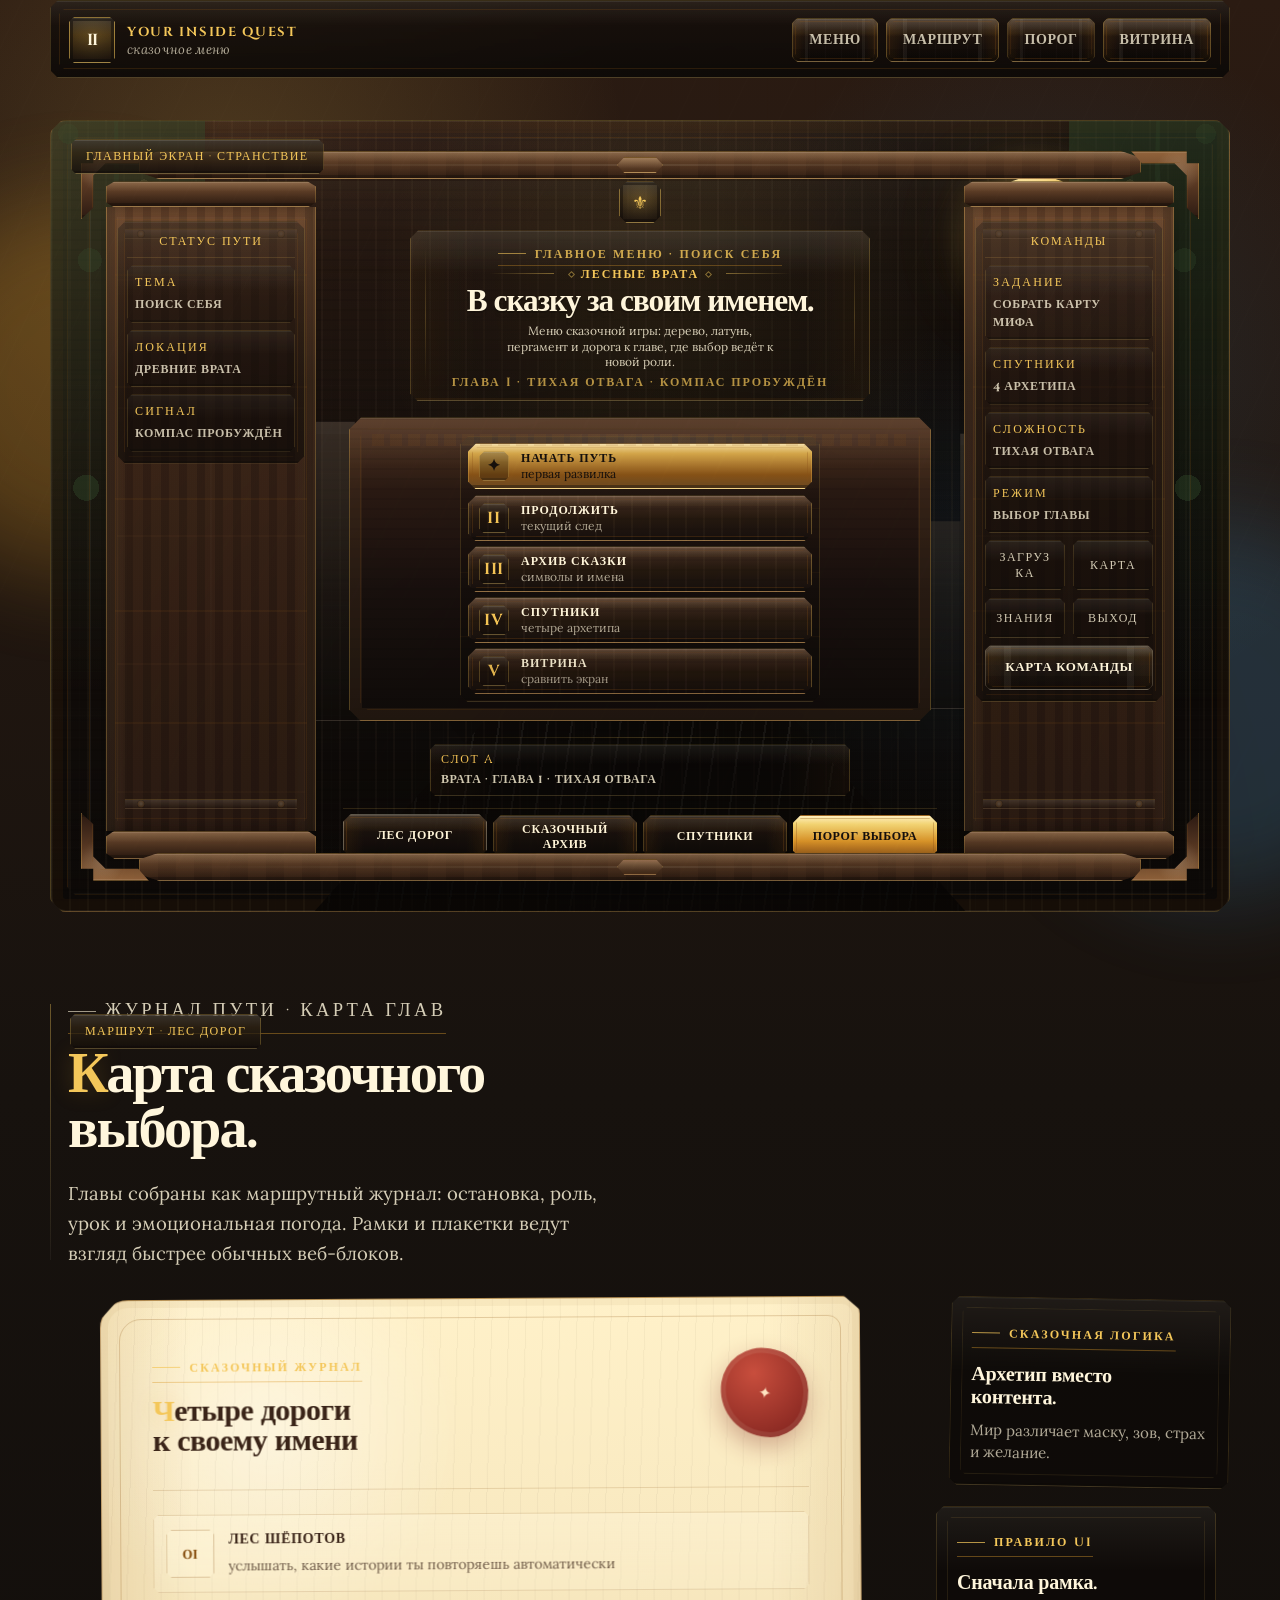
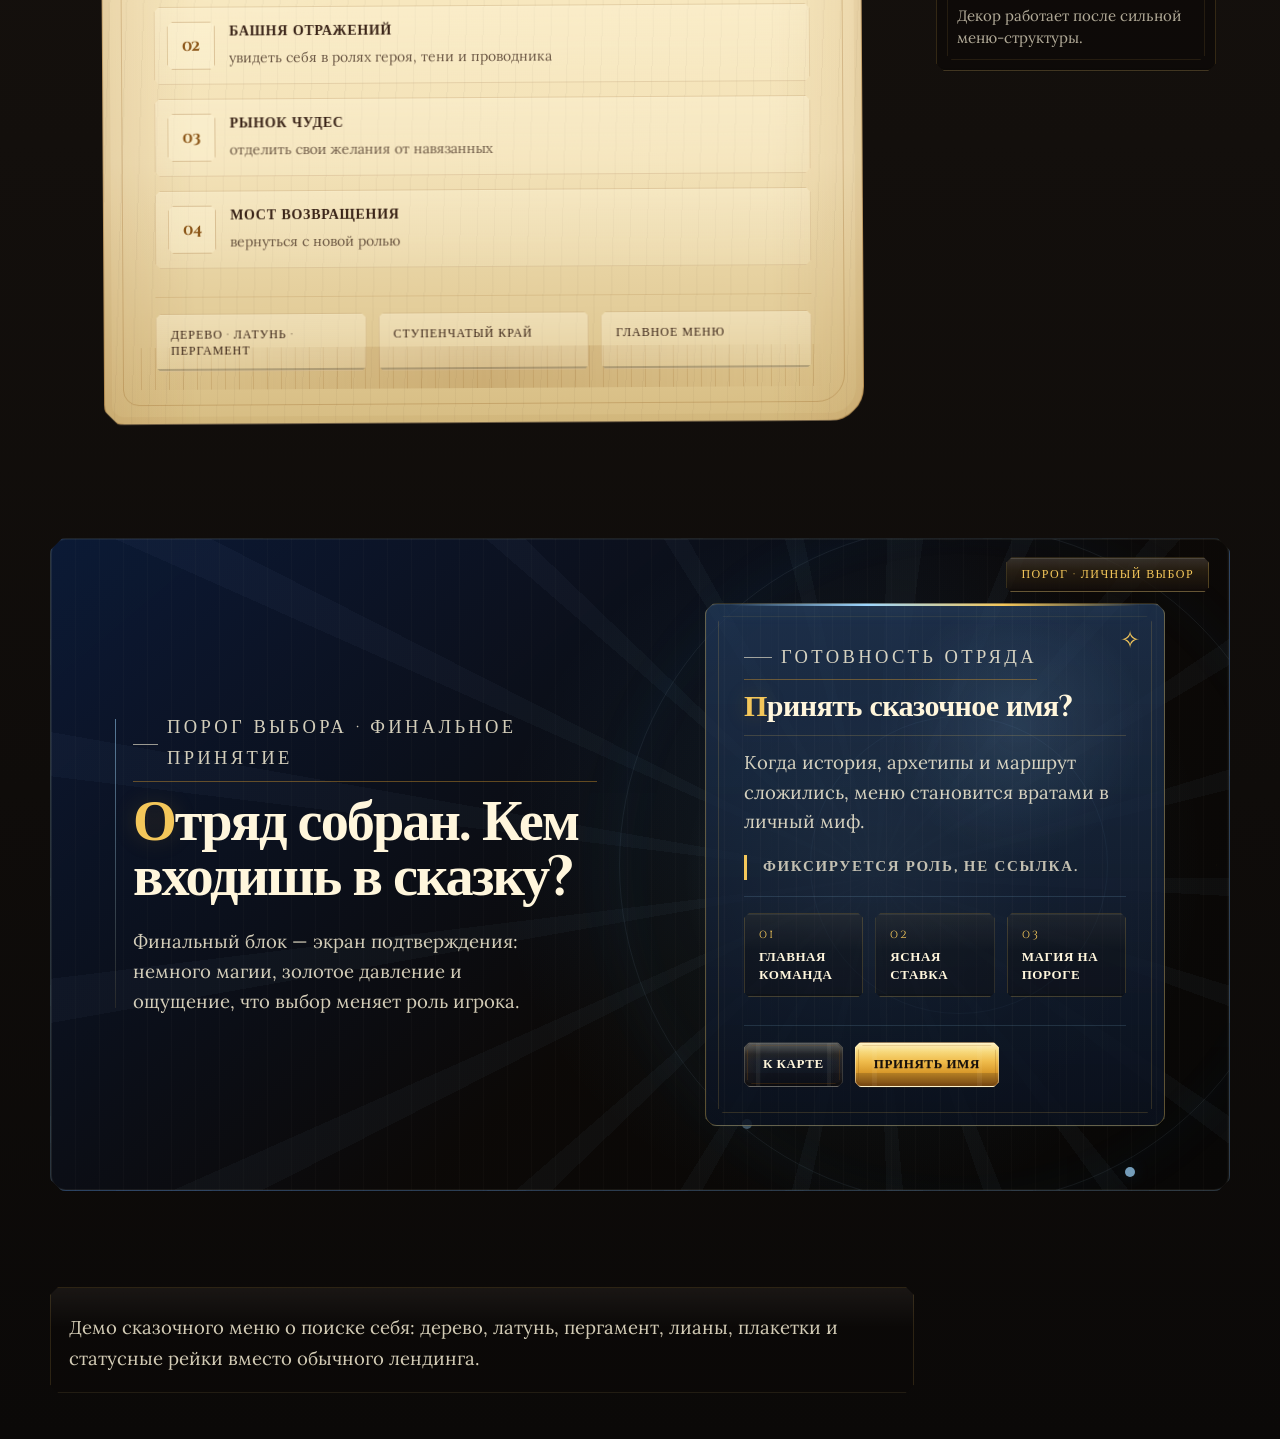
==== commit ec3471b8: "Add YIQ applied responsive contract layer" ====
--- a/fairy-journeys.html
+++ b/fairy-journeys.html
@@ -35,16 +35,16 @@
         <a href="#menu-shell">Меню</a>
         <a href="#trail-log">Маршрут</a>
         <a href="#final-threshold">Порог</a>
-        <a href="./fairy-journeys.html">Mirror</a>
+        <a href="./fairy-journeys.html">Витрина</a>
       </nav>
     </header>
 
     <main id="menu-shell" class="board-shell fairy-board">
       <section class="scene fairy-menu-scene" aria-labelledby="fairy-menu-title">
-        <div class="menu-stage homm2-main-menu-stage">
+        <div class="menu-stage menu-screen-shell homm2-main-menu-stage">
           <div class="scene-plaque scene-plaque-left">Главный экран · Странствие</div>
 
-          <div class="menu-backdrop" aria-hidden="true">
+          <div class="menu-backdrop menu-art-layer" aria-hidden="true">
             <span class="backdrop-moon"></span>
             <span class="backdrop-vines vine-left"></span>
             <span class="backdrop-vines vine-right"></span>
@@ -69,7 +69,7 @@
                 <div class="column-trim column-trim-top" aria-hidden="true"></div>
                 <div class="column-trim column-trim-bottom" aria-hidden="true"></div>
 
-                <div class="status-rail" aria-label="Статус похода">
+                <div class="status-rail menu-side-rail" aria-label="Статус похода">
                   <div class="status-rail-head">Статус пути</div>
                   <div class="status-box">
                     <span class="status-label">Тема</span>
@@ -111,7 +111,7 @@
               <div class="menu-plate-shell">
                 <div class="menu-plate-shadow" aria-hidden="true"></div>
                 <div class="menu-plate-body">
-                  <div class="game-menu-stack" role="navigation" aria-label="Главные игровые команды">
+                  <div class="game-menu-stack command-slab" role="navigation" aria-label="Главные игровые команды">
                     <a class="game-menu-button primary" href="#final-threshold">
                       <span class="game-menu-glyph">✦</span>
                       <span>
@@ -143,7 +143,7 @@
                     <a class="game-menu-button utility" href="./fairy-journeys.html">
                       <span class="game-menu-glyph">V</span>
                       <span>
-                        <strong>Mirror</strong>
+                        <strong>Витрина</strong>
                         <small>сравнить экран</small>
                       </span>
                     </a>
@@ -152,12 +152,12 @@
               </div>
 
               <div class="supporting-lore-strip">
-                <div class="save-slot-strip" aria-label="Текущий слот">
+                <div class="save-slot-strip menu-save-slot" aria-label="Текущий слот">
                   <span>Слот A</span>
                   <strong>врата · глава 1 · тихая отвага</strong>
                 </div>
 
-                <div class="menu-plaques" role="navigation" aria-label="Основные разделы путешествия">
+                <div class="menu-plaques menu-route-index" role="navigation" aria-label="Основные разделы путешествия">
                   <a class="menu-plaque active" href="#trail-log">
                     <span class="plaque-index">I</span>
                     <strong>Лес дорог</strong>
@@ -189,7 +189,7 @@
                 <div class="column-trim column-trim-top" aria-hidden="true"></div>
                 <div class="column-trim column-trim-bottom" aria-hidden="true"></div>
 
-                <div class="command-rail-shell" aria-label="Командная рейка">
+                <div class="command-rail-shell menu-side-rail" aria-label="Командная рейка">
                   <div class="command-rail-head">Команды</div>
                   <div class="command-entry">
                     <span>Задание</span>
--- a/css/tokens.css
+++ b/css/tokens.css
@@ -126,7 +126,7 @@
   --ornament-gap: 14px;
 
   /* Heraldic Menu — menu plaques, crest frames, command depth */
-  --menu-plaque-height: 42px;
+  --menu-plaque-height: var(--tap-target-min);
   --menu-plaque-padding-x: 16px;
   --menu-plaque-border: 1px;
   --menu-plaque-inset: 2px;
@@ -151,6 +151,16 @@
   --measure-intro: 58ch;
   --measure-note: 30ch;
   --measure-ritual: 34ch;
+
+  /* Responsive contract floors */
+  --tap-target-min: 44px;
+  --tap-target-compact: 40px;
+  --label-legible-min: 12px;
+  --fold-safe-gap: var(--space-5);
+  --first-screen-menu: 100svh;
+  --first-screen-dossier: 100svh;
+  --first-screen-ritual: 100svh;
+  --first-screen-route-board: 100svh;
 
   /* ==========================================================================
      LAYER 3 — SEMANTIC TOKENS
@@ -251,7 +261,7 @@
 
 @media (max-width: 560px) {
   :root {
-    --page:      min(100vw - 20px, 1180px);
+    --page:      min(1180px, calc(100vw - 20px));
     --radius-xl: 16px;
     --radius-lg: 12px;
   }
@@ -259,6 +269,6 @@
 
 @media (max-width: 380px) {
   :root {
-    --page: min(100vw - 16px, 1180px);
+    --page: min(1180px, calc(100vw - 16px));
   }
 }
--- a/css/components.css
+++ b/css/components.css
@@ -15,7 +15,10 @@
 * { box-sizing: border-box; }
 *::before,
 *::after { box-sizing: border-box; }
-html { scroll-behavior: smooth; }
+html {
+  scroll-behavior: smooth;
+  background: #0b0908;
+}
 
 @media (prefers-reduced-motion: reduce) {
   html { scroll-behavior: auto; }
@@ -538,7 +541,7 @@
 }
 .archive-label {
   color: var(--accent-value-mute);
-  font-size: 10px;
+  font-size: var(--label-legible-min);
   border-color: rgb(var(--gold-700) / 0.34);
 }
 .wax-seal {
@@ -674,6 +677,7 @@
   position: relative;
   isolation: isolate;
   overflow: hidden;
+  min-height: var(--tap-target-min);
   font-family: var(--font-display);
   font-size: var(--text-caption);
   font-weight: 700;
@@ -827,7 +831,7 @@
   padding: 0 4px 10px;
   border-bottom: 1px solid rgb(var(--gold-300) / 0.14);
   font-family: var(--font-display);
-  font-size: 10px;
+  font-size: var(--label-legible-min);
   letter-spacing: 0.16em;
   text-transform: uppercase;
   color: var(--accent-value);
@@ -908,7 +912,7 @@
     inset 0 -2px 0 rgb(var(--ink-950) / 0.28),
     0 8px 0 rgb(var(--ink-950) / 0.12);
   font-family: var(--font-display);
-  font-size: 11px;
+  font-size: var(--label-legible-min);
   letter-spacing: 0.12em;
   text-transform: uppercase;
   color: var(--accent-value);
@@ -942,7 +946,7 @@
   display: block;
   margin-bottom: 6px;
   font-family: var(--font-display);
-  font-size: 10px;
+  font-size: var(--label-legible-min);
   letter-spacing: var(--tracking-eyebrow);
   text-transform: uppercase;
   color: var(--accent-value);
@@ -968,7 +972,7 @@
 
 .dossier-ledger-strip span {
   font-family: var(--font-display);
-  font-size: 11px;
+  font-size: var(--label-legible-min);
   line-height: 1.35;
   letter-spacing: 0.08em;
   text-transform: uppercase;
@@ -983,6 +987,83 @@
   margin-top: var(--space-4);
   padding-top: var(--space-4);
   border-top: 1px solid rgb(var(--mana-200) / 0.14);
+}
+
+/* --------------------------------------------------------------------------
+   Responsive contract hooks
+   --------------------------------------------------------------------------
+   System floors for recipe-like screens. Page-local CSS may arrange recipe
+   parts, but should not lower tap targets or label legibility to solve layout
+   pressure.
+   -------------------------------------------------------------------------- */
+
+.menu-screen-shell,
+.menu-frame-shell,
+.menu-center-mount,
+.menu-plate-shell,
+.menu-plate-body,
+.menu-side-rail,
+.command-slab,
+.menu-save-slot,
+.menu-route-index {
+  min-width: 0;
+  max-width: 100%;
+}
+
+.menu-screen-shell {
+  --recipe-first-screen-budget: var(--first-screen-menu);
+  --recipe-primary-visible: ".command-slab";
+  --recipe-secondary-visible: ".menu-save-slot";
+  --recipe-collapse-order: "art route-index rails save-slot command-slab";
+}
+
+.menu-side-rail { --recipe-collapse-rank: 3; }
+.command-slab  { --recipe-collapse-rank: 5; }
+.menu-save-slot { --recipe-collapse-rank: 4; }
+.menu-route-index { --recipe-collapse-rank: 2; }
+.menu-art-layer { --recipe-collapse-rank: 1; }
+
+.command-slab :is(a, button, [role="button"]),
+.menu-route-index :is(a, button, [role="button"]),
+.archive-rail :is(a, button, [role="button"]),
+.ritual-panel :is(a, button, [role="button"]) {
+  min-height: var(--tap-target-min);
+}
+
+.menu-route-index,
+.archive-rail,
+.ritual-panel,
+.parchment-object {
+  --recipe-label-floor: var(--label-legible-min);
+}
+
+.parchment-object {
+  --recipe-first-screen-budget: var(--first-screen-dossier);
+  --recipe-collapse-order: "notes side-matter metadata archive-rail parchment";
+}
+
+.ritual-panel {
+  --recipe-first-screen-budget: var(--first-screen-ritual);
+  --recipe-collapse-order: "aura protocol ledger copy actions";
+}
+
+.menu-route-index {
+  --recipe-first-screen-budget: var(--first-screen-route-board);
+  --recipe-collapse-order: "annotations filters progress secondary-routes current-next";
+}
+
+@media (max-width: 560px) {
+  .menu-side-rail { opacity: 0.86; }
+
+  .command-slab :is(a, button, [role="button"]),
+  .ritual-panel :is(a, button, [role="button"]) {
+    min-height: var(--tap-target-min);
+  }
+
+  .menu-route-index :is(a, button, [role="button"]),
+  .archive-rail :is(a, button, [role="button"]) {
+    min-height: var(--tap-target-compact);
+  }
 }
 
 /* ==========================================================================
@@ -1047,16 +1128,16 @@
   .ambient { display: none; }
   .site-header { gap: var(--space-3); padding-bottom: 6px; }
   .brand-mark { gap: 10px; }
-  .brand-mark strong { font-size: 11px; letter-spacing: 0.1em; }
+  .brand-mark strong { font-size: var(--label-legible-min); letter-spacing: 0.1em; }
   .brand-mark em     { font-size: 12px; }
   .brand-sigil       { width: 36px; height: 36px; }
   .scene-nav { gap: 5px; padding-bottom: 3px; }
   .scene-nav a {
     flex: 0 0 auto;
-    min-height: 34px;
-    padding: 6px 8px 7px;
-    font-size: 11px;
-    letter-spacing: 0.02em;
+    min-height: var(--tap-target-compact);
+    padding: 7px 10px 8px;
+    font-size: 12px;
+    letter-spacing: 0.025em;
   }
   .scene             { padding: 16px 0 38px; }
   .hero-frame,
@@ -1076,7 +1157,7 @@
     gap: 7px;
     margin-bottom: 10px;
     padding-bottom: 5px;
-    font-size: 10px;
+    font-size: var(--label-legible-min);
     letter-spacing: 0.12em;
   }
   .eyebrow::before,
@@ -1139,10 +1220,10 @@
   .archive-rail { gap: 8px; padding: 14px 12px; }
   .archive-rail-head { padding: 0 3px 8px; }
   .archive-rail-item { grid-template-columns: 30px 1fr; gap: 8px; padding: 9px 8px; }
-  .archive-rail-item span { font-size: 11px; }
+  .archive-rail-item span { font-size: var(--label-legible-min); }
   .archive-rail-item strong {
     max-width: none;
-    font-size: 11px;
+    font-size: var(--label-legible-min);
     line-height: 1.28;
     letter-spacing: 0.04em;
   }
@@ -1175,16 +1256,16 @@
 
 @media (max-width: 400px) {
   .scene-nav a {
-    padding: 6px 7px 7px;
-    font-size: 10px;
+    padding: 7px 9px 8px;
+    font-size: 12px;
     letter-spacing: 0.015em;
   }
 }
 
 @media (max-width: 380px) {
   .scene-nav a {
-    padding: 6px 6px 7px;
-    font-size: 10px;
+    padding: 7px 8px 8px;
+    font-size: 12px;
     letter-spacing: 0.01em;
   }
   h1 { font-size: clamp(34px, 12vw, 44px); }
--- a/css/fairy-journeys.css
+++ b/css/fairy-journeys.css
@@ -221,7 +221,7 @@
   padding: 0 4px 10px;
   border-bottom: 1px solid rgb(var(--gold-300) / 0.14);
   font-family: var(--font-display);
-  font-size: 10px;
+  font-size: var(--label-legible-min);
   letter-spacing: 0.16em;
   text-transform: uppercase;
   color: var(--accent-value);
@@ -245,7 +245,7 @@
   display: block;
   margin-bottom: 6px;
   font-family: var(--font-display);
-  font-size: 10px;
+  font-size: var(--label-legible-min);
   letter-spacing: var(--tracking-eyebrow);
   text-transform: uppercase;
   color: var(--accent-value);
@@ -269,7 +269,7 @@
 }
 
 .mini-command {
-  min-height: 36px;
+  min-height: var(--tap-target-compact);
   padding: 8px 10px;
   border: 1px solid rgb(var(--gold-300) / 0.18);
   clip-path: var(--shape-interactive);
@@ -278,7 +278,7 @@
     rgb(var(--ink-950) / 0.22);
   color: var(--ink-on-night-soft);
   font-family: var(--font-display);
-  font-size: 11px;
+  font-size: var(--label-legible-min);
   letter-spacing: 0.12em;
   text-transform: uppercase;
   box-shadow:
@@ -581,7 +581,7 @@
 
 .save-slot-strip span {
   font-family: var(--font-display);
-  font-size: 10px;
+  font-size: var(--label-legible-min);
   letter-spacing: 0.14em;
   text-transform: uppercase;
   color: var(--accent-value);
@@ -833,7 +833,7 @@
   }
 
   .game-menu-button strong {
-    font-size: 11px;
+    font-size: var(--label-legible-min);
   }
 
   .game-menu-button small {
@@ -846,7 +846,7 @@
   }
 
   .save-slot-strip strong {
-    font-size: 11px;
+    font-size: var(--label-legible-min);
   }
 
   .menu-crest {
@@ -867,8 +867,8 @@
   }
 
   .mini-command {
-    min-height: 34px;
-    font-size: 10px;
+    min-height: var(--tap-target-compact);
+    font-size: var(--label-legible-min);
     letter-spacing: 0.1em;
   }
 
@@ -885,7 +885,7 @@
   }
 
   .menu-plaque strong {
-    font-size: 11px;
+    font-size: var(--label-legible-min);
   }
 
   .menu-plaque small {
@@ -914,11 +914,16 @@
 }
 
 /* ==========================================================================
-   HoMM2 main menu escalation pass
+   HoMM2 main menu composition
+   --------------------------------------------------------------------------
+   Uses shared responsive contract hooks from components.css. This file owns
+   the Fairy page composition, decorative frame, and breakpoint-specific
+   downgrade choices after the system tap/label floors are satisfied.
    ========================================================================== */
 
 .homm2-main-menu-stage {
   display: block;
+  --fairy-menu-label-floor: var(--label-legible-min);
   padding: clamp(18px, 2.4vw, 26px);
 }
 
@@ -1362,7 +1367,7 @@
 .homm2-main-menu-stage .plaque-ribbon strong,
 .homm2-main-menu-stage .plaque-inscription {
   font-family: var(--font-display);
-  font-size: 10px;
+  font-size: var(--fairy-menu-label-floor);
   font-weight: 700;
   letter-spacing: 0.16em;
   line-height: 1.35;
@@ -1424,7 +1429,7 @@
 
 .homm2-main-menu-stage .game-menu-button small {
   margin-top: 1px;
-  font-size: 11px;
+  font-size: var(--fairy-menu-label-floor);
   line-height: 1.24;
 }
 
@@ -1487,12 +1492,12 @@
 }
 
 .homm2-main-menu-stage .menu-plaque strong {
-  font-size: 11px;
+  font-size: var(--fairy-menu-label-floor);
   line-height: 1.24;
 }
 
 .homm2-main-menu-stage .menu-plaque small {
-  font-size: 11px;
+  font-size: var(--fairy-menu-label-floor);
   line-height: 1.24;
 }
 
@@ -1713,7 +1718,7 @@
   .homm2-main-menu-stage .status-box strong,
   .homm2-main-menu-stage .command-entry strong,
   .homm2-main-menu-stage .mini-command {
-    font-size: 11px;
+    font-size: var(--fairy-menu-label-floor);
     letter-spacing: 0.035em;
   }
 
@@ -1822,7 +1827,7 @@
   }
 
   .homm2-main-menu-stage .plaque-inscription {
-    font-size: 9px;
+    font-size: var(--fairy-menu-label-floor);
     letter-spacing: 0.12em;
   }
 }
@@ -1928,14 +1933,14 @@
 
   .homm2-main-menu-stage .game-menu-button small {
     max-width: 100%;
-    font-size: 11px;
+    font-size: var(--fairy-menu-label-floor);
     line-height: 1.36;
     white-space: normal;
     overflow-wrap: normal;
   }
 
   .homm2-main-menu-stage .save-slot-strip strong {
-    font-size: 11px;
+    font-size: var(--fairy-menu-label-floor);
   }
 
   .homm2-main-menu-stage .menu-plaques {
@@ -1957,7 +1962,7 @@
   }
 
   .homm2-main-menu-stage .menu-plaque strong {
-    font-size: 10px;
+    font-size: var(--fairy-menu-label-floor);
     line-height: 1.28;
   }
 
@@ -1982,12 +1987,12 @@
 
   .homm2-main-menu-stage .status-label {
     margin-bottom: 4px;
-    font-size: 9px;
+    font-size: var(--fairy-menu-label-floor);
     letter-spacing: 0.12em;
   }
 
   .homm2-main-menu-stage .status-box strong {
-    font-size: 10px;
+    font-size: var(--fairy-menu-label-floor);
     line-height: 1.32;
     letter-spacing: 0.035em;
   }
@@ -2002,3 +2007,287 @@
     letter-spacing: 0.05em;
   }
 }
+
+/* Emergency desktop stabilization: keep the HoMM2 shell intentional instead of
+   forcing a clipped, over-tall first screen after the selective sync. */
+@media (min-width: 921px) {
+  .fairy-menu-scene {
+    min-height: auto;
+    padding-top: clamp(16px, 2vw, 24px);
+    padding-bottom: clamp(36px, 5vw, 56px);
+  }
+
+  .homm2-main-menu-stage {
+    padding: clamp(16px, 1.8vw, 22px);
+    min-height: auto;
+  }
+
+  .homm2-main-menu-stage .menu-frame-shell {
+    grid-template-columns: minmax(180px, 220px) minmax(0, 640px) minmax(180px, 220px);
+    gap: clamp(14px, 1.8vw, 22px);
+    min-height: auto;
+    padding: clamp(34px, 3vw, 40px) clamp(18px, 2.2vw, 28px) clamp(24px, 2.4vw, 30px);
+    overflow: visible;
+    contain: none;
+  }
+
+  .homm2-main-menu-stage .menu-frame-shell::after {
+    inset-inline: clamp(44px, 6vw, 72px);
+  }
+
+  .homm2-main-menu-stage .side-column,
+  .homm2-main-menu-stage .menu-center-mount {
+    min-height: auto;
+  }
+
+  .homm2-main-menu-stage .menu-center-mount {
+    max-width: 640px;
+    gap: 10px;
+  }
+
+  .homm2-main-menu-stage .center-top-cartouche {
+    gap: 7px;
+  }
+
+  .homm2-main-menu-stage .menu-crest {
+    width: 42px;
+    height: 42px;
+    font-size: 18px;
+  }
+
+  .homm2-main-menu-stage .menu-title-cartouche {
+    width: min(100%, 460px);
+    padding: 7px 14px 10px;
+  }
+
+  .homm2-main-menu-stage .menu-title-cartouche h1 {
+    max-width: 19ch;
+    font-size: clamp(28px, 2.45vw, 34px);
+    line-height: 0.98;
+  }
+
+  .homm2-main-menu-stage .menu-title-cartouche .lead {
+    max-width: 39ch;
+    font-size: clamp(12px, 0.88vw, 13px);
+    line-height: 1.32;
+  }
+
+  .homm2-main-menu-stage .plaque-inscription,
+  .homm2-main-menu-stage .plaque-ribbon strong {
+    font-size: var(--fairy-menu-label-floor);
+  }
+
+  .homm2-main-menu-stage .menu-plate-shell {
+    padding: 6px;
+  }
+
+  .homm2-main-menu-stage .menu-plate-body {
+    padding: clamp(14px, 1.6vw, 18px);
+  }
+
+  .homm2-main-menu-stage .game-menu-stack {
+    width: min(100%, 360px);
+    gap: 5px;
+    padding: 7px;
+  }
+
+  .homm2-main-menu-stage .game-menu-button {
+    min-height: 46px;
+    grid-template-columns: 32px minmax(0, 1fr);
+    padding: 6px 10px;
+  }
+
+  .homm2-main-menu-stage .game-menu-glyph {
+    width: 30px;
+    height: 30px;
+  }
+
+  .homm2-main-menu-stage .supporting-lore-strip {
+    gap: 6px;
+  }
+
+  .homm2-main-menu-stage .menu-plaques {
+    grid-template-columns: repeat(4, minmax(0, 1fr));
+    gap: 6px;
+    margin-top: 6px;
+    padding-top: 6px;
+  }
+
+  .homm2-main-menu-stage .menu-plaque {
+    grid-template-columns: 1fr;
+    padding: 6px 8px;
+    text-align: center;
+  }
+
+  .homm2-main-menu-stage .menu-plaque .plaque-index {
+    display: none;
+  }
+
+  .homm2-main-menu-stage .menu-plaque small {
+    display: none;
+  }
+
+  .homm2-main-menu-stage .save-slot-strip {
+    padding: 6px 10px;
+  }
+
+  .homm2-main-menu-stage .status-rail,
+  .homm2-main-menu-stage .command-rail-shell {
+    min-height: auto;
+    gap: 7px;
+    padding: 11px 9px;
+  }
+
+  .homm2-main-menu-stage .status-box,
+  .homm2-main-menu-stage .command-entry {
+    padding: 8px 7px;
+  }
+}
+
+@media (min-width: 921px) and (max-height: 820px) {
+  .homm2-main-menu-stage .supporting-lore-strip {
+    display: none;
+  }
+
+  .homm2-main-menu-stage .menu-frame-shell {
+    align-items: start;
+  }
+
+  .homm2-main-menu-stage .side-column {
+    align-self: stretch;
+  }
+}
+
+/* Pass 1 compact fold: keep the HoMM2 shell, but make mobile read as a menu
+   first. Route index is deferred below mobile's first decision moment. */
+
+@media (max-width: 560px) {
+  .homm2-main-menu-stage {
+    padding: 12px;
+  }
+
+  .homm2-main-menu-stage .menu-frame-shell {
+    padding-top: 28px;
+    gap: 10px;
+  }
+
+  .homm2-main-menu-stage .center-top-cartouche {
+    gap: 6px;
+  }
+
+  .homm2-main-menu-stage .menu-crest {
+    width: 38px;
+    height: 38px;
+    font-size: 16px;
+  }
+
+  .homm2-main-menu-stage .menu-title-cartouche {
+    padding: 8px 12px 10px;
+  }
+
+  .homm2-main-menu-stage .menu-title-cartouche .eyebrow,
+  .homm2-main-menu-stage .plaque-ribbon {
+    display: none;
+  }
+
+  .homm2-main-menu-stage .menu-title-cartouche h1 {
+    max-width: 13ch;
+    margin-bottom: 6px;
+    font-size: clamp(28px, 8.6vw, 36px);
+    line-height: 1;
+  }
+
+  .homm2-main-menu-stage .menu-title-cartouche .lead {
+    font-size: 13px;
+    line-height: 1.34;
+  }
+
+  .homm2-main-menu-stage .plaque-inscription {
+    display: none;
+  }
+
+  .homm2-main-menu-stage .menu-plate-shell {
+    padding: 3px;
+  }
+
+  .homm2-main-menu-stage .menu-plate-body {
+    padding: 12px;
+  }
+
+  .homm2-main-menu-stage .game-menu-stack {
+    width: 100%;
+    gap: 6px;
+    padding: 6px;
+  }
+
+  .homm2-main-menu-stage .game-menu-button {
+    grid-template-columns: 32px minmax(0, 1fr);
+    gap: 8px;
+    min-height: 48px;
+    padding: 8px 9px;
+  }
+
+  .homm2-main-menu-stage .game-menu-button.primary {
+    grid-template-columns: 34px minmax(0, 1fr);
+    min-height: 56px;
+    padding: 9px;
+  }
+
+  .homm2-main-menu-stage .game-menu-glyph {
+    width: 32px;
+    height: 32px;
+  }
+
+  .homm2-main-menu-stage .game-menu-button:not(.primary) small {
+    display: none;
+  }
+
+  .homm2-main-menu-stage .game-menu-button strong,
+  .homm2-main-menu-stage .game-menu-button.primary strong {
+    font-size: 12px;
+    line-height: 1.24;
+  }
+
+  .homm2-main-menu-stage .game-menu-button.primary small {
+    font-size: var(--fairy-menu-label-floor);
+    line-height: 1.25;
+  }
+
+  .homm2-main-menu-stage .supporting-lore-strip {
+    gap: 8px;
+  }
+
+  .homm2-main-menu-stage .save-slot-strip {
+    padding: 8px 10px;
+  }
+
+  .homm2-main-menu-stage .menu-plaques {
+    display: none;
+  }
+
+  .homm2-main-menu-stage .status-rail,
+  .homm2-main-menu-stage .command-rail-shell {
+    gap: 7px;
+    padding: 10px 9px;
+  }
+
+  .homm2-main-menu-stage .status-box strong {
+    font-size: var(--fairy-menu-label-floor);
+  }
+
+  .homm2-main-menu-stage .mini-command {
+    min-height: 42px;
+    font-size: 12px;
+  }
+}
+
+@media (max-width: 380px) {
+  .homm2-main-menu-stage .menu-title-cartouche .lead {
+    display: none;
+  }
+
+  .homm2-main-menu-stage .menu-title-cartouche h1 {
+    max-width: 12ch;
+    font-size: clamp(27px, 8.2vw, 32px);
+  }
+}
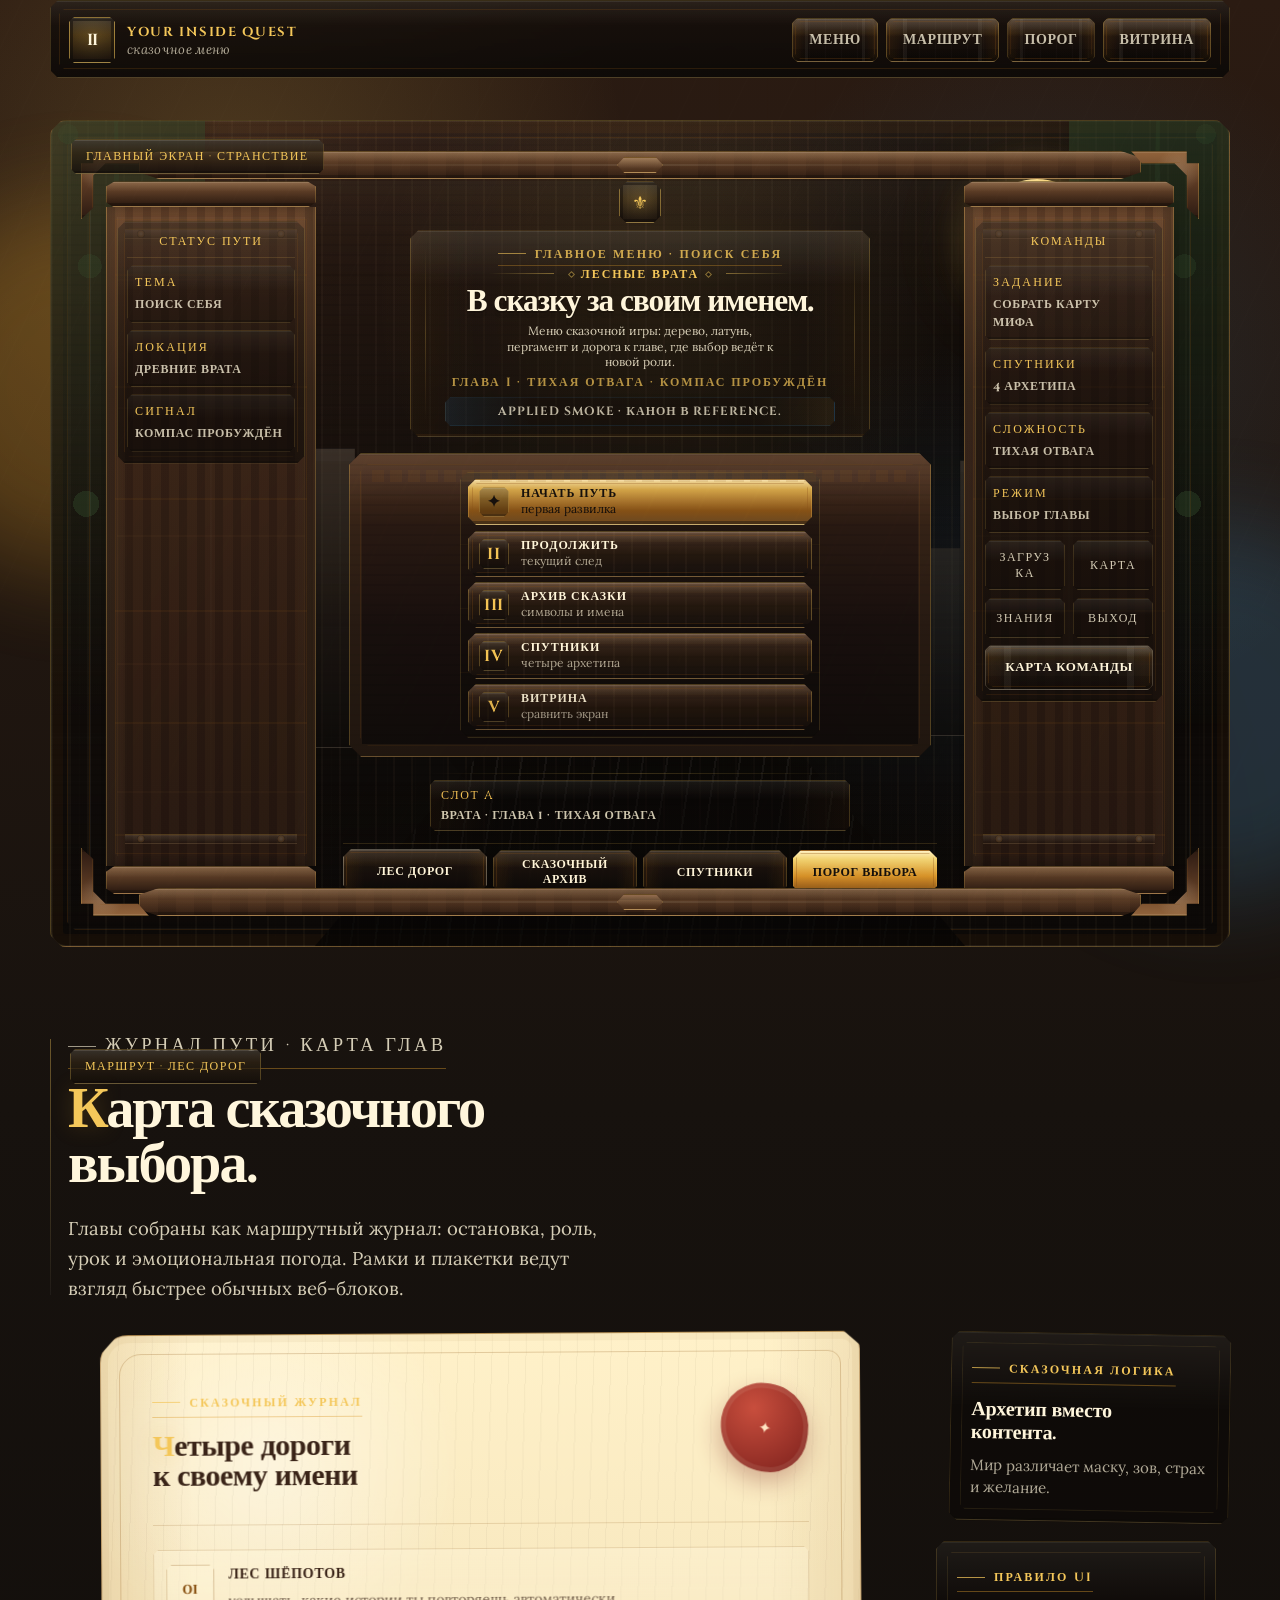
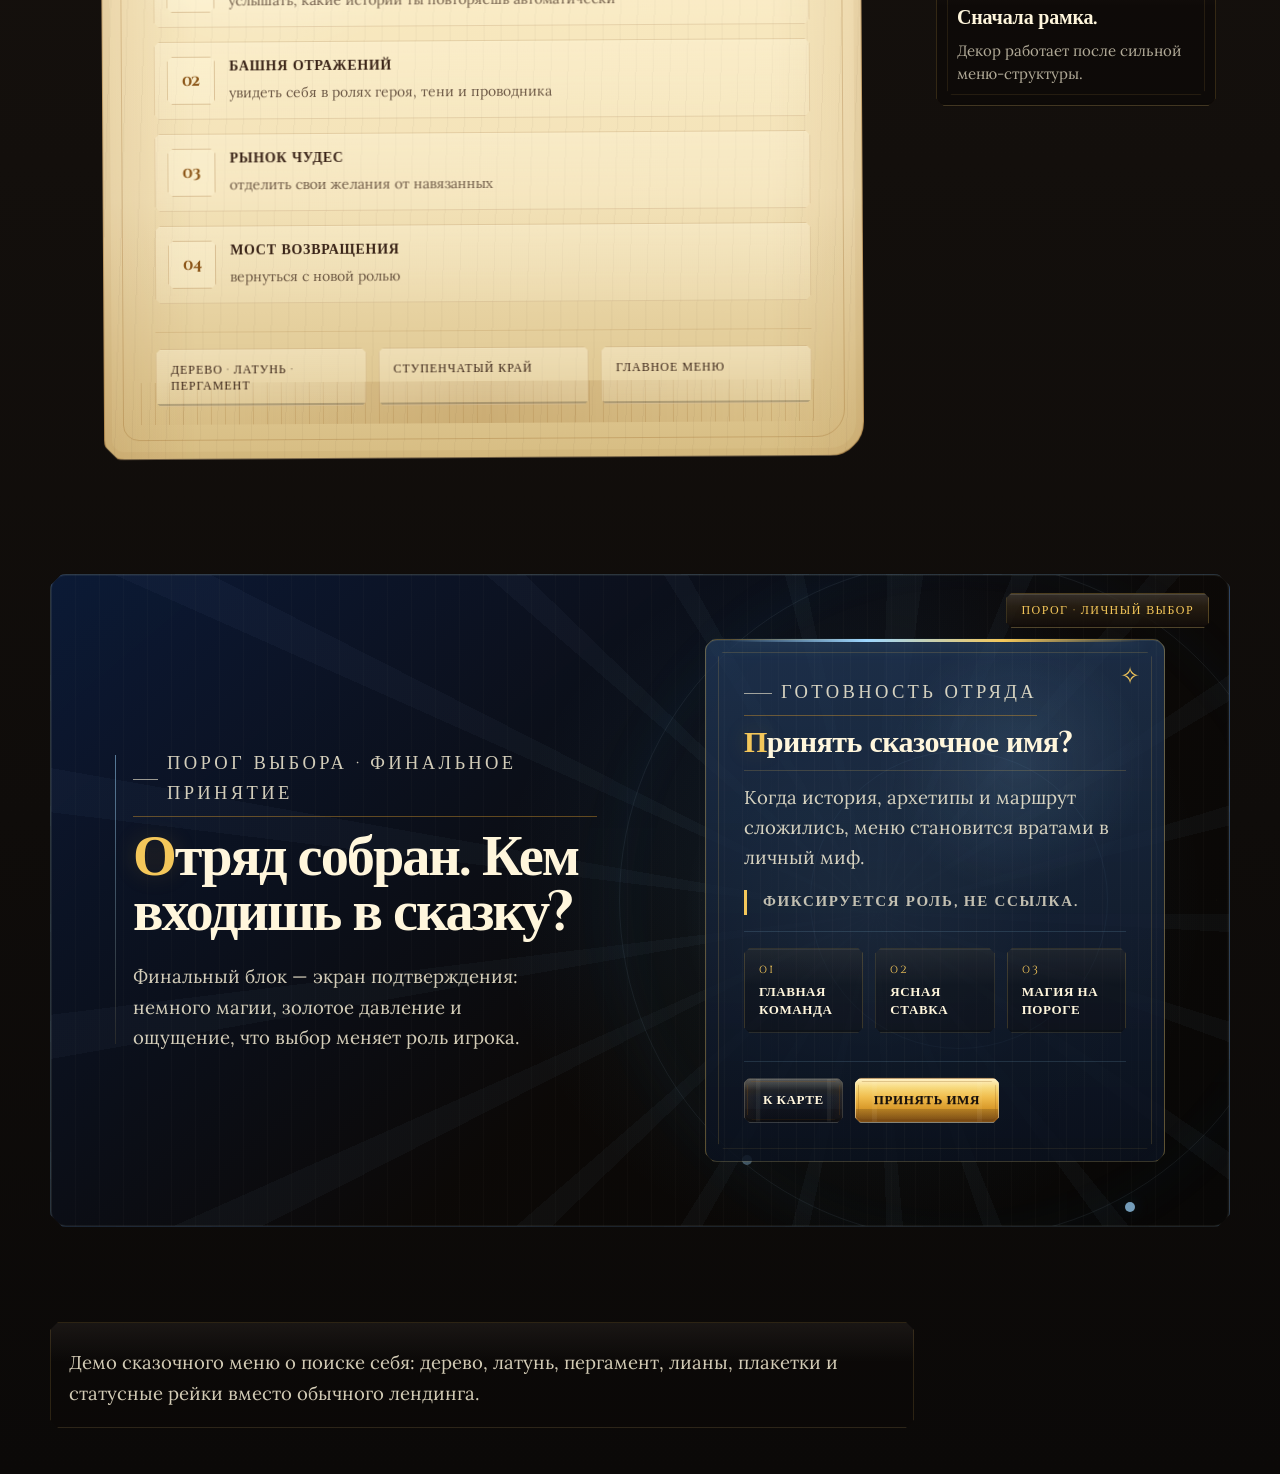
==== commit b45521eb: "Document YIQ reconciliation boundary" ====
--- a/fairy-journeys.html
+++ b/fairy-journeys.html
@@ -105,6 +105,9 @@
                     Меню сказочной игры: дерево, латунь, пергамент и дорога к главе, где выбор ведёт к новой роли.
                   </p>
                   <p class="plaque-inscription">глава I · тихая отвага · компас пробуждён</p>
+                  <p class="applied-boundary-strip">
+                    Applied smoke · канон в reference.
+                  </p>
                 </div>
               </div>
 
--- a/css/fairy-journeys.css
+++ b/css/fairy-journeys.css
@@ -1391,6 +1391,25 @@
   color: rgb(var(--gold-300) / 0.72);
 }
 
+.homm2-main-menu-stage .applied-boundary-strip {
+  width: min(100%, 390px);
+  margin: 7px auto 0;
+  padding: 5px 8px;
+  border: 1px solid rgb(var(--mana-400) / 0.18);
+  clip-path: var(--shape-interactive);
+  background:
+    linear-gradient(90deg, rgb(var(--mana-400) / 0.11), transparent 22%, transparent 78%, rgb(var(--gold-300) / 0.08)),
+    rgb(var(--ink-950) / 0.18);
+  color: rgb(var(--parchment-50) / 0.72);
+  font-family: var(--font-display);
+  font-size: var(--fairy-menu-label-floor);
+  font-weight: 700;
+  letter-spacing: 0.08em;
+  line-height: 1.35;
+  overflow-wrap: anywhere;
+  text-transform: uppercase;
+}
+
 .homm2-main-menu-stage .game-menu-stack {
   width: min(100%, 388px);
   margin: 0 auto;
@@ -2206,6 +2225,13 @@
     display: none;
   }
 
+  .homm2-main-menu-stage .applied-boundary-strip {
+    margin-top: 6px;
+    padding: 4px 7px;
+    font-size: 10px;
+    letter-spacing: 0.05em;
+  }
+
   .homm2-main-menu-stage .menu-plate-shell {
     padding: 3px;
   }
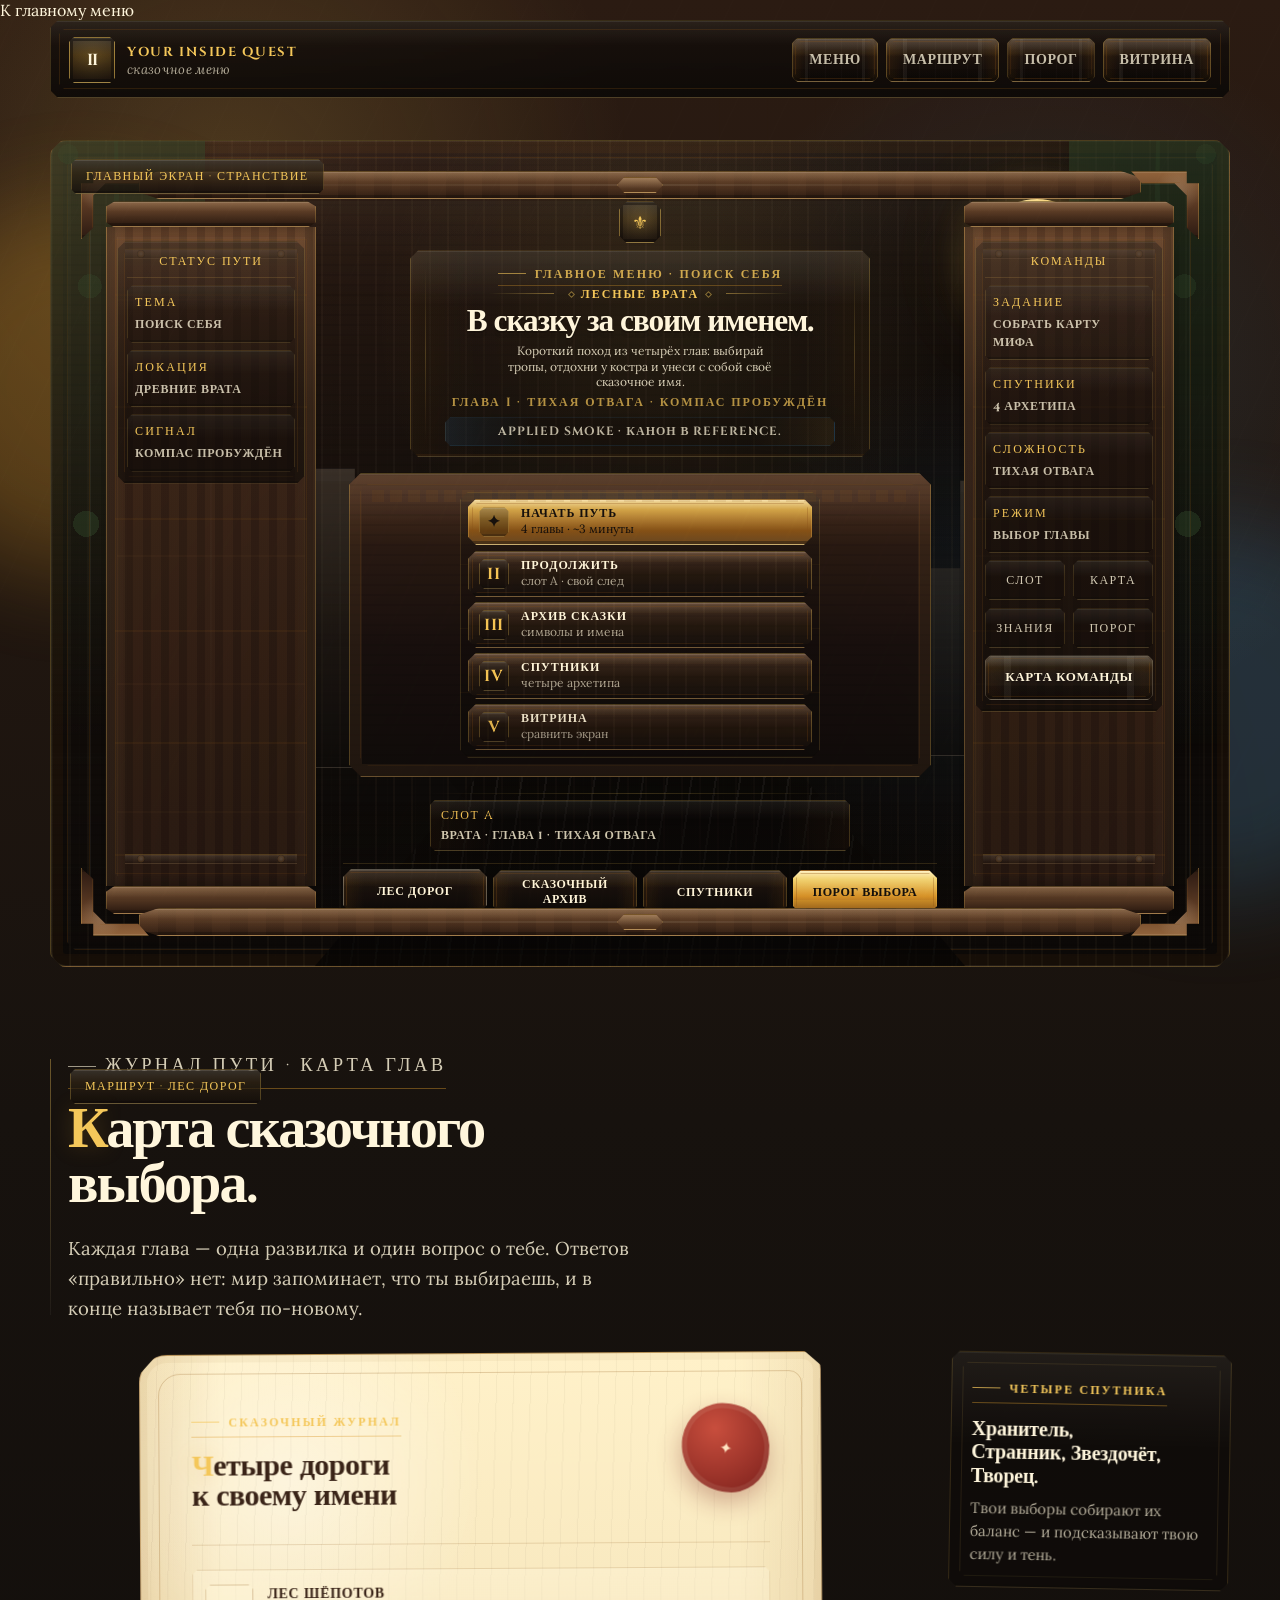
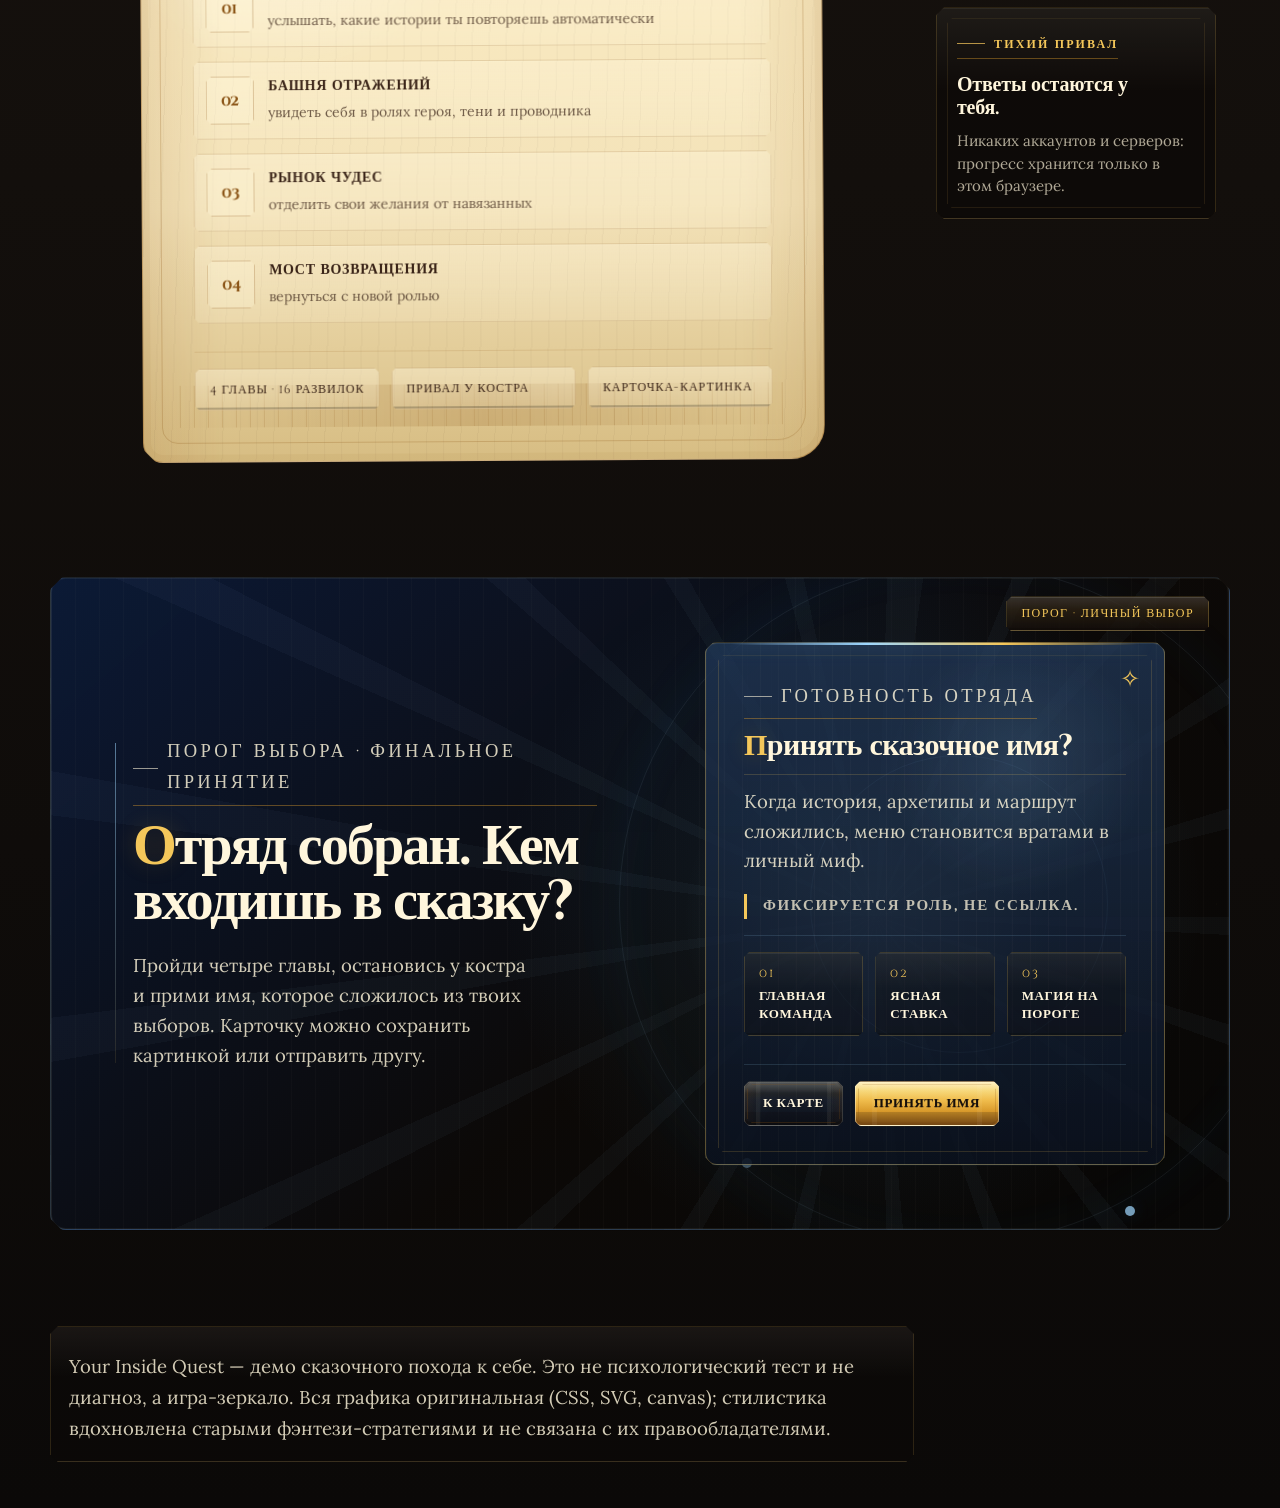
==== commit fc7248e9: "Wire journey into menu, add skip link, OG/meta tags and product-facing copy Co-Authored-By: Claude O" ====
--- a/fairy-journeys.html
+++ b/fairy-journeys.html
@@ -6,8 +6,23 @@
     <title>Your Inside Quest · Сказочные странствия</title>
     <meta
       name="description"
-      content="HOMM2-inspired menu-first demo about self-discovery through compact fairy-tale commands and chapter routes."
+      content="Сказочный поход к себе: четыре главы, привал у костра и карточка с твоим сказочным именем. Меню в духе старых фэнтези-стратегий."
     />
+    <meta name="theme-color" content="#17100c" />
+    <meta name="color-scheme" content="dark" />
+    <link rel="canonical" href="https://sdv-g-deploy.github.io/YourInsideQuest/fairy-journeys.html" />
+    <link rel="icon" href="./assets/favicon.svg" type="image/svg+xml" />
+    <meta property="og:type" content="website" />
+    <meta property="og:locale" content="ru_RU" />
+    <meta property="og:site_name" content="Your Inside Quest" />
+    <meta property="og:title" content="Your Inside Quest · Сказочные странствия" />
+    <meta property="og:description" content="Четыре главы, привал у костра и карточка с твоим сказочным именем. Около трёх минут." />
+    <meta property="og:url" content="https://sdv-g-deploy.github.io/YourInsideQuest/fairy-journeys.html" />
+    <meta property="og:image" content="https://sdv-g-deploy.github.io/YourInsideQuest/assets/og-image.png" />
+    <meta property="og:image:width" content="1200" />
+    <meta property="og:image:height" content="630" />
+    <meta property="og:image:alt" content="Латунная рамка с названием Your Inside Quest и четырьмя путями похода" />
+    <meta name="twitter:card" content="summary_large_image" />
     <link rel="preconnect" href="https://fonts.googleapis.com" />
     <link rel="preconnect" href="https://fonts.gstatic.com" crossorigin />
     <link
@@ -18,10 +33,12 @@
     <link rel="stylesheet" href="./css/components.css" />
     <link rel="stylesheet" href="./css/scenes.css" />
     <link rel="stylesheet" href="./css/fairy-journeys.css" />
+    <link rel="stylesheet" href="./css/journey.css" />
   </head>
   <body>
-    <div class="ambient ambient-gold"></div>
-    <div class="ambient ambient-mana"></div>
+    <a class="skip-link" href="#fairy-menu-title">К главному меню</a>
+    <div class="ambient ambient-gold" aria-hidden="true"></div>
+    <div class="ambient ambient-mana" aria-hidden="true"></div>
 
     <header class="site-header" aria-label="Сказочное меню">
       <a class="brand-mark" href="#menu-shell" aria-label="К главному меню">
@@ -100,9 +117,9 @@
                     <strong>Лесные врата</strong>
                     <span></span>
                   </div>
-                  <h1 id="fairy-menu-title">В сказку за своим именем.</h1>
+                  <h1 id="fairy-menu-title" tabindex="-1">В сказку за своим именем.</h1>
                   <p class="lead">
-                    Меню сказочной игры: дерево, латунь, пергамент и дорога к главе, где выбор ведёт к новой роли.
+                    Короткий поход из четырёх глав: выбирай тропы, отдохни у костра и унеси с собой своё сказочное имя.
                   </p>
                   <p class="plaque-inscription">глава I · тихая отвага · компас пробуждён</p>
                   <p class="applied-boundary-strip">
@@ -115,18 +132,18 @@
                 <div class="menu-plate-shadow" aria-hidden="true"></div>
                 <div class="menu-plate-body">
                   <div class="game-menu-stack command-slab" role="navigation" aria-label="Главные игровые команды">
-                    <a class="game-menu-button primary" href="#final-threshold">
+                    <a class="game-menu-button primary" href="#journey" data-journey="start">
                       <span class="game-menu-glyph">✦</span>
                       <span>
                         <strong>Начать путь</strong>
-                        <small>первая развилка</small>
-                      </span>
-                    </a>
-                    <a class="game-menu-button" href="#trail-log">
+                        <small>4 главы · ~3 минуты</small>
+                      </span>
+                    </a>
+                    <a class="game-menu-button" href="#journey" data-journey="resume">
                       <span class="game-menu-glyph">II</span>
                       <span>
                         <strong>Продолжить</strong>
-                        <small>текущий след</small>
+                        <small>слот A · свой след</small>
                       </span>
                     </a>
                     <a class="game-menu-button" href="#story-dossier">
@@ -211,12 +228,12 @@
                     <strong>выбор главы</strong>
                   </div>
                   <div class="mini-command-grid" aria-label="Быстрые команды">
-                    <button type="button" class="mini-command">загрузка</button>
-                    <button type="button" class="mini-command">карта</button>
-                    <button type="button" class="mini-command">знания</button>
-                    <button type="button" class="mini-command">выход</button>
-                  </div>
-                  <button type="button" class="btn btn-quiet rail-button">Карта команды</button>
+                    <button type="button" class="mini-command" data-journey="resume">слот</button>
+                    <button type="button" class="mini-command" data-scroll="#trail-log">карта</button>
+                    <button type="button" class="mini-command" data-scroll="#story-dossier">знания</button>
+                    <button type="button" class="mini-command" data-scroll="#final-threshold">порог</button>
+                  </div>
+                  <button type="button" class="btn btn-quiet rail-button" data-scroll="#trail-log">Карта команды</button>
                 </div>
               </div>
               <div class="column-foot" aria-hidden="true"></div>
@@ -231,8 +248,8 @@
           <p class="eyebrow">журнал пути · карта глав</p>
           <h2 id="trail-log-title">Карта сказочного выбора.</h2>
           <p>
-            Главы собраны как маршрутный журнал: остановка, роль, урок и эмоциональная погода.
-            Рамки и плакетки ведут взгляд быстрее обычных веб-блоков.
+            Каждая глава — одна развилка и один вопрос о тебе. Ответов «правильно» нет:
+            мир запоминает, что ты выбираешь, и в конце называет тебя по-новому.
           </p>
         </div>
 
@@ -277,23 +294,23 @@
               </div>
             </div>
 
-            <div class="dossier-ledger-strip" aria-label="Сигналы карты">
-              <span>дерево · латунь · пергамент</span>
-              <span>ступенчатый край</span>
-              <span>главное меню</span>
+            <div class="dossier-ledger-strip" aria-label="Что ждёт в походе">
+              <span>4 главы · 16 развилок</span>
+              <span>привал у костра</span>
+              <span>карточка-картинка</span>
             </div>
           </article>
 
           <aside class="story-panel">
             <div class="note-card high-note">
-              <p class="archive-label">Сказочная логика</p>
-              <strong>Архетип вместо контента.</strong>
-              <span>Мир различает маску, зов, страх и желание.</span>
+              <p class="archive-label">Четыре спутника</p>
+              <strong>Хранитель, Странник, Звездочёт, Творец.</strong>
+              <span>Твои выборы собирают их баланс — и подсказывают твою силу и тень.</span>
             </div>
             <div class="note-card low-note">
-              <p class="archive-label">Правило UI</p>
-              <strong>Сначала рамка.</strong>
-              <span>Декор работает после сильной меню-структуры.</span>
+              <p class="archive-label">Тихий привал</p>
+              <strong>Ответы остаются у тебя.</strong>
+              <span>Никаких аккаунтов и серверов: прогресс хранится только в этом браузере.</span>
             </div>
           </aside>
         </div>
@@ -310,8 +327,8 @@
             <p class="eyebrow">порог выбора · финальное принятие</p>
             <h2 id="threshold-title">Отряд собран. Кем входишь в сказку?</h2>
             <p>
-              Финальный блок — экран подтверждения: немного магии, золотое давление
-              и ощущение, что выбор меняет роль игрока.
+              Пройди четыре главы, остановись у костра и прими имя, которое сложилось
+              из твоих выборов. Карточку можно сохранить картинкой или отправить другу.
             </p>
           </div>
 
@@ -341,8 +358,8 @@
             </div>
 
             <div class="ceremony-actions">
-              <button type="button" class="btn btn-quiet">К карте</button>
-              <button type="button" class="btn btn-ceremonial">Принять имя</button>
+              <button type="button" class="btn btn-quiet" data-scroll="#trail-log">К карте</button>
+              <button type="button" class="btn btn-ceremonial" data-journey="start">Принять имя</button>
             </div>
           </div>
         </div>
@@ -351,11 +368,13 @@
 
     <footer class="board-footer">
       <p>
-        Демо сказочного меню о поиске себя: дерево, латунь, пергамент,
-        лианы, плакетки и статусные рейки вместо обычного лендинга.
+        Your Inside Quest — демо сказочного похода к себе. Это не психологический тест
+        и не диагноз, а игра-зеркало. Вся графика оригинальная (CSS, SVG, canvas);
+        стилистика вдохновлена старыми фэнтези-стратегиями и не связана с их правообладателями.
       </p>
     </footer>
 
-    <script src="./script.js"></script>
+    <script src="./script.js" defer></script>
+    <script src="./js/journey.js" defer></script>
   </body>
 </html>
--- a/css/fairy-journeys.css
+++ b/css/fairy-journeys.css
@@ -1888,6 +1888,149 @@
   }
 }
 
+/* Micro-pass: smooth the 920px boundary. The layout is intentionally stacked
+   below desktop, but tablet/small-desktop should still read as a compact menu
+   instead of a long inventory column. */
+@media (min-width: 561px) and (max-width: 920px) {
+  .homm2-main-menu-stage {
+    padding: 18px;
+  }
+
+  .homm2-main-menu-stage .menu-frame-shell {
+    gap: 14px;
+    padding-top: 40px;
+  }
+
+  .homm2-main-menu-stage .menu-center-mount {
+    max-width: 680px;
+    gap: 10px;
+  }
+
+  .homm2-main-menu-stage .center-top-cartouche {
+    gap: 7px;
+  }
+
+  .homm2-main-menu-stage .menu-crest {
+    width: 42px;
+    height: 42px;
+    font-size: 18px;
+  }
+
+  .homm2-main-menu-stage .menu-title-cartouche {
+    width: min(100%, 480px);
+    padding: 8px 14px 11px;
+  }
+
+  .homm2-main-menu-stage .menu-title-cartouche h1 {
+    max-width: 15ch;
+    margin-bottom: 5px;
+    font-size: clamp(30px, 5vw, 38px);
+    line-height: 1;
+  }
+
+  .homm2-main-menu-stage .menu-title-cartouche .lead {
+    font-size: 13px;
+    line-height: 1.34;
+  }
+
+  .homm2-main-menu-stage .plaque-ribbon {
+    margin-bottom: 3px;
+  }
+
+  .homm2-main-menu-stage .applied-boundary-strip {
+    margin-top: 6px;
+    padding-block: 4px;
+  }
+
+  .homm2-main-menu-stage .menu-plate-shell {
+    padding: 5px;
+  }
+
+  .homm2-main-menu-stage .menu-plate-body {
+    padding: 14px;
+  }
+
+  .homm2-main-menu-stage .game-menu-stack {
+    width: min(100%, 372px);
+    gap: 6px;
+    padding: 7px;
+  }
+
+  .homm2-main-menu-stage .game-menu-button {
+    grid-template-columns: 34px minmax(0, 1fr);
+    min-height: 54px;
+    padding: 8px 11px;
+  }
+
+  .homm2-main-menu-stage .game-menu-button.utility {
+    min-height: 50px;
+  }
+
+  .homm2-main-menu-stage .game-menu-glyph {
+    width: 34px;
+    height: 34px;
+  }
+
+  .homm2-main-menu-stage .menu-plaques {
+    grid-template-columns: repeat(2, minmax(0, 1fr));
+    gap: 7px;
+    width: min(100%, 640px);
+    margin-top: 8px;
+    padding-top: 8px;
+  }
+
+  .homm2-main-menu-stage .menu-plaque {
+    grid-template-columns: 30px minmax(0, 1fr);
+    column-gap: 8px;
+    padding: 8px 9px;
+  }
+
+  .homm2-main-menu-stage .plaque-index {
+    width: 30px;
+    height: 30px;
+    font-size: 12px;
+  }
+
+  .homm2-main-menu-stage .menu-plaque small {
+    display: none;
+  }
+
+  .homm2-main-menu-stage .status-rail {
+    display: grid;
+    grid-template-columns: repeat(3, minmax(0, 1fr));
+    gap: 7px;
+    padding: 10px 9px;
+  }
+
+  .homm2-main-menu-stage .status-rail-head {
+    grid-column: 1 / -1;
+    padding-bottom: 7px;
+  }
+
+  .homm2-main-menu-stage .status-box {
+    padding: 8px;
+  }
+
+  .homm2-main-menu-stage .side-column-right {
+    display: none;
+  }
+}
+
+@media (min-width: 840px) and (max-width: 920px) {
+  .homm2-main-menu-stage .menu-plaques {
+    grid-template-columns: repeat(4, minmax(0, 1fr));
+  }
+
+  .homm2-main-menu-stage .menu-plaque {
+    grid-template-columns: 1fr;
+    text-align: center;
+  }
+
+  .homm2-main-menu-stage .plaque-index {
+    display: none;
+  }
+}
+
 @media (max-width: 560px) {
   .fairy-board,
   .fairy-menu-scene,
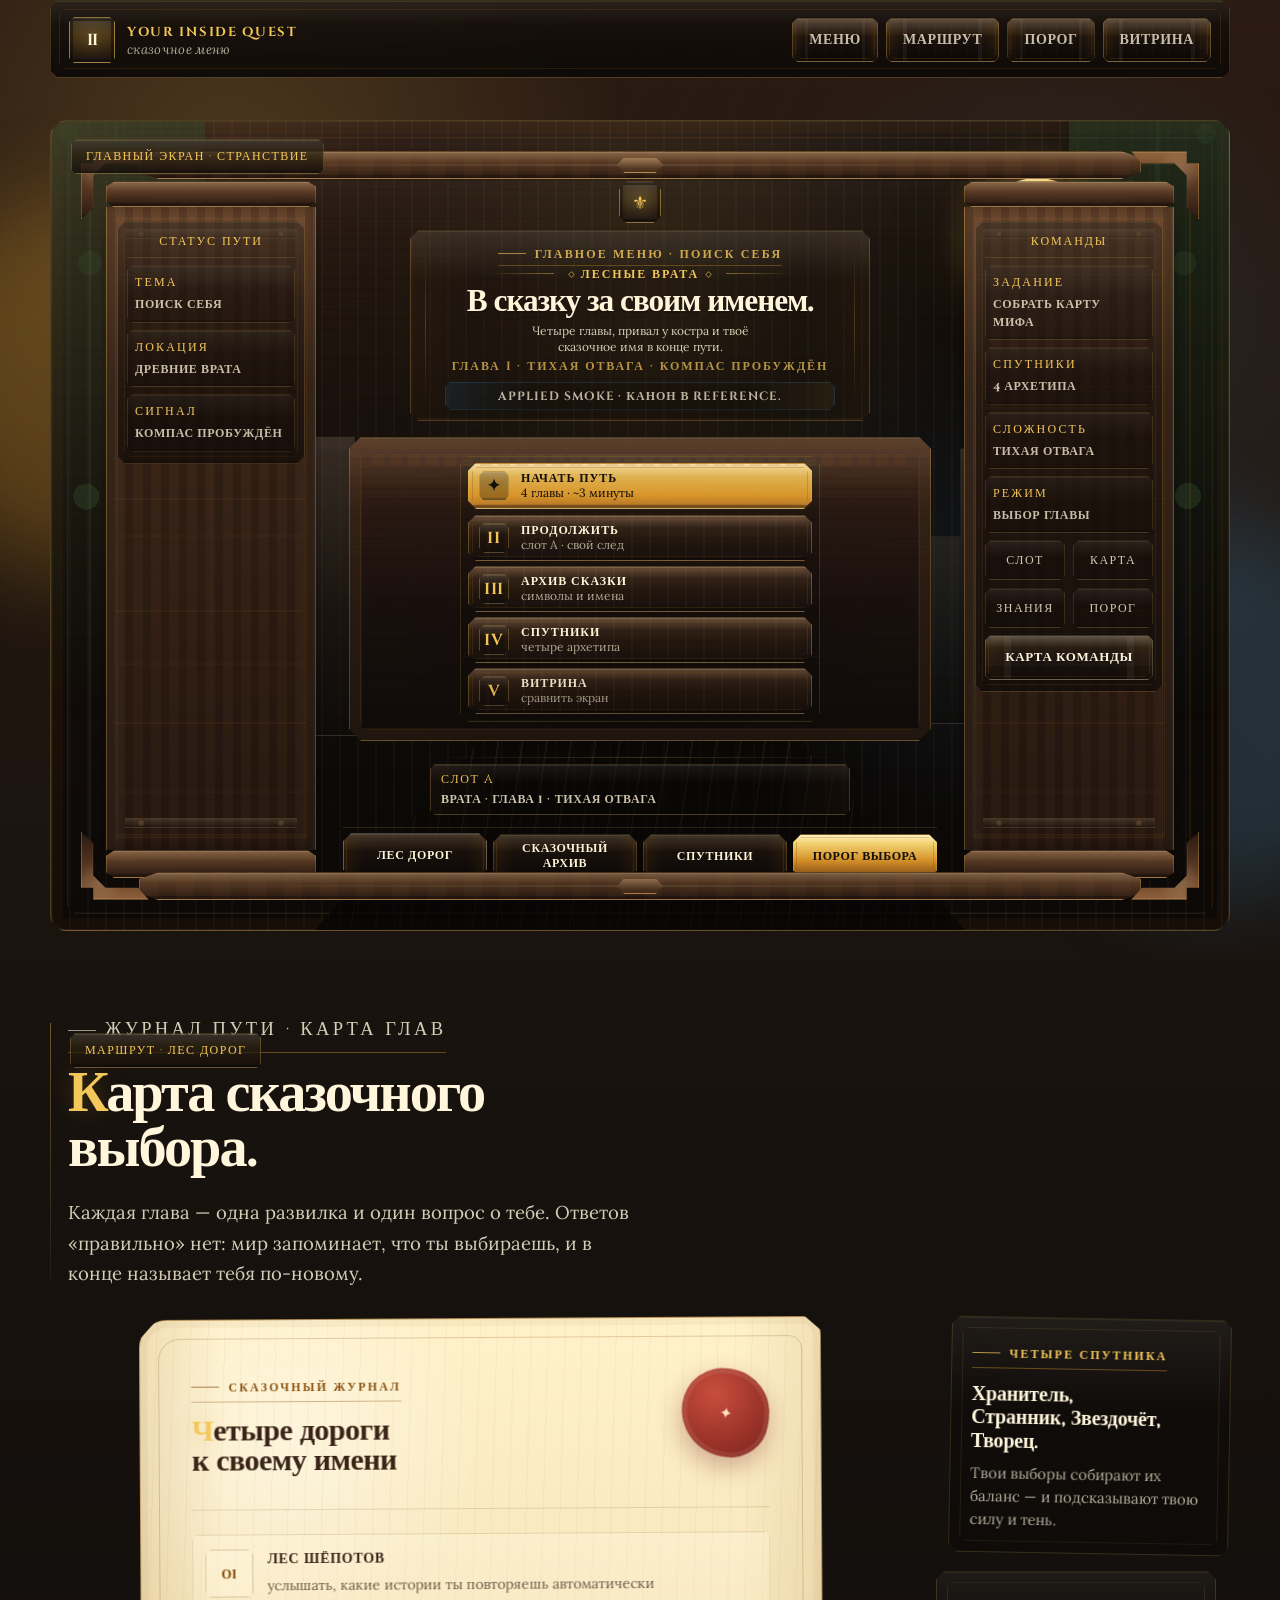
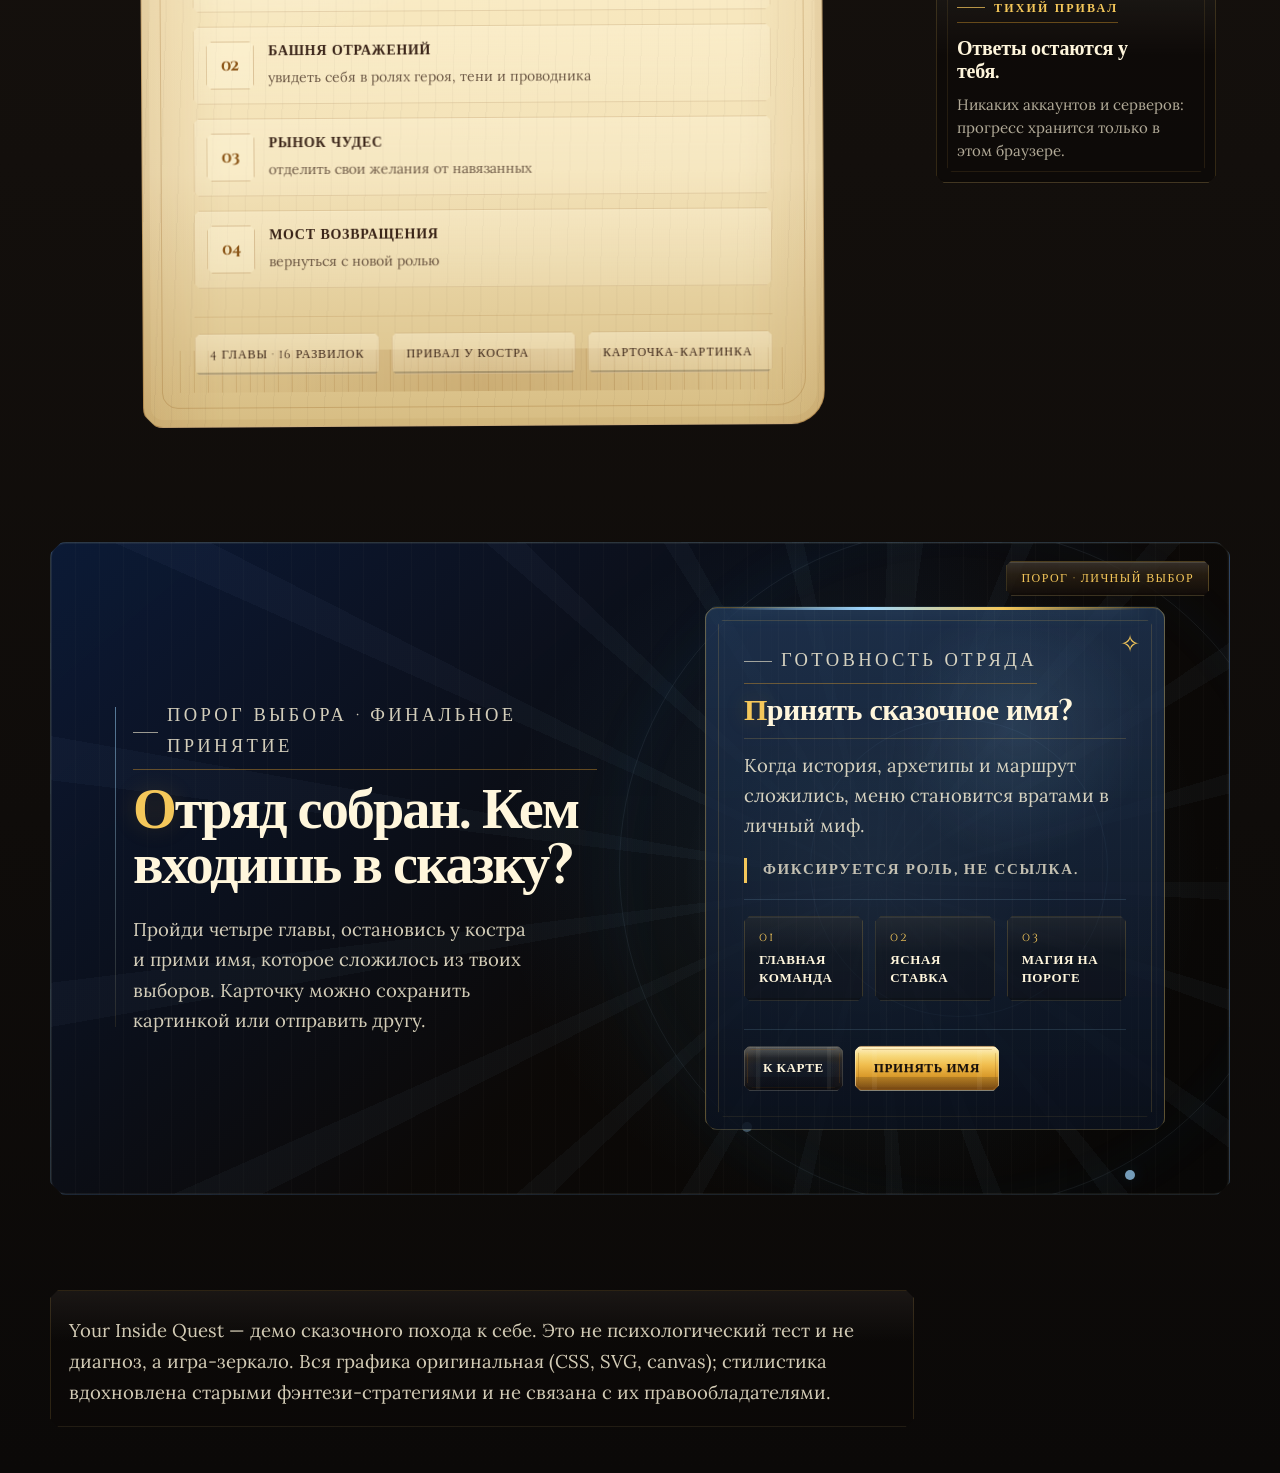
==== commit 4e303ce3: "Accessibility pass: contrast fixes, visible focus on bevelled controls, hide decorative glyphs Co-Au" ====
--- a/fairy-journeys.html
+++ b/fairy-journeys.html
@@ -119,7 +119,7 @@
                   </div>
                   <h1 id="fairy-menu-title" tabindex="-1">В сказку за своим именем.</h1>
                   <p class="lead">
-                    Короткий поход из четырёх глав: выбирай тропы, отдохни у костра и унеси с собой своё сказочное имя.
+                    Четыре главы, привал у костра и твоё сказочное имя в конце пути.
                   </p>
                   <p class="plaque-inscription">глава I · тихая отвага · компас пробуждён</p>
                   <p class="applied-boundary-strip">
@@ -133,35 +133,35 @@
                 <div class="menu-plate-body">
                   <div class="game-menu-stack command-slab" role="navigation" aria-label="Главные игровые команды">
                     <a class="game-menu-button primary" href="#journey" data-journey="start">
-                      <span class="game-menu-glyph">✦</span>
+                      <span class="game-menu-glyph" aria-hidden="true">✦</span>
                       <span>
                         <strong>Начать путь</strong>
                         <small>4 главы · ~3 минуты</small>
                       </span>
                     </a>
                     <a class="game-menu-button" href="#journey" data-journey="resume">
-                      <span class="game-menu-glyph">II</span>
+                      <span class="game-menu-glyph" aria-hidden="true">II</span>
                       <span>
                         <strong>Продолжить</strong>
                         <small>слот A · свой след</small>
                       </span>
                     </a>
                     <a class="game-menu-button" href="#story-dossier">
-                      <span class="game-menu-glyph">III</span>
+                      <span class="game-menu-glyph" aria-hidden="true">III</span>
                       <span>
                         <strong>Архив сказки</strong>
                         <small>символы и имена</small>
                       </span>
                     </a>
                     <a class="game-menu-button" href="#command-rail">
-                      <span class="game-menu-glyph">IV</span>
+                      <span class="game-menu-glyph" aria-hidden="true">IV</span>
                       <span>
                         <strong>Спутники</strong>
                         <small>четыре архетипа</small>
                       </span>
                     </a>
                     <a class="game-menu-button utility" href="./fairy-journeys.html">
-                      <span class="game-menu-glyph">V</span>
+                      <span class="game-menu-glyph" aria-hidden="true">V</span>
                       <span>
                         <strong>Витрина</strong>
                         <small>сравнить экран</small>
@@ -179,22 +179,22 @@
 
                 <div class="menu-plaques menu-route-index" role="navigation" aria-label="Основные разделы путешествия">
                   <a class="menu-plaque active" href="#trail-log">
-                    <span class="plaque-index">I</span>
+                    <span class="plaque-index" aria-hidden="true">I</span>
                     <strong>Лес дорог</strong>
                     <small>первый след</small>
                   </a>
                   <a class="menu-plaque" href="#story-dossier">
-                    <span class="plaque-index">II</span>
+                    <span class="plaque-index" aria-hidden="true">II</span>
                     <strong>Сказочный архив</strong>
                     <small>символы и имена</small>
                   </a>
                   <a class="menu-plaque" href="#command-rail">
-                    <span class="plaque-index">III</span>
+                    <span class="plaque-index" aria-hidden="true">III</span>
                     <strong>Спутники</strong>
                     <small>4 архетипа</small>
                   </a>
                   <a class="menu-plaque ceremonial" href="#final-threshold">
-                    <span class="plaque-index">IV</span>
+                    <span class="plaque-index" aria-hidden="true">IV</span>
                     <strong>Порог выбора</strong>
                     <small>переход</small>
                   </a>
--- a/css/fairy-journeys.css
+++ b/css/fairy-journeys.css
@@ -409,7 +409,7 @@
 
 .game-menu-button.primary {
   background:
-    linear-gradient(180deg, #fff0c2 0%, #f4d37c 18%, rgb(var(--gold-500)) 54%, rgb(var(--gold-700)) 100%),
+    linear-gradient(180deg, #fff0c2 0%, #f4d37c 18%, rgb(var(--gold-500)) 62%, #b97a22 100%),
     linear-gradient(90deg, rgb(var(--parchment-50) / 0.22), transparent 18%, transparent 82%, rgb(var(--gold-700) / 0.18));
 }
 
@@ -1437,7 +1437,7 @@
 
 .homm2-main-menu-stage .game-menu-button.primary {
   background:
-    linear-gradient(180deg, #f4dca4 0%, #d4a84b 22%, rgb(var(--gold-700)) 70%, #6f4b23 100%),
+    linear-gradient(180deg, #f4dca4 0%, #e0b453 30%, rgb(var(--gold-500)) 72%, #b4782a 100%),
     linear-gradient(90deg, rgb(var(--parchment-50) / 0.16), transparent 18%, transparent 82%, rgb(var(--gold-700) / 0.16));
 }
 
--- a/css/journey.css
+++ b/css/journey.css
@@ -0,0 +1,443 @@
+/* Playable journey dialog, result card and demo-level a11y helpers.
+   Page-local layer for YourInsideQuest; reuses tokens + .btn/.parchment-object. */
+
+.visually-hidden {
+  position: absolute !important;
+  width: 1px; height: 1px;
+  margin: -1px; padding: 0;
+  overflow: hidden;
+  clip: rect(0 0 0 0);
+  white-space: nowrap;
+  border: 0;
+}
+
+/* Skip link */
+.skip-link {
+  position: fixed;
+  left: 12px;
+  top: 10px;
+  z-index: 1000;
+  padding: 10px 16px;
+  font-family: var(--font-display);
+  font-weight: 700;
+  font-size: 14px;
+  color: var(--ink-on-gold);
+  background: rgb(var(--gold-300));
+  border: 2px solid rgb(var(--ink-900));
+  transform: translateY(-160%);
+  transition: transform var(--duration-base) var(--ease-out);
+}
+.skip-link:focus { transform: none; }
+
+/* clip-path on bevelled controls clips the global outline ring;
+   draw the focus ring inside the shape instead. */
+.btn:focus-visible,
+.game-menu-button:focus-visible,
+.menu-plaque:focus-visible,
+.mini-command:focus-visible,
+.journey-choice:focus-visible {
+  outline: none;
+  box-shadow:
+    inset 0 0 0 3px var(--ring-focus),
+    inset 0 0 0 6px rgb(var(--ink-950) / 0.7),
+    0 0 0 4px var(--ring-focus-halo);
+}
+
+html.journey-open { overflow: hidden; }
+
+/* Contrast: gold labels on parchment need the deep gold tone (≥4.5:1). */
+.parchment-object .archive-label { color: rgb(var(--gold-700)); border-color: rgb(var(--gold-700) / 0.4); }
+
+/* ---------------------------------------------------------------- dialog */
+.journey-dialog {
+  width: min(720px, calc(100vw - 20px));
+  max-height: calc(100dvh - 20px);
+  margin: auto;
+  padding: 0;
+  color: var(--ink-on-night);
+  background: transparent;
+  border: 0;
+  overflow: visible;
+}
+.journey-dialog::backdrop {
+  background:
+    radial-gradient(circle at 50% 30%, rgb(var(--mana-400) / 0.16), transparent 32rem),
+    rgb(var(--ink-950) / 0.82);
+  backdrop-filter: blur(3px);
+}
+.journey-dialog[open] { animation: journey-rise var(--duration-ceremonial) var(--ease-out); }
+@keyframes journey-rise {
+  from { opacity: 0; transform: translateY(18px) scale(0.98); }
+  to   { opacity: 1; transform: none; }
+}
+
+.journey-frame {
+  position: relative;
+  max-height: calc(100dvh - 20px);
+  overflow-y: auto;
+  overscroll-behavior: contain;
+  padding: 18px clamp(16px, 4vw, 34px) 26px;
+  background:
+    repeating-linear-gradient(90deg, rgb(var(--gold-300) / 0.035) 0 2px, transparent 2px 22px),
+    linear-gradient(180deg, #3a2418 0%, #22160f 38%, #140e0a 100%);
+  border: 3px solid rgb(var(--gold-700));
+  box-shadow:
+    inset 0 0 0 2px rgb(var(--ink-950)),
+    inset 0 0 0 4px rgb(var(--gold-300) / 0.55),
+    inset 0 0 40px rgb(var(--ink-950) / 0.7),
+    var(--shadow-ceremonial);
+  scrollbar-color: rgb(var(--gold-700)) transparent;
+}
+
+.journey-corner {
+  position: absolute;
+  width: 22px; height: 22px;
+  background:
+    linear-gradient(rgb(var(--gold-300)), rgb(var(--gold-300))) center / 8px 8px no-repeat,
+    rgb(var(--ink-700));
+  border: 3px solid rgb(var(--gold-500));
+  pointer-events: none;
+}
+.jc-tl { left: 4px; top: 4px; }
+.jc-tr { right: 4px; top: 4px; }
+.jc-bl { left: 4px; bottom: 4px; }
+.jc-br { right: 4px; bottom: 4px; }
+
+.journey-top {
+  display: flex;
+  justify-content: space-between;
+  align-items: center;
+  gap: 12px;
+  margin: 6px 14px 14px;
+}
+.journey-plaque {
+  font-family: var(--font-display);
+  font-size: 13px;
+  font-weight: 700;
+  letter-spacing: var(--tracking-wider);
+  text-transform: uppercase;
+  color: rgb(var(--gold-300));
+  padding: 6px 12px;
+  border: 1px solid rgb(var(--gold-300) / 0.45);
+  background: rgb(var(--ink-950) / 0.5);
+}
+.journey-close {
+  min-width: var(--tap-target-min);
+  min-height: var(--tap-target-min);
+  font-size: 18px;
+  color: var(--ink-on-night);
+  background: rgb(var(--ink-950) / 0.55);
+  border: 1px solid rgb(var(--gold-300) / 0.4);
+  cursor: pointer;
+}
+.journey-close:hover { border-color: rgb(var(--gold-300)); color: rgb(var(--gold-300)); }
+
+/* progress */
+.journey-progress {
+  list-style: none;
+  display: grid;
+  grid-template-columns: repeat(6, minmax(0, 1fr));
+  gap: 4px;
+  margin: 0 0 18px;
+  padding: 0;
+  counter-reset: none;
+}
+.jp-node {
+  display: grid;
+  justify-items: center;
+  gap: 4px;
+  min-width: 0;
+  text-align: center;
+  position: relative;
+}
+.jp-node:not(:last-child)::after {
+  content: "";
+  position: absolute;
+  top: 15px;
+  left: calc(50% + 18px);
+  right: calc(-50% + 18px);
+  height: 2px;
+  background: rgb(var(--gold-700) / 0.6);
+}
+.jp-node.is-done:not(:last-child)::after { background: rgb(var(--gold-300)); }
+.jp-mark {
+  width: 32px; height: 32px;
+  display: grid; place-items: center;
+  font-family: var(--font-display);
+  font-weight: 700;
+  font-size: 13px;
+  color: var(--ink-on-night-mute);
+  background: rgb(var(--ink-950) / 0.6);
+  border: 2px solid rgb(var(--gold-700));
+  clip-path: var(--shape-bevel-sm);
+  line-height: 1;
+  font-variant-numeric: lining-nums;
+}
+.jp-node.is-done .jp-mark { color: var(--ink-on-gold); background: rgb(var(--gold-500)); border-color: rgb(var(--gold-300)); }
+.jp-node.is-current .jp-mark { color: rgb(var(--gold-300)); border-color: rgb(var(--gold-300)); box-shadow: 0 0 14px rgb(var(--gold-300) / 0.45); }
+.jp-label {
+  font-size: 12px;
+  line-height: 1.2;
+  color: var(--ink-on-night-mute);
+  overflow-wrap: anywhere;
+}
+.jp-node.is-current .jp-label { color: var(--ink-on-night); }
+
+.journey-body.is-entering { animation: journey-fade var(--duration-ceremonial) var(--ease-out); }
+@keyframes journey-fade { from { opacity: 0; transform: translateY(8px); } to { opacity: 1; transform: none; } }
+
+.journey-vignette {
+  height: clamp(84px, 18vw, 130px);
+  margin: 0 0 16px;
+  overflow: hidden;
+  border: 2px solid rgb(var(--gold-700));
+  box-shadow: inset 0 0 0 1px rgb(var(--gold-300) / 0.3);
+  background: linear-gradient(180deg, #0b1b3a, #1a2a3e 70%, #2d1d14);
+}
+.journey-vignette svg { display: block; width: 100%; height: 100%; }
+
+.journey-eyebrow { margin-bottom: 8px; }
+.journey-heading {
+  margin: 0 0 10px;
+  font-family: var(--font-display);
+  font-size: clamp(26px, 4.4vw, 38px);
+  line-height: 1.08;
+  letter-spacing: -0.01em;
+  color: rgb(var(--gold-300));
+  text-shadow: 0 2px 0 rgb(var(--ink-950) / 0.6);
+}
+.journey-heading:focus,
+.journey-heading:focus-visible { outline: none; box-shadow: none; }
+.journey-prompt {
+  margin: 0 0 16px;
+  font-size: clamp(17px, 2.2vw, 19px);
+  line-height: 1.55;
+  color: var(--ink-on-night-soft);
+  max-width: 56ch;
+}
+
+.journey-choices { display: grid; gap: 10px; }
+.journey-choice {
+  display: grid;
+  grid-template-columns: 34px minmax(0, 1fr);
+  align-items: center;
+  gap: 12px;
+  min-height: 52px;
+  width: 100%;
+  padding: 10px 14px;
+  text-align: left;
+  font: 500 17px/1.35 var(--font-body);
+  color: var(--ink-on-night);
+  background:
+    linear-gradient(180deg, rgb(var(--parchment-50) / 0.1), rgb(var(--ink-950) / 0.25)),
+    rgb(var(--ink-800));
+  border: 1px solid rgb(var(--gold-300) / 0.28);
+  clip-path: var(--shape-bevel-sm);
+  cursor: pointer;
+  transition: background var(--duration-quick) var(--ease-out), border-color var(--duration-quick) var(--ease-out), transform var(--duration-quick) var(--ease-out);
+}
+.journey-choice:hover { border-color: rgb(var(--gold-300) / 0.7); transform: translateX(2px); }
+.journey-key {
+  display: grid; place-items: center;
+  width: 30px; height: 30px;
+  font-family: var(--font-display);
+  font-weight: 700;
+  font-size: 14px;
+  font-variant-numeric: lining-nums;
+  color: rgb(var(--gold-300));
+  border: 1px solid rgb(var(--gold-300) / 0.5);
+  background: rgb(var(--ink-950) / 0.6);
+}
+.journey-choice[aria-pressed="true"] {
+  color: var(--ink-on-gold);
+  background: linear-gradient(180deg, #fff0bf 0%, #f0bd4d 50%, rgb(var(--gold-500)) 100%);
+  border-color: rgb(var(--parchment-50) / 0.6);
+}
+.journey-choice[aria-pressed="true"] .journey-key {
+  color: rgb(var(--gold-300));
+  background: rgb(var(--ink-900));
+}
+
+.journey-echo {
+  min-height: 1.5em;
+  margin: 14px 0 0;
+  padding-left: 14px;
+  border-left: 3px solid rgb(var(--mana-400) / 0.7);
+  font-style: italic;
+  font-size: 16px;
+  line-height: 1.5;
+  color: rgb(var(--mana-200));
+  opacity: 0;
+  transition: opacity var(--duration-base) var(--ease-out);
+}
+.journey-echo.is-visible { opacity: 1; }
+.journey-hint { margin: 10px 0 0; font-size: 13px; color: var(--ink-on-night-mute); }
+@media (hover: none) { .journey-hint { display: none; } }
+
+.journey-actions {
+  display: flex;
+  flex-wrap: wrap;
+  justify-content: space-between;
+  gap: 10px;
+  margin-top: 20px;
+}
+.journey-actions .btn { flex: 1 1 140px; }
+.journey-actions-result .btn-ceremonial { flex-basis: 100%; }
+
+.journey-label {
+  display: block;
+  margin-bottom: 8px;
+  font-family: var(--font-display);
+  font-size: 13px;
+  font-weight: 700;
+  letter-spacing: var(--tracking-wide);
+  color: rgb(var(--gold-300));
+}
+.journey-note {
+  width: 100%;
+  min-height: 96px;
+  padding: 12px 14px;
+  font: 500 17px/1.5 var(--font-body);
+  color: var(--ink-on-parchment);
+  background: linear-gradient(180deg, #fff6dc, rgb(var(--parchment-100)));
+  border: 2px solid rgb(var(--gold-700));
+  resize: vertical;
+}
+.journey-note::placeholder { color: rgb(var(--ink-700) / 0.62); }
+.journey-note:focus-visible { outline: 3px solid var(--ring-focus); outline-offset: 2px; }
+.journey-note-meta {
+  display: flex;
+  justify-content: space-between;
+  gap: 12px;
+  margin-top: 6px;
+  font-size: 13px;
+  color: var(--ink-on-night-mute);
+}
+
+/* ----------------------------------------------------------- result card */
+.result-card.parchment-object {
+  min-height: 0;
+  max-width: none;
+  padding: clamp(24px, 5vw, 40px) clamp(20px, 5vw, 40px) clamp(28px, 5vw, 44px);
+  transform: none;
+  text-align: center;
+}
+.result-card.parchment-object::after { display: none; }
+.result-crest {
+  width: 78px; height: 78px;
+  margin: 0 auto 10px;
+  display: grid; place-items: center;
+  font-size: 36px;
+  color: rgb(var(--gold-300));
+  background: radial-gradient(circle at 40% 35%, rgb(var(--ink-700)), rgb(var(--ink-900)));
+  border: 5px solid rgb(var(--gold-500));
+  border-radius: 50%;
+  box-shadow: 0 0 0 2px rgb(var(--gold-700)), 0 8px 18px rgb(var(--ink-950) / 0.3);
+}
+.result-card .archive-label { margin-inline: auto; }
+.result-name {
+  margin: 0 0 12px;
+  font-family: var(--font-display);
+  font-size: clamp(28px, 5.6vw, 44px);
+  line-height: 1.05;
+  color: rgb(var(--ink-800));
+  text-wrap: balance;
+}
+.result-name:focus,
+.result-name:focus-visible { outline: none; box-shadow: none; }
+.result-name::first-letter { color: inherit; }
+.result-card .archive-label { color: rgb(var(--gold-700)); }
+.result-line {
+  margin: 0 auto 18px;
+  max-width: 44ch;
+  font-style: italic;
+  font-size: 18px;
+  line-height: 1.5;
+  color: rgb(var(--ink-700));
+}
+.result-facts {
+  display: grid;
+  gap: 8px;
+  margin: 0 0 16px;
+  text-align: left;
+}
+.result-facts > div {
+  display: grid;
+  grid-template-columns: 96px minmax(0, 1fr);
+  gap: 12px;
+  padding: 8px 0;
+  border-top: 1px solid rgb(var(--gold-700) / 0.25);
+}
+.result-facts dt {
+  font-family: var(--font-display);
+  font-weight: 700;
+  font-size: 13px;
+  letter-spacing: var(--tracking-wide);
+  text-transform: uppercase;
+  color: rgb(var(--gold-700));
+  padding-top: 2px;
+}
+.result-facts dd { margin: 0; font-size: 16px; line-height: 1.45; color: rgb(var(--ink-800)); }
+.result-note {
+  margin: 0 0 16px;
+  padding: 10px 14px;
+  font-style: italic;
+  font-size: 18px;
+  color: rgb(var(--crimson-800));
+  border-block: 1px dashed rgb(var(--crimson-800) / 0.4);
+}
+.result-bars { list-style: none; margin: 0 0 16px; padding: 0; display: grid; gap: 8px; }
+.result-bars li {
+  display: grid;
+  grid-template-columns: 96px minmax(0, 1fr) auto;
+  align-items: center;
+  gap: 10px;
+  text-align: left;
+  font-size: 14px;
+  color: rgb(var(--ink-800));
+}
+.rb-name { font-family: var(--font-display); font-weight: 700; font-size: 13px; }
+.rb-track { height: 12px; background: rgb(var(--ink-700) / 0.14); border: 1px solid rgb(var(--gold-700) / 0.6); }
+.rb-fill {
+  display: block;
+  height: 100%;
+  width: calc(var(--fill) * 100%);
+  background: linear-gradient(180deg, #f7d97c, rgb(var(--gold-500)));
+  transform-origin: left;
+  animation: rb-grow 900ms var(--ease-out) both;
+}
+@keyframes rb-grow { from { transform: scaleX(0); } }
+.rb-val { font-variant-numeric: lining-nums; font-size: 13px; color: rgb(var(--ink-700)); }
+.result-quest {
+  padding: 12px 14px;
+  text-align: left;
+  font-size: 16px;
+  line-height: 1.5;
+  color: rgb(var(--ink-800));
+  background: rgb(var(--gold-300) / 0.22);
+  border: 1px solid rgb(var(--gold-700) / 0.45);
+}
+.journey-share-status { min-height: 1.4em; margin: 12px 0 0; font-size: 14px; color: rgb(var(--mana-200)); text-align: center; }
+
+@media (max-width: 560px) {
+  .journey-frame { padding: 14px 12px 20px; }
+  .journey-top { margin: 4px 8px 10px; }
+  .jp-label { font-size: 0; }
+  .jp-node.is-current .jp-label { font-size: 12px; position: absolute; top: 38px; left: 50%; transform: translateX(-50%); width: max-content; max-width: 34vw; }
+  .journey-progress { margin-bottom: 30px; }
+  .result-facts > div,
+  .result-bars li { grid-template-columns: 82px minmax(0, 1fr); }
+  .result-bars .rb-val { display: none; }
+}
+
+@media (prefers-reduced-motion: reduce) {
+  .journey-dialog[open],
+  .journey-body.is-entering,
+  .rb-fill { animation: none; }
+}
+
+/* High-contrast / forced colors: keep the frame and pressed state legible. */
+@media (forced-colors: active) {
+  .journey-choice[aria-pressed="true"] { outline: 3px solid Highlight; }
+  .jp-mark { border-color: CanvasText; }
+}
